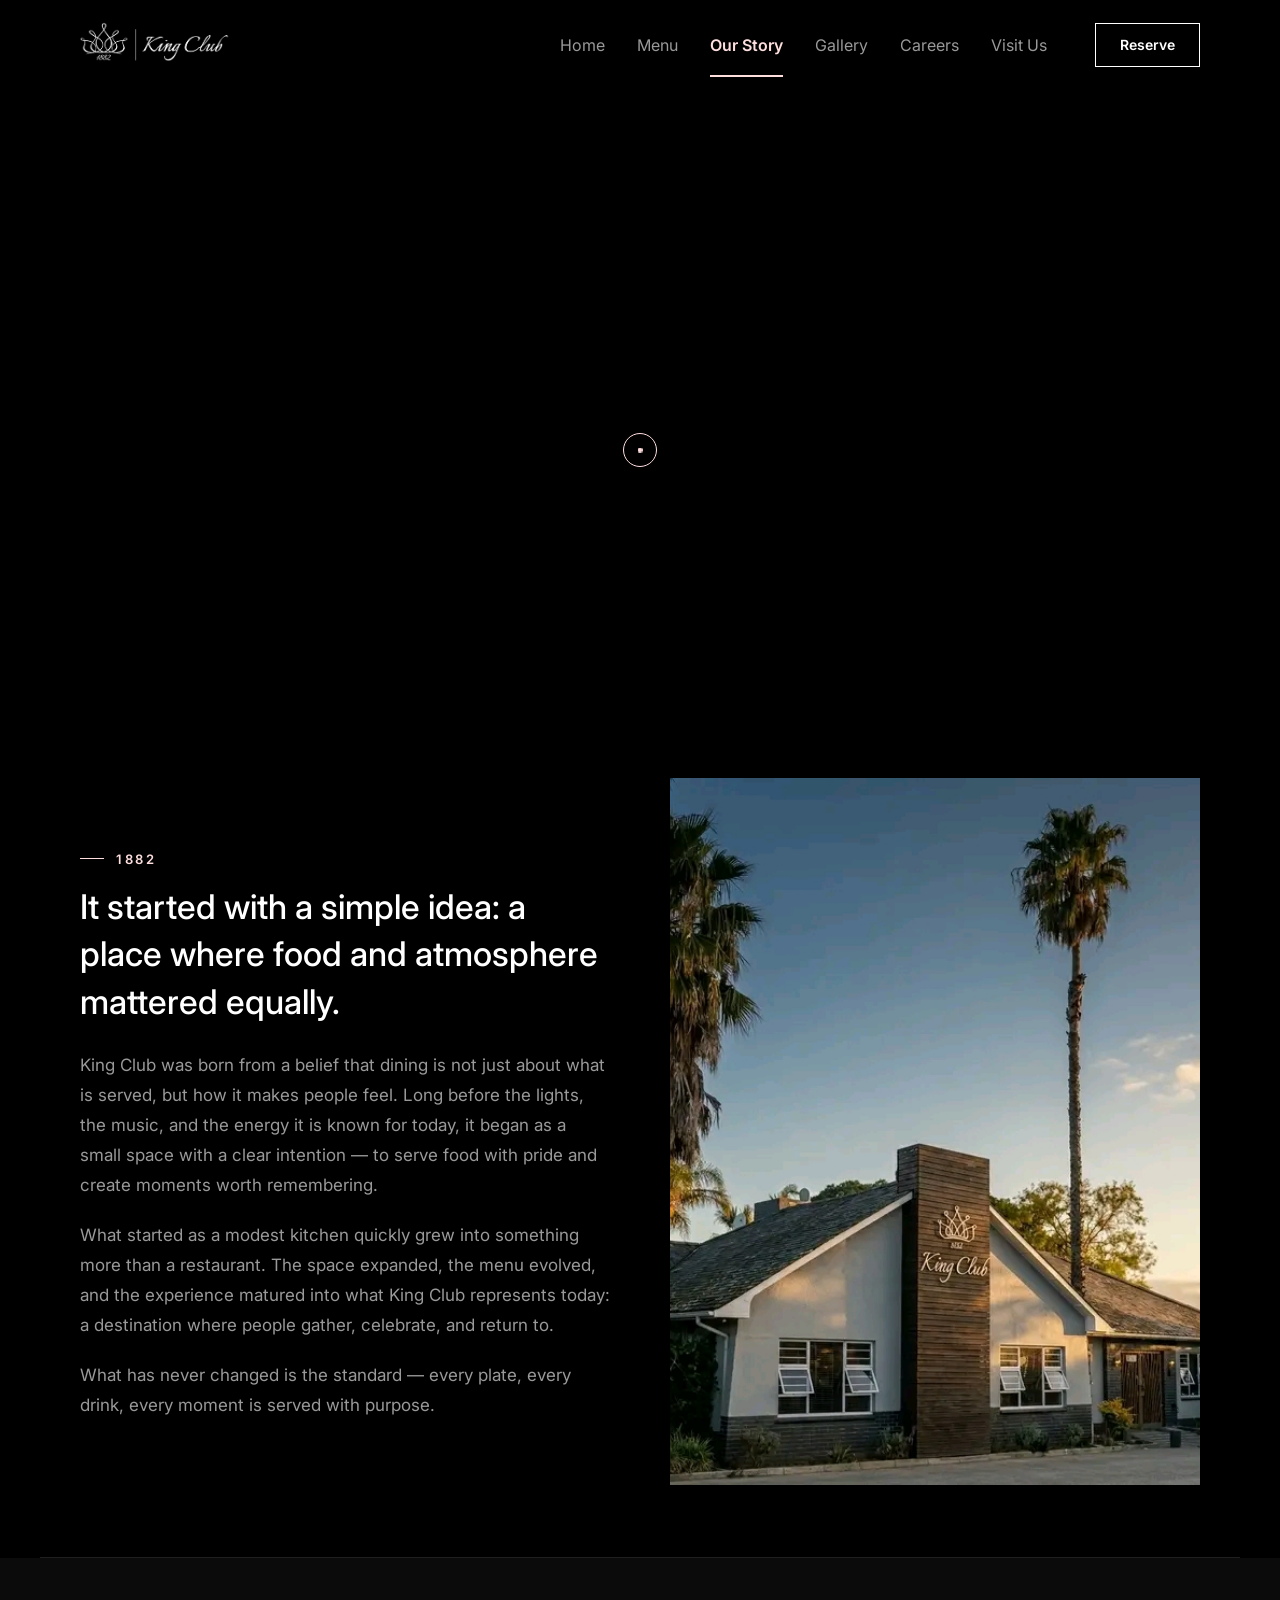
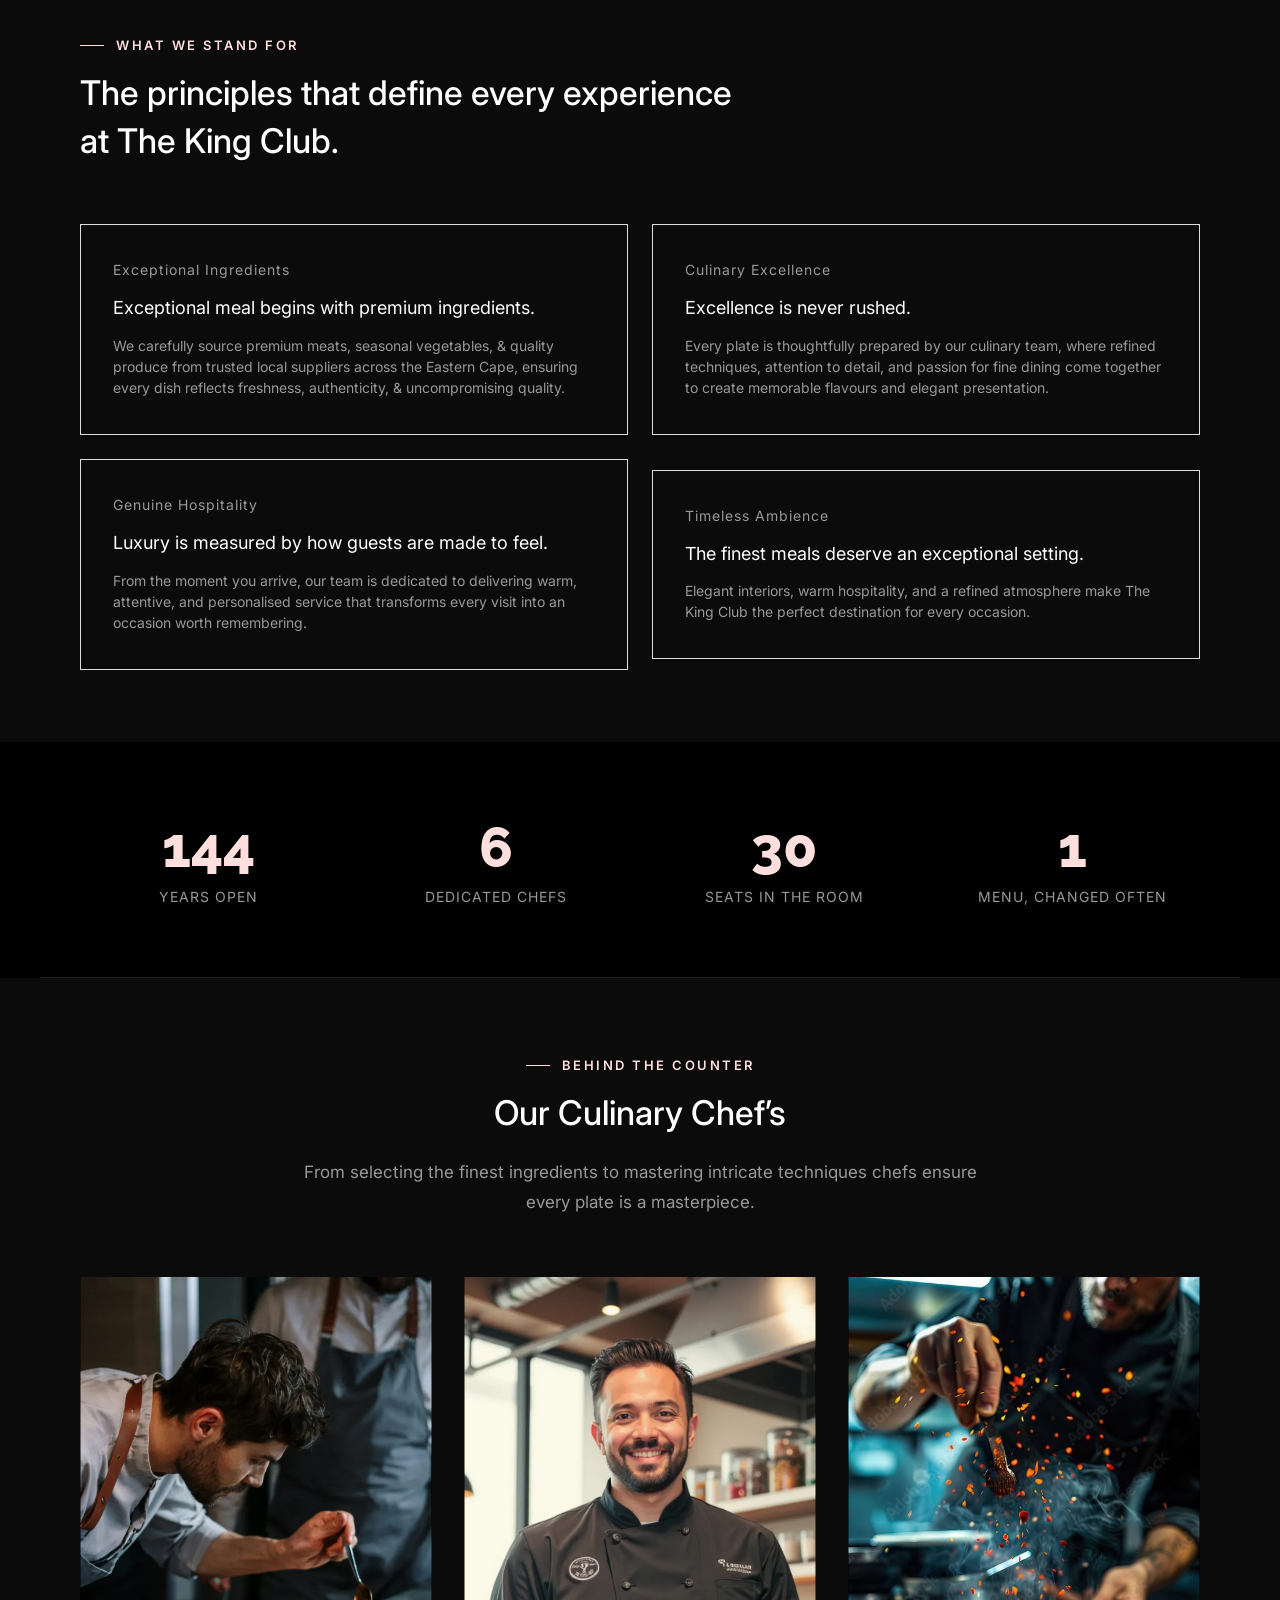
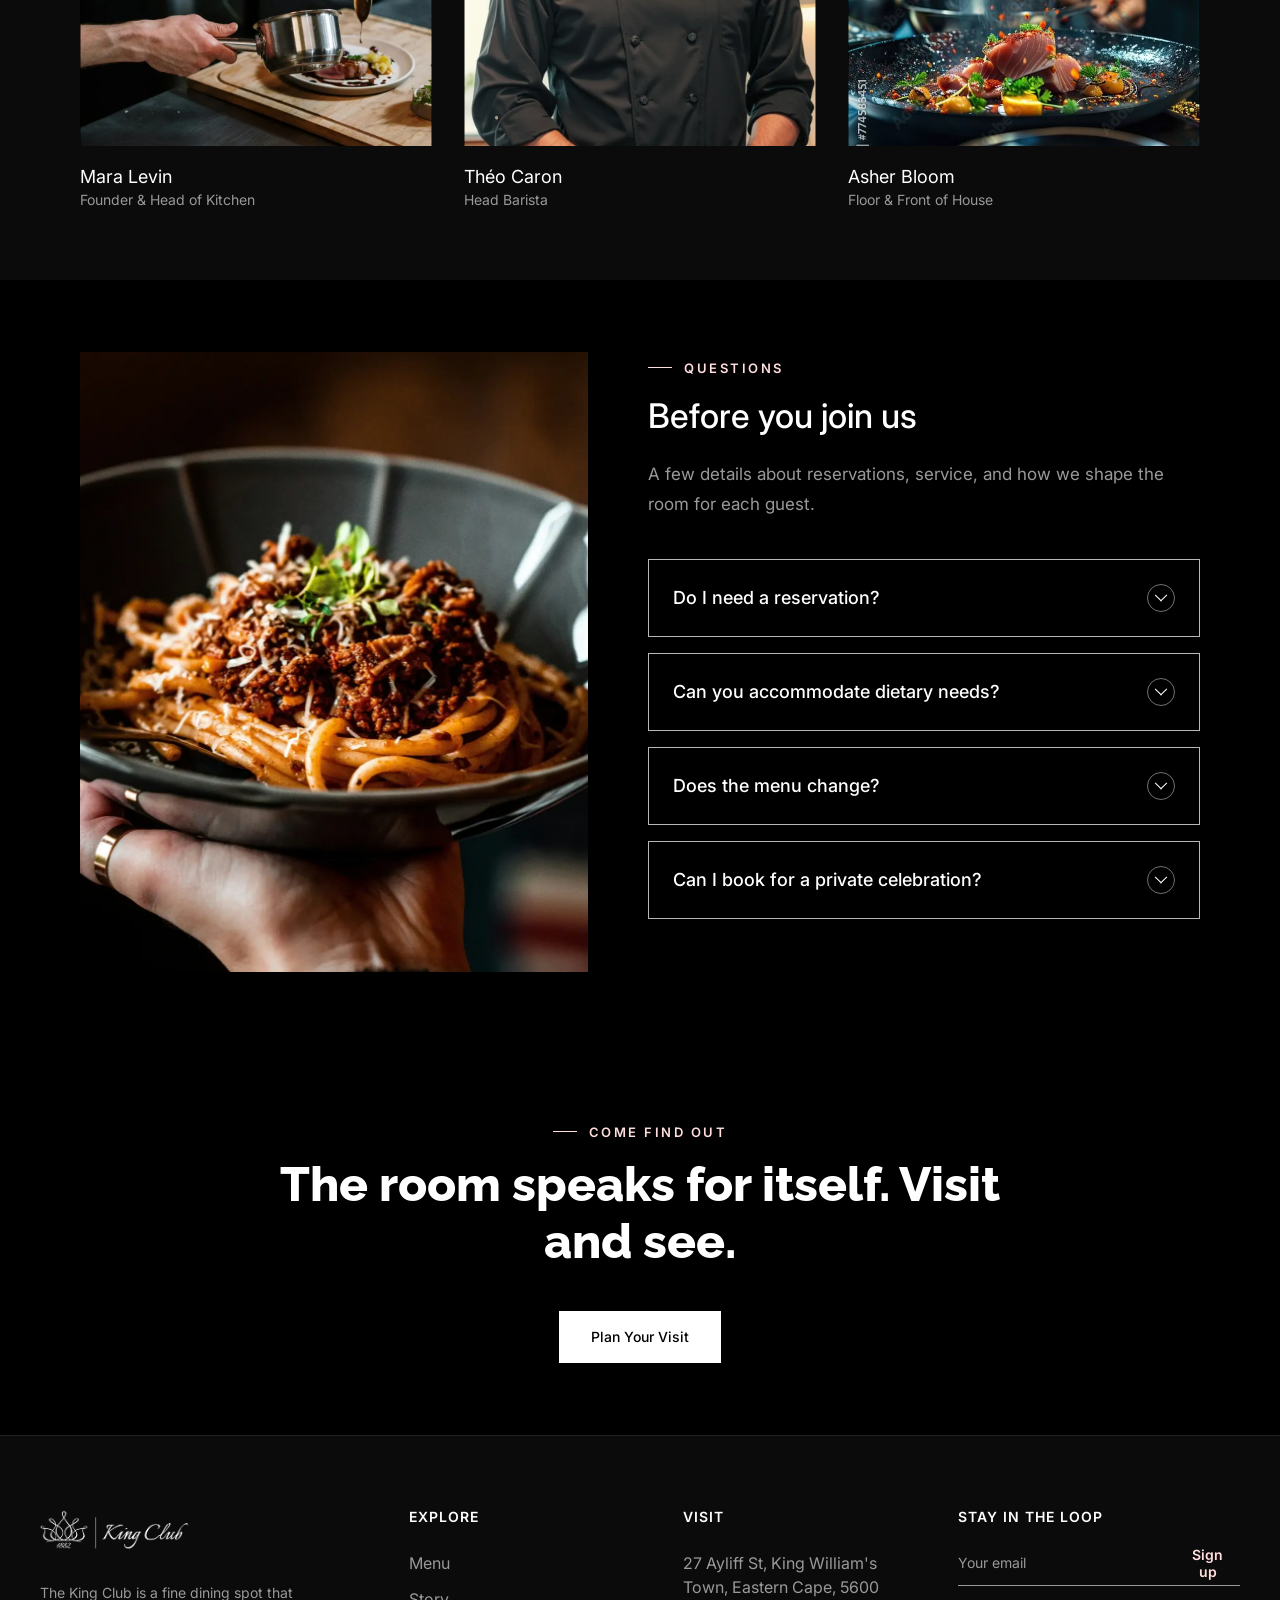
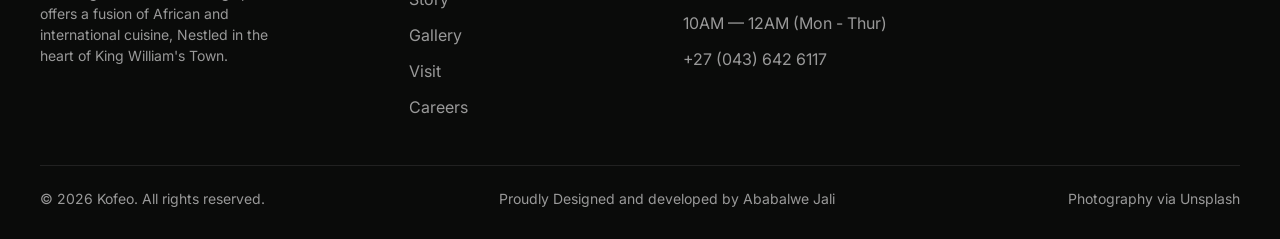
==== HTML/about.html @ 7d9b90e8 "Initial upload of King Club website" ====
<!DOCTYPE html>
<html lang="en">
<head>
<meta charset="UTF-8">
<meta name="viewport" content="width=device-width, initial-scale=1.0">
<title>Our Story — The King Club</title>
<meta name="description" content="How KOFEO started, what we believe about sourcing and craft, and the people behind the counter.">
<link rel="preconnect" href="https://fonts.googleapis.com">
<link rel="preconnect" href="https://fonts.gstatic.com" crossorigin>
<link href="https://fonts.googleapis.com/css2?family=Raleway:wght@600;700;800&family=Inter:wght@400;500;600&display=swap" rel="stylesheet">
<link rel="stylesheet" href="../CSS/style.css">
</head>
<body>

<div class="curtain"><img src="../assets/images/King-logo.png" alt="Company Logo" class="curtain__logo"></div>

<header class="site-header">
  <div class="site-header__inner">
    <a href="index.html" class="brand">
      <img src="../assets/images/King-logo.png" alt="Company Logo" class="brand__logo">
    </a>
    <nav class="main-nav">
      <ul class="main-nav__list">
        <li><a href="index.html" class="nav-link">Home</a></li>
        <li><a href="menu.html" class="nav-link">Menu</a></li>
        <li><a href="about.html" class="nav-link is-active">Our Story</a></li>
        <li><a href="gallery.html" class="nav-link">Gallery</a></li>
        <li><a href="careers.html" class="nav-link">Careers</a></li>
        <li><a href="contact.html" class="nav-link">Visit Us</a></li>
      </ul>
      <a href="contact.html#reserve" class="btn btn-menu">Reserve</a>
    </nav>
    <button class="nav-toggle" aria-label="Toggle navigation"><span></span><span></span><span></span></button>
  </div>
</header>

<main>

  <section class="hero hero--page">
    <div class="hero__bg">
      <img src="https://images.unsplash.com/photo-1517248135467-4c7edcad34c4?auto=format&fit=crop&w=1800&q=70" alt="Interior of a quiet coffee house">
    </div>
    <div class="hero__scrim"></div>
    <div class="hero__content">
      <p class="eyebrow reveal">Our Story</p>
      <h1 class="h-display hero__title h-display--sub reveal">The story behind<br>The King Club<br>legacy</h1>
      <p class="body-text hero__sub reveal">From the moment you walk in, you feel it. The music. The mood. The movement. The King Club brings people together - not just to eat, but to connect, celebrate, and belong. That's what make us unique.</p>
    </div>
  </section>

  <!-- ORIGIN -->
  <section class="section">
    <div class="container grid-2">
      <div class="reveal">
        <p class="eyebrow">1882</p>
        <h2 class="h2 section-head__title">It started with a simple idea: a place where food and atmosphere mattered equally.</h2>
        <p class="body-text" style="margin-top:24px;">King Club was born from a belief that dining is not just about what is served, but how it makes people feel. Long before the lights, the music, and the energy it is known for today, it began as a small space with a clear intention — to serve food with pride and create moments worth remembering.</p>
        <p class="body-text" style="margin-top:20px;">What started as a modest kitchen quickly grew into something more than a restaurant. The space expanded, the menu evolved, and the experience matured into what King Club represents today: a destination where people gather, celebrate, and return to.</p>
        <p class="body-text" style="margin-top:20px;">What has never changed is the standard — every plate, every drink, every moment is served with purpose.</p>
      </div>
      <div class="img-reveal img-ratio-portrait">
        <img src="../assets/images/1782492752927.jpg" alt="A flat lay of coffee preparation tools on a table">
      </div>
    </div>
  </section>

  <hr class="divider" style="max-width:1200px;margin:0 auto;">

  <!-- VALUES -->
  <section class="section section--alt">
    <div class="container">
      <div class="section-head reveal">
        <p class="eyebrow">What We Stand For</p>
        <h2 class="h2 section-head__title">The principles that define every experience at The King Club.</h2>
      </div>
      <div class="grid-2" style="gap:24px;">
        <div class="card-feature reveal">
          <p class="card-feature__index">Exceptional Ingredients</p>
          <h3 class="h4" style="margin-top:16px;">Exceptional meal begins with premium ingredients.</h3>
          <p class="label-text" style="margin-top:12px;">We carefully source premium meats, seasonal vegetables, & quality produce from trusted local suppliers across the Eastern Cape, ensuring every dish reflects freshness, authenticity, & uncompromising quality.</p>
        </div>
        <div class="card-feature reveal">
          <p class="card-feature__index">Culinary Excellence</p>
          <h3 class="h4" style="margin-top:16px;">Excellence is never rushed.</h3>
          <p class="label-text" style="margin-top:12px;">Every plate is thoughtfully prepared by our culinary team, where refined techniques, attention to detail, and passion for fine dining come together to create memorable flavours and elegant presentation.</p>
        </div>
        <div class="card-feature reveal">
          <p class="card-feature__index">Genuine Hospitality</p>
          <h3 class="h4" style="margin-top:16px;">Luxury is measured by how guests are made to feel.</h3>
          <p class="label-text" style="margin-top:12px;">From the moment you arrive, our team is dedicated to delivering warm, attentive, and personalised service that transforms every visit into an occasion worth remembering.</p>
        </div>
        <div class="card-feature reveal">
          <p class="card-feature__index">Timeless Ambience</p>
          <h3 class="h4" style="margin-top:16px;">The finest meals deserve an exceptional setting.</h3>
          <p class="label-text" style="margin-top:12px;">Elegant interiors, warm hospitality, and a refined atmosphere make The King Club the perfect destination for every occasion.</p>
        </div>
      </div>
    </div>
  </section>

  <!-- STATS -->
  <section class="section">
    <div class="container">
      <div class="stat-grid reveal">
        <div>
          <p class="stat-grid__num">144</p>
          <p class="stat-grid__label">Years Open</p>
        </div>
        <div>
          <p class="stat-grid__num">6</p>
          <p class="stat-grid__label">Dedicated Chefs</p>
        </div>
        <div>
          <p class="stat-grid__num">30</p>
          <p class="stat-grid__label">Seats in the Room</p>
        </div>
        <div>
          <p class="stat-grid__num">1</p>
          <p class="stat-grid__label">Menu, Changed Often</p>
        </div>
      </div>
    </div>
  </section>

  <hr class="divider" style="max-width:1200px;margin:0 auto;">

  <!-- TEAM -->
  <section class="section section--alt">
    <div class="container">
      <div class="section-head section-head--center reveal" style="margin-left:auto;margin-right:auto;">
        <p class="eyebrow" style="justify-content:center;">Behind the Counter</p>
        <h2 class="h2 section-head__title">Our Culinary Chef’s</h2>
        <p class="body-text" style="margin-top:20px;">From selecting the finest ingredients to mastering intricate techniques chefs ensure every plate is a masterpiece.</p>
      </div>
      <div class="grid-3">
        <div class="reveal">
          <div class="img-reveal img-ratio-portrait">
            <img src="../assets/images/Chef1.webp" alt="Portrait of a team member">
          </div>
          <p class="team-card__name">Mara Levin</p>
          <p class="team-card__role">Founder &amp; Head of Kitchen</p>
        </div>
        <div class="reveal">
          <div class="img-reveal img-ratio-portrait">
            <img src="../assets/images/Chef3.webp" alt="Portrait of a team member">
          </div>
          <p class="team-card__name">Théo Caron</p>
          <p class="team-card__role">Head Barista</p>
        </div>
        <div class="reveal">
          <div class="img-reveal img-ratio-portrait">
            <img src="../assets/images/Chef2.jpg" alt="Portrait of a team member">
          </div>
          <p class="team-card__name">Asher Bloom</p>
          <p class="team-card__role">Floor &amp; Front of House</p>
        </div>
      </div>
    </div>
  </section>

  <!-- FAQ -->
  <section class="section faq-section reveal-scope">
    <div class="container faq-section__grid">
      <div class="faq-section__media">
        <div class="img-reveal">
          <img src="../assets/images/spagetti.webp" alt="Warm restaurant table setting prepared for evening guests">
        </div>
      </div>
      <div class="faq-section__content">
        <div class="faq-section__head">
          <p class="eyebrow">Questions</p>
          <h2 class="h2 section-head__title">Before you join us</h2>
          <p class="body-text">A few details about reservations, service, and how we shape the room for each guest.</p>
        </div>
        <div class="faq-list">
          <div class="faq-item">
            <button class="faq-item__button" type="button" id="about-faq-q1" aria-expanded="false" aria-controls="about-faq-a1">
              <span>Do I need a reservation?</span>
              <span class="faq-item__arrow" aria-hidden="true"></span>
            </button>
            <div class="faq-item__panel" id="about-faq-a1" role="region" aria-labelledby="about-faq-q1">
              <p>Walk-ins are welcome, but we recommend reserving for evenings and weekends so we can hold the right table for your party.</p>
            </div>
          </div>
          <div class="faq-item">
            <button class="faq-item__button" type="button" id="about-faq-q2" aria-expanded="false" aria-controls="about-faq-a2">
              <span>Can you accommodate dietary needs?</span>
              <span class="faq-item__arrow" aria-hidden="true"></span>
            </button>
            <div class="faq-item__panel" id="about-faq-a2" role="region" aria-labelledby="about-faq-q2">
              <p>Yes. Share allergies or preferences when booking, and our kitchen will guide you through the best options available that day.</p>
            </div>
          </div>
          <div class="faq-item">
            <button class="faq-item__button" type="button" id="about-faq-q3" aria-expanded="false" aria-controls="about-faq-a3">
              <span>Does the menu change?</span>
              <span class="faq-item__arrow" aria-hidden="true"></span>
            </button>
            <div class="faq-item__panel" id="about-faq-a3" role="region" aria-labelledby="about-faq-q3">
              <p>The menu shifts with seasonal produce and daily deliveries, while a few signature plates remain steady for regular guests.</p>
            </div>
          </div>
          <div class="faq-item">
            <button class="faq-item__button" type="button" id="about-faq-q4" aria-expanded="false" aria-controls="about-faq-a4">
              <span>Can I book for a private celebration?</span>
              <span class="faq-item__arrow" aria-hidden="true"></span>
            </button>
            <div class="faq-item__panel" id="about-faq-a4" role="region" aria-labelledby="about-faq-q4">
              <p>For larger groups or private moments, contact us directly and we will shape the seating, timing, and menu around the occasion.</p>
            </div>
          </div>
        </div>
      </div>
    </div>
  </section>

  <section class="section">
    <div class="container">
      <div class="cta-banner reveal">
        <p class="eyebrow" style="justify-content:center;">Come Find Out</p>
        <h2 class="h-display cta-banner__title h-display--cta-sm">The room speaks for itself. Visit and see.</h2>
        <div class="row gap-4" style="justify-content:center;">
          <a href="contact.html" class="btn btn-primary">Plan Your Visit</a>
        </div>
      </div>
    </div>
  </section>

</main>

<footer class="site-footer">
  <div class="footer-grid">
    <div>
      <a href="index.html" class="brand">
        <img src="../assets/images/King-logo.png" alt="Company Logo" class="footer__logo">
      </a>
      <p class="label-text" style="margin-top:20px;max-width:260px;">The King Club is a fine dining spot that offers a fusion of African and international cuisine, Nestled in the heart of King William's Town.</p>
    </div>
    <div>
      <p class="footer-col__title">Explore</p>
      <a href="menu.html" class="footer-link">Menu</a>
      <a href="about.html" class="footer-link">Story</a>
      <a href="gallery.html" class="footer-link">Gallery</a>
      <a href="contact.html" class="footer-link">Visit</a>
      <a href="careers.html" class="footer-link">Careers</a>
    </div>
    <div>
      <p class="footer-col__title">Visit</p>
      <a href="contact.html" class="footer-link">27 Ayliff St, King William's Town, Eastern Cape, 5600</a>
      <a href="contact.html" class="footer-link">10AM — 12AM (Mon - Thur)</a>
      <a href="tel:+10000000000" class="footer-link">+27 (043) 642 6117</a>
    </div>
    <div>
      <p class="footer-col__title">Stay in the loop</p>
      <div class="footer-newsletter">
        <input type="email" placeholder="Your email">
        <button type="button">Sign up</button>
      </div>
    </div>
  </div>
  <div class="footer-bottom">
    <span>© 2026 Kofeo. All rights reserved.</span>
    <span>Proudly Designed and developed by Ababalwe Jali</span>
    <span>Photography via Unsplash</span>
  </div>
</footer>

<script src="../Java/script.js"></script>
</body>
</html>
---- CSS/style.css ----
/* ==========================================================================
   KOFEO — Design tokens
   ========================================================================== */
:root {
  /* color */
  --c-accent: #FFDEDE;
  --c-link: #FFFFFF;
  --c-link-hover: #D9D9D9;
  --c-text-primary: #FFFFFF;
  --c-text-secondary: #999999;
  --c-text-tertiary: #D9D9D9;
  --c-divider: #DDDDDD;
  --c-bg-primary: #000000;
  --c-bg-secondary: #212121;
  --c-bg-dark: #161716;
  --c-bg-darkest: #0A0B0A;

  /* type */
  --f-display: 'Raleway', -apple-system, BlinkMacSystemFont, 'Segoe UI', sans-serif;
  --f-body: 'Inter', -apple-system, BlinkMacSystemFont, 'Segoe UI', Helvetica, Arial, sans-serif;

  /* spacing scale */
  --sp-1: 4px;  --sp-2: 8px;  --sp-3: 12px; --sp-4: 16px;
  --sp-5: 20px; --sp-6: 24px; --sp-7: 32px; --sp-8: 36px;
  --sp-9: 40px; --sp-10: 52px; --sp-11: 60px; --sp-12: 72px;

  --container-max: 1200px;
  --section-pad-x: var(--sp-9);
  --section-pad-y: var(--sp-12);
  --section-gap: var(--sp-11);

  --ease-reveal: cubic-bezier(.16,.84,.44,1);
  --ease-hero: cubic-bezier(.19,1,.22,1);
  --ease-curtain: cubic-bezier(.83,0,.17,1);
  --t-fast: .25s ease;
  --t-base: .9s var(--ease-reveal);
  --t-curtain: 1.05s var(--ease-curtain);
}

@media (max-width: 1199px) {
  :root {
    --section-pad-x: var(--sp-8);
    --section-pad-y: var(--sp-10);
    --section-gap: var(--sp-9);
  }
}

@media (max-width: 767px) {
  :root {
    --section-pad-x: var(--sp-5);
    --section-pad-y: var(--sp-8);
    --section-gap: var(--sp-7);
  }
}

/* ==========================================================================
   Reset
   ========================================================================== */
*, *::before, *::after { box-sizing: border-box; }
html, body { margin: 0; padding: 0; }
img { max-width: 100%; display: block; }
ul, ol { margin: 0; padding: 0; list-style: none; }
button { font: inherit; background: none; border: none; cursor: pointer; }
a { color: inherit; text-decoration: none; }
input, textarea { font: inherit; color: inherit; }
h1, h2, h3, h4, p { margin: 0; }

html {
  scroll-behavior: smooth;
}

body {
  background: var(--c-bg-primary);
  color: var(--c-text-primary);
  font-family: var(--f-body);
  -webkit-font-smoothing: antialiased;
  overflow-x: hidden;
}

/* hide native cursor only when our custom cursor is active */
html.has-custom-cursor, html.has-custom-cursor a, html.has-custom-cursor button {
  cursor: none;
}

::selection { background: var(--c-accent); color: var(--c-bg-primary); }

/* ==========================================================================
   Typography
   ========================================================================== */
.eyebrow {
  font-family: var(--f-body);
  font-size: 13px;
  font-weight: 600;
  letter-spacing: 2.5px;
  text-transform: uppercase;
  color: var(--c-accent);
  display: inline-flex;
  align-items: center;
  gap: var(--sp-3);
}
.eyebrow::before {
  content: '';
  width: 24px;
  height: 1px;
  background: var(--c-accent);
  display: inline-block;
}

.h-display {
  font-family: var(--f-display);
  font-weight: 800;
  font-size: 140px;
  line-height: 154px;
  letter-spacing: 0;
}
.h2 {
  font-family: var(--f-body);
  font-weight: 500;
  font-size: 34px;
  line-height: 47.6px;
}
.h3 {
  font-family: var(--f-body);
  font-weight: 400;
  font-size: 28px;
  line-height: 39.2px;
}
.h4 {
  font-family: var(--f-body);
  font-weight: 400;
  font-size: 18px;
  line-height: 28.6px;
}
.body-text {
  font-family: var(--f-body);
  font-weight: 400;
  font-size: 17px;
  line-height: 30px;
  color: var(--c-text-secondary);
}
.body-text--light { color: var(--c-text-primary); }
.label-text {
  font-family: var(--f-body);
  font-weight: 400;
  font-size: 14px;
  line-height: 21px;
  color: var(--c-text-secondary);
}
.quote-text {
  font-family: var(--f-display);
  font-weight: 600;
  font-size: 40px;
  line-height: 52px;
  letter-spacing: 0;
}

@media (max-width: 1199px) {
  .h-display { font-size: 72px; line-height: 80px; }
  .h2 { font-size: 28px; line-height: 39.2px; }
  .h3 { font-size: 24px; line-height: 33.6px; }
  .h4 { font-size: 20px; line-height: 26px; }
  .body-text { font-size: 18px; line-height: 28px; }
  .quote-text { font-size: 32px; line-height: 42px; }
}

@media (max-width: 767px) {
  .h-display { font-size: 48px; line-height: 56px; }
  .h2 { font-size: 22px; line-height: 30.8px; }
  .h3 { font-size: 20px; line-height: 28px; }
  .h4 { font-size: 18px; line-height: 24px; }
  .body-text { font-size: 16px; line-height: 26px; }
  .quote-text { font-size: 24px; line-height: 34px; }
}

/* ==========================================================================
   Layout primitives
   ========================================================================== */
.container {
  max-width: var(--container-max);
  margin: 0 auto;
  padding-left: var(--section-pad-x);
  padding-right: var(--section-pad-x);
}

.section {
  position: relative;
  padding-top: var(--section-pad-y);
  padding-bottom: var(--section-pad-y);
  background: var(--c-bg-primary);
}
.section--alt { background: var(--c-bg-darkest); }
.section--secondary { background: var(--c-bg-secondary); }

.grid-2 {
  display: grid;
  grid-template-columns: 1fr 1fr;
  gap: var(--sp-11);
  align-items: center;
}
.grid-3 {
  display: grid;
  grid-template-columns: repeat(3, 1fr);
  gap: var(--sp-7);
}
.grid-4 {
  display: grid;
  grid-template-columns: repeat(4, 1fr);
  gap: var(--sp-6);
}
@media (max-width: 1199px) {
  .grid-3 { grid-template-columns: repeat(2, 1fr); }
  .grid-4 { grid-template-columns: repeat(2, 1fr); }
}
@media (max-width: 767px) {
  .grid-2, .grid-3, .grid-4 { grid-template-columns: 1fr; gap: var(--sp-7); }
}

.divider {
  border: none;
  border-top: 1px solid var(--c-divider);
  opacity: .14;
  margin: 0;
}

.stack { display: flex; flex-direction: column; }
.row { display: flex; align-items: center; }
.gap-2 { gap: var(--sp-2); }
.gap-3 { gap: var(--sp-3); }
.gap-4 { gap: var(--sp-4); }
.gap-6 { gap: var(--sp-6); }

/* ==========================================================================
   Buttons
   ========================================================================== */
.btn {
  display: inline-flex;
  align-items: center;
  justify-content: center;
  font-family: var(--f-body);
  font-size: 14px;
  font-weight: 500;
  line-height: 24px;
  padding: 14px 32px;
  border-radius: 0;
  white-space: nowrap;
  transition: background-color var(--t-fast), color var(--t-fast), border-color var(--t-fast);
}
.btn-primary {
  background: #FFFFFF;
  color: #000000;
  border: 0px solid transparent;
}
.btn-primary:hover { background: #D9D9D9; color: #000000; }
.btn-primary:active { background: #999999; color: #FFFFFF; }

.btn-secondary {
  background: #ffffff0d;
  color: #FFFFFF;
  border: 1px solid #fff3;
}
.btn-secondary:hover { background: #FFFFFF; color: #000000; }
.btn-secondary:active { background: #D9D9D9; color: #000000; border-color: #D9D9D9; }

.btn-ghost {
  font-size: 14px;
  font-weight: 400;
  line-height: 21px;
  padding: 12px 20px;
  color: #999999;
  border: 1px solid #999999;
}
.btn-ghost:hover { color: #FFFFFF; border-color: #FFFFFF; }
.btn-ghost:active { background: #212121; color: #FFFFFF; border-color: #FFFFFF; }

.btn-menu {
  font-size: 14px;
  font-weight: 600;
  line-height: 18.2px;
  padding: 12px 24px;
  color: #FFFFFF;
  border: 1px solid #FFFFFF;
}
.btn-menu:hover { background: #FFFFFF; color: #000000; }

@media (max-width: 767px) {
  .btn { padding: 12px 24px; }
}

/* ==========================================================================
   Cards
   ========================================================================== */
.card-dark {
  background: var(--c-bg-secondary);
  border: 1px solid #D9D9D9;
  padding: var(--sp-9);
  transition: background-color var(--t-fast), border-color var(--t-fast);
}
.card-dark:hover { background: var(--c-bg-dark); border-color: var(--c-accent); }

.card-feature {
  background: transparent;
  border: 1px solid var(--c-divider);
  padding: var(--sp-8) var(--sp-7);
}
.card-feature__index {
  font-family: var(--f-body);
  font-size: 14px;
  color: var(--c-text-secondary);
  letter-spacing: 1px;
}

/* ==========================================================================
   Forms
   ========================================================================== */
.form-label {
  display: block;
  font-family: var(--f-body);
  font-size: 14px;
  font-weight: 600;
  color: #FFFFFF;
  margin-bottom: var(--sp-2);
  line-height: 21px;
}
.form-field {
  min-width: 0;
  margin-bottom: var(--sp-6);
}
.input-text, textarea.input-text {
  display: block;
  width: 100%;
  background: rgba(0,0,0,0);
  color: var(--c-text-tertiary);
  font-family: var(--f-body);
  font-size: 14px;
  font-weight: 400;
  padding: 8px 0 10px 0;
  height: 32px;
  border: none;
  border-bottom: 1px solid #999999;
  line-height: 21px;
  transition: border-color var(--t-fast), color var(--t-fast);
}
.input-text[aria-invalid="true"],
.input-text.is-invalid {
  border-bottom-color: #ff9b9b;
}
textarea.input-text { height: 88px; resize: none; padding-top: 8px; }
textarea.input-text--long {
  min-height: 196px;
  height: auto;
  resize: vertical;
}
.input-text::placeholder { color: #999999; }
.input-text:focus { outline: none; border-bottom: 1px solid #FFFFFF; color: #FFFFFF; }

.form-error {
  min-height: 18px;
  margin-top: var(--sp-2);
  color: #ffb3b3;
  font-size: 12px;
  line-height: 18px;
}

.file-upload {
  position: relative;
  display: block;
  width: 100%;
  min-height: 148px;
  padding: var(--sp-6);
  border: 1px dashed rgba(255,255,255,.34);
  background: rgba(255,255,255,.035);
  color: var(--c-text-tertiary);
  transition: border-color var(--t-fast), background-color var(--t-fast), box-shadow var(--t-fast);
}

.file-upload:hover,
.file-upload:focus-within,
.file-upload.is-dragging {
  border-color: var(--c-accent);
  background: rgba(255,222,222,.08);
  box-shadow: inset 0 0 0 1px rgba(255,222,222,.16);
}

.file-upload.is-invalid {
  border-color: #ff9b9b;
}

.file-upload__input {
  position: absolute;
  inset: 0;
  width: 100%;
  height: 100%;
  opacity: 0;
  cursor: pointer;
}

.file-upload__content {
  pointer-events: none;
  display: grid;
  gap: var(--sp-2);
  place-items: center;
  min-height: 96px;
  text-align: center;
}

.file-upload__title {
  color: #FFFFFF;
  font-size: 15px;
  font-weight: 600;
  line-height: 22px;
}

.file-upload__hint,
.file-upload__name {
  color: var(--c-text-secondary);
  font-size: 13px;
  line-height: 20px;
}

.file-upload__name {
  max-width: 100%;
  padding-top: var(--sp-1);
  color: var(--c-accent);
  overflow-wrap: anywhere;
}

.form-grid {
  display: grid;
  grid-template-columns: 1fr 1fr;
  gap: 0 var(--sp-7);
}
@media (max-width: 767px) {
  .form-grid { grid-template-columns: 1fr; }
}

/* ==========================================================================
   Header / Navigation
   ========================================================================== */
.site-header {
  position: fixed;
  top: 0; left: 0; right: 0;
  z-index: 500;
  background: rgba(0,0,0,0.8);
  backdrop-filter: blur(10px);
  -webkit-backdrop-filter: blur(10px);
  transition: background-color var(--t-fast), box-shadow var(--t-fast);
}
.site-header.is-scrolled {
  background: rgba(0,0,0,0.94);
  box-shadow: 0 1px 0 rgba(255,255,255,0.06);
}
.site-header__inner {
  display: flex;
  align-items: center;
  justify-content: space-between;
  padding: 20px var(--section-pad-x);
  max-width: var(--container-max);
  margin: 0 auto;
}
.brand {
  display: inline-flex;
  align-items: center;
  flex: 0 0 auto;
  line-height: 0;
}
.brand__logo,
.footer__logo {
  display: block;
  height: 50px;
  width: auto;
  max-width: 150px;
  object-fit: contain;
  transition: opacity var(--t-fast), transform var(--t-fast);
}
.brand:hover .brand__logo,
.brand:hover .footer__logo {
  opacity: .88;
  transform: translateY(-1px);
}

.main-nav { display: flex; align-items: center; gap: var(--sp-7); }
.main-nav__list { display: flex; align-items: center; gap: 0; }
.nav-link {
  color: #999999;
  font-family: var(--f-body);
  font-size: 16px;
  font-weight: 400;
  padding: 0 16px;
  line-height: 24px;
  position: relative;
  transition: color var(--t-fast);
}
.nav-link::after {
  content: '';
  position: absolute;
  left: 16px; right: 16px; bottom: -22px;
  height: 2px;
  background: var(--c-accent);
  transform: scaleX(0);
  transition: transform var(--t-fast);
}
.nav-link:hover { color: #FFFFFF; }
.nav-link.is-active { color: var(--c-accent); font-weight: 600; }
.nav-link.is-active::after { transform: scaleX(1); }

.nav-toggle {
  display: none;
  width: 40px; height: 40px;
  align-items: center; justify-content: center;
  border: 1px solid #FFFFFF;
  flex-direction: column;
  gap: 5px;
}
.nav-toggle span { width: 18px; height: 1px; background: #fff; display: block; transition: var(--t-fast); }
.nav-toggle.is-open span:nth-child(1) { transform: translateY(6px) rotate(45deg); }
.nav-toggle.is-open span:nth-child(2) { opacity: 0; }
.nav-toggle.is-open span:nth-child(3) { transform: translateY(-6px) rotate(-45deg); }

@media (max-width: 900px) {
  .brand__logo { height: 50px; max-width: 132px; }
  .nav-toggle { display: flex; }
  .main-nav { position: fixed; top: 0; right: 0; height: 100vh; width: min(320px, 80vw);
    background: var(--c-bg-darkest); flex-direction: column; align-items: flex-start;
    padding: 100px var(--sp-7) var(--sp-7); transform: translateX(0);
    clip-path: inset(0 0 0 100%);
    visibility: hidden;
    pointer-events: none;
    transition: clip-path .5s var(--ease-curtain), visibility 0s linear .5s; gap: var(--sp-9);
    border-left: 1px solid var(--c-bg-secondary);
  }
  .main-nav.is-open {
    clip-path: inset(0);
    visibility: visible;
    pointer-events: auto;
    transition: clip-path .5s var(--ease-curtain), visibility 0s;
  }
  .main-nav__list { flex-direction: column; align-items: flex-start; gap: var(--sp-6); }
  .nav-link { padding: 0; font-size: 22px; }
  .nav-link::after { display: none; }
  .main-nav .btn { width: 100%; }
}

/* ==========================================================================
   Footer
   ========================================================================== */
.site-footer {
  background: var(--c-bg-darkest);
  padding: var(--sp-12) var(--section-pad-x) var(--sp-7);
  border-top: 1px solid var(--c-bg-secondary);
}
.footer-grid {
  max-width: var(--container-max);
  margin: 0 auto;
  display: grid;
  grid-template-columns: 1.4fr 1fr 1fr 1.2fr;
  gap: var(--sp-9);
  padding-bottom: var(--sp-9);
}
.footer-grid > * {
  min-width: 0;
}
@media (max-width: 1199px) { .footer-grid { grid-template-columns: 1fr 1fr; } }
@media (max-width: 767px) { .footer-grid { grid-template-columns: 1fr; } }

.footer-col__title {
  font-family: var(--f-body);
  font-size: 14px;
  font-weight: 600;
  color: #FFFFFF;
  letter-spacing: 1px;
  text-transform: uppercase;
  margin-bottom: var(--sp-5);
}
.footer-link {
  display: block;
  color: #999999;
  font-size: 16px;
  line-height: 24px;
  padding: 6px 0;
  transition: color var(--t-fast);
  overflow-wrap: anywhere;
}
.footer-link:hover { color: #FFFFFF; }
.footer-bottom {
  max-width: var(--container-max);
  margin: 0 auto;
  display: flex;
  justify-content: space-between;
  align-items: center;
  flex-wrap: wrap;
  gap: var(--sp-3) var(--sp-6);
  padding-top: var(--sp-6);
  border-top: 1px solid var(--c-bg-secondary);
  color: #999999;
  font-size: 14px;
}
.footer-bottom > * {
  min-width: 0;
}
@media (max-width: 767px) {
  .footer-bottom { flex-direction: column; gap: var(--sp-3); text-align: center; }
  .footer__logo { height: 38px; max-width: 140px; }
}
.footer-newsletter { display: flex; border-bottom: 1px solid #999999; padding-bottom: 4px; }
.footer-newsletter input { flex: 1 1 auto; min-width: 0; background: none; border: none; color: #fff; font-size: 14px; padding: 6px 0; }
.footer-newsletter input::placeholder { color: #999999; }
.footer-newsletter button { color: var(--c-accent); font-size: 14px; font-weight: 600; }

/* ==========================================================================
   Hero
   ========================================================================== */
.hero {
  position: relative;
  min-height: 100vh;
  display: flex;
  align-items: flex-end;
  overflow: hidden;
  background: var(--c-bg-primary);
}
.hero__bg {
  position: absolute; inset: 0;
  z-index: 0;
}
.hero__bg img {
  width: 100%; height: 100%; object-fit: cover;
  filter: grayscale(.15) brightness(.55) contrast(1.05);
  transform: scale(1.08);
}
.hero__scrim {
  position: absolute; inset: 0;
  background: linear-gradient(180deg, rgba(0,0,0,0.35) 0%, rgba(0,0,0,0.25) 40%, rgba(0,0,0,0.9) 100%);
  z-index: 1;
}
.hero__content {
  position: relative;
  z-index: 2;
  max-width: var(--container-max);
  margin: 0 auto;
  width: 100%;
  padding: 160px var(--section-pad-x) var(--sp-12);
}
.hero__title { margin: var(--sp-6) 0; max-width: 900px; }
.hero__sub { max-width: 560px; margin-bottom: var(--sp-9); }
.hero__actions { display: flex; gap: var(--sp-5); flex-wrap: wrap; }

.hero .hero__bg img {
  will-change: transform;
  transition: transform 2.2s var(--ease-hero);
}

.hero .hero__content > .reveal,
.hero .hero__actions .btn {
  opacity: 0;
  transform: translate3d(0, 26px, 0);
  transition-property: opacity, transform;
  transition-duration: 1.05s;
  transition-timing-function: var(--ease-hero);
  will-change: opacity, transform;
  backface-visibility: hidden;
}

.hero .hero__content > .reveal.in-view {
  opacity: 0;
  transform: translate3d(0, 26px, 0);
}

.hero.is-hero-entered .hero__bg img {
  transform: scale(1.02);
}

.hero.is-hero-entered .hero__content > .reveal,
.hero.is-hero-entered .hero__actions .btn {
  opacity: 1;
  transform: translate3d(0, 0, 0);
}

.hero.is-hero-entered .hero__content > .eyebrow { transition-delay: .1s; }
.hero.is-hero-entered .hero__title { transition-delay: .3s; }
.hero.is-hero-entered .hero__sub { transition-delay: .52s; }
.hero.is-hero-entered .hero__actions { transition-delay: .72s; }
.hero.is-hero-entered .hero__actions .btn:nth-child(1) { transition-delay: .82s; }
.hero.is-hero-entered .hero__actions .btn:nth-child(2) { transition-delay: .94s; }

.hero.is-hero-settled .hero__bg img,
.hero.is-hero-settled .hero__content > .reveal,
.hero.is-hero-settled .hero__actions .btn {
  will-change: auto;
}

.hero--page {
  min-height: 56vh;
  align-items: center;
}
.hero--page .hero__content { padding-top: 180px; padding-bottom: var(--sp-11); }

.scroll-cue {
  position: absolute;
  bottom: var(--sp-7); left: 50%;
  transform: translateX(-50%);
  display: flex; flex-direction: column; align-items: center;
  gap: var(--sp-3);
  color: var(--c-text-secondary);
  font-size: 13px;
  letter-spacing: 2px;
  text-transform: uppercase;
  z-index: 2;
}
.scroll-cue__line {
  width: 1px; height: 40px;
  background: linear-gradient(180deg, var(--c-accent), transparent);
  animation: scrollLine 1.8s ease-in-out infinite;
}
@keyframes scrollLine {
  0% { transform: scaleY(0); transform-origin: top; }
  50% { transform: scaleY(1); transform-origin: top; }
  51% { transform-origin: bottom; }
  100% { transform: scaleY(0); transform-origin: bottom; }
}

/* ==========================================================================
   Scroll reveal (sections)
   ========================================================================== */
.reveal {
  opacity: 0;
  transform: translateY(48px);
  transition: opacity var(--t-base), transform var(--t-base);
}
.reveal.in-view { opacity: 1; transform: translateY(0); }
.reveal--fade { transform: none; transition: opacity 1.1s ease; }
.reveal--fade.in-view { opacity: 1; }

/* ==========================================================================
   Image reveal (side curtain slide)
   ========================================================================== */
.img-reveal {
  position: relative;
  overflow: hidden;
  background: var(--c-bg-secondary);
}
.img-reveal img {
  width: 100%;
  height: 100%;
  object-fit: cover;
  transform: scale(1.18);
  transition: transform 1.3s var(--ease-reveal);
  transition-delay: .15s;
}
.img-reveal__panel {
  position: absolute;
  top: 0; bottom: 0;
  width: 51%;
  background: var(--c-bg-primary);
  z-index: 2;
  transition: transform 0.95s var(--ease-curtain);
}
.img-reveal__panel--l { left: 0; }
.img-reveal__panel--r { right: 0; }
.img-reveal.in-view img { transform: scale(1); }
.img-reveal.in-view .img-reveal__panel--l { transform: translateX(-100%); }
.img-reveal.in-view .img-reveal__panel--r { transform: translateX(100%); }

.img-ratio-square { aspect-ratio: 1 / 1; }
.img-ratio-portrait { aspect-ratio: 3 / 4; }
.img-ratio-wide { aspect-ratio: 16 / 10; }
.img-ratio-banner { aspect-ratio: 21 / 8; }

/* ==========================================================================
   Social section
   ========================================================================== */
.social-section {
  overflow: hidden;
}

.social-section__head {
  display: flex;
  align-items: center;
  gap: var(--sp-4);
  margin-bottom: var(--sp-9);
  opacity: 0;
  transform: translateY(48px);
  transition: opacity var(--t-base), transform var(--t-base);
}

.social-section__icon {
  width: 48px;
  height: 48px;
  border: 1px solid rgba(255,255,255,.44);
  border-radius: 50%;
  display: inline-flex;
  align-items: center;
  justify-content: center;
  color: var(--c-accent);
  flex: 0 0 auto;
}

.social-section__icon svg {
  width: 22px;
  height: 22px;
  display: block;
  fill: currentColor;
}

.social-section__title {
  color: #FFFFFF;
  font-family: var(--f-body);
  font-size: 22px;
  font-weight: 400;
  line-height: 28.6px;
}

.social-section__strip {
  display: flex;
  flex-wrap: wrap;
  justify-content: center;
  gap: var(--sp-5);
  overflow: visible;
  padding-bottom: var(--sp-3);
  scrollbar-width: none;
}

.social-section__strip::-webkit-scrollbar {
  height: 6px;
}

.social-section__strip::-webkit-scrollbar-track {
  background: transparent;
}

.social-section__strip::-webkit-scrollbar-thumb {
  background: var(--c-bg-secondary);
}

.social-section__item {
  width: 165px;
  height: 209px;
  flex: 0 0 165px;
  overflow: hidden;
  background: var(--c-bg-secondary);
  border: 1px solid rgba(221,221,221,.14);
  opacity: 0;
  transform: translateX(56px);
  transition: opacity var(--t-base), transform var(--t-base), border-color var(--t-fast);
  will-change: opacity, transform;
}

.social-section__item:nth-child(even) {
  transform: translateX(-56px);
}

.social-section__item:nth-child(2) { transition-delay: .06s; }
.social-section__item:nth-child(3) { transition-delay: .12s; }
.social-section__item:nth-child(4) { transition-delay: .18s; }
.social-section__item:nth-child(5) { transition-delay: .24s; }
.social-section__item:nth-child(6) { transition-delay: .3s; }

.social-section__item img {
  width: 100%;
  height: 100%;
  object-fit: cover;
  filter: grayscale(.08) brightness(.78) contrast(1.08);
  transform: scale(1.03);
  transition: transform 1.1s var(--ease-reveal), filter var(--t-fast);
  will-change: transform;
}

.social-section__item:hover {
  border-color: rgba(255,222,222,.58);
}

.social-section__item:hover img {
  transform: scale(1.1);
  filter: grayscale(0) brightness(.88) contrast(1.08);
}

.social-section__cta {
  display: flex;
  justify-content: center;
  margin-top: var(--sp-9);
  opacity: 0;
  transform: translateY(48px);
  transition: opacity var(--t-base), transform var(--t-base);
  transition-delay: .18s;
}

.social-section.in-view .social-section__head,
.social-section.in-view .social-section__cta,
.social-section.in-view .social-section__item {
  opacity: 1;
  transform: translateX(0) translateY(0);
}

@media (max-width: 767px) {
  .social-section__head {
    align-items: flex-start;
  }
  .social-section__title {
    font-size: 20px;
    line-height: 26px;
  }
}

/* ==========================================================================
   FAQ section
   ========================================================================== */
.faq-section {
  overflow: hidden;
}

.faq-section__grid {
  display: grid;
  grid-template-columns: minmax(360px, .92fr) minmax(0, 1fr);
  gap: var(--sp-11);
  align-items: stretch;
}

.faq-section__media,
.faq-section__content {
  opacity: 0;
  transition: opacity var(--t-base), transform var(--t-base);
  will-change: opacity, transform;
}

.faq-section__media {
  transform: translateX(-56px);
}

.faq-section__content {
  transform: translateY(48px);
}

.faq-section__media .img-reveal {
  width: 100%;
  height: 100%;
  min-height: 620px;
}

.faq-section__media .img-reveal img {
  object-position: center 58%;
}

.faq-section__head {
  margin-bottom: var(--sp-9);
}

.faq-section__head .body-text {
  margin-top: var(--sp-5);
  max-width: 560px;
}

.faq-list {
  display: flex;
  flex-direction: column;
  gap: var(--sp-4);
}

.faq-item {
  border: 1px solid rgba(255,255,255,.72);
  background: transparent;
  transition: border-color var(--t-fast), background-color var(--t-fast);
}

.faq-item:hover,
.faq-item.is-open {
  border-color: var(--c-accent);
  background: rgba(255,255,255,.03);
}

.faq-item__button {
  width: 100%;
  display: grid;
  grid-template-columns: 1fr 28px;
  align-items: center;
  gap: var(--sp-5);
  padding: var(--sp-6);
  color: #FFFFFF;
  text-align: left;
  font-family: var(--f-body);
  font-size: 18px;
  font-weight: 500;
  line-height: 26px;
}

.faq-item__button:focus-visible {
  outline: 1px solid var(--c-accent);
  outline-offset: 4px;
}

.faq-item__arrow {
  position: relative;
  width: 28px;
  height: 28px;
  border: 1px solid rgba(255,255,255,.44);
  border-radius: 50%;
  transition: transform var(--t-fast), border-color var(--t-fast), background-color var(--t-fast);
}

.faq-item__arrow::before,
.faq-item__arrow::after {
  content: '';
  position: absolute;
  top: 50%;
  left: 50%;
  width: 9px;
  height: 1px;
  background: currentColor;
  transform-origin: center;
}

.faq-item__arrow::before {
  transform: translate(-80%, -50%) rotate(45deg);
}

.faq-item__arrow::after {
  transform: translate(-20%, -50%) rotate(-45deg);
}

.faq-item.is-open .faq-item__arrow {
  transform: rotate(180deg);
  border-color: var(--c-accent);
  background: rgba(255,222,222,.08);
}

.faq-item__panel {
  max-height: 0;
  overflow: hidden;
  transition: max-height .45s var(--ease-reveal);
}

.faq-item__panel p {
  color: var(--c-text-secondary);
  font-size: 15px;
  line-height: 22px;
  padding: 0 var(--sp-6) var(--sp-6);
}

.faq-section.in-view .faq-section__media,
.faq-section.in-view .faq-section__content {
  opacity: 1;
  transform: translateX(0) translateY(0);
}

.faq-section.in-view .faq-section__media .img-reveal img {
  transform: scale(1);
}

.faq-section.in-view .faq-section__media .img-reveal__panel--l {
  transform: translateX(-100%);
}

.faq-section.in-view .faq-section__media .img-reveal__panel--r {
  transform: translateX(100%);
}

@media (max-width: 1199px) {
  .faq-section__grid {
    grid-template-columns: minmax(320px, .9fr) minmax(0, 1fr);
    gap: var(--sp-9);
  }
  .faq-section__media .img-reveal {
    min-height: 560px;
  }
}

@media (max-width: 767px) {
  .faq-section__grid {
    grid-template-columns: 1fr;
    gap: var(--sp-7);
  }
  .faq-section__media,
  .faq-section__content {
    transform: translateY(48px);
  }
  .faq-section__media .img-reveal {
    min-height: auto;
    aspect-ratio: 3 / 4;
  }
  .faq-item__button {
    padding: var(--sp-5);
    font-size: 16px;
    line-height: 24px;
  }
  .faq-item__panel p {
    padding: 0 var(--sp-5) var(--sp-5);
  }
}

/* ==========================================================================
   Landing about
   ========================================================================== */
.about-landing {
  overflow: hidden;
}

.about-landing__grid {
  display: grid;
  grid-template-columns: minmax(0, 1fr) 500px;
  gap: var(--sp-11);
  align-items: stretch;
}

.about-landing__left {
  display: flex;
  flex-direction: column;
  gap: var(--sp-11);
  min-width: 0;
}

.about-landing__content,
.about-landing__lower-media {
  opacity: 0;
  transform: translateX(-56px);
  transition: opacity var(--t-base), transform var(--t-base);
  will-change: opacity, transform;
}

.about-landing__intro {
  color: #FFFFFF;
  font-family: var(--f-body);
  font-size: 20px;
  font-weight: 500;
  line-height: 30px;
  margin-bottom: 140px;
}

.about-landing__copy {
  max-width: 560px;
}

.about-landing__copy .body-text {
  margin-top: var(--sp-6);
}

.about-landing__copy .btn {
  margin-top: var(--sp-9);
}

.about-landing__lower-media {
  height: 298px;
  transition-delay: .08s;
}

.about-landing__lower-media .img-reveal,
.about-landing__right .img-reveal {
  width: 100%;
  height: 100%;
}

.about-landing__right {
  width: 500px;
  min-height: 100%;
  opacity: 0;
  transform: translateX(56px);
  transition: opacity var(--t-base), transform var(--t-base);
  will-change: opacity, transform;
}

.about-landing__right .img-reveal img {
  object-position: center 58%;
}

.about-landing.in-view .about-landing__content,
.about-landing.in-view .about-landing__lower-media,
.about-landing.in-view .about-landing__right {
  opacity: 1;
  transform: translateX(0);
}

.about-landing.in-view .img-reveal img {
  transform: scale(1);
}

.about-landing.in-view .img-reveal .img-reveal__panel--l {
  transform: translateX(-100%);
}

.about-landing.in-view .img-reveal .img-reveal__panel--r {
  transform: translateX(100%);
}

@media (max-width: 1199px) {
  .about-landing__grid {
    grid-template-columns: minmax(0, 1fr) minmax(360px, 44%);
  }
  .about-landing__right {
    width: 100%;
  }
}

@media (max-width: 767px) {
  .about-landing__grid {
    grid-template-columns: 1fr;
    gap: var(--sp-7);
  }
  .about-landing__left {
    gap: var(--sp-7);
  }
  .about-landing__intro {
    margin-bottom: var(--sp-10);
  }
  .about-landing__content,
  .about-landing__lower-media,
  .about-landing__right {
    transform: translateY(48px);
  }
  .about-landing.in-view .about-landing__content,
  .about-landing.in-view .about-landing__lower-media,
  .about-landing.in-view .about-landing__right {
    transform: translateY(0);
  }
  .about-landing__right {
    min-height: 420px;
  }
  .about-landing__lower-media {
    height: auto;
    aspect-ratio: 16 / 10;
  }
}

/* ==========================================================================
   Cocktail showcase
   ========================================================================== */
.cocktail-showcase {
  overflow: hidden;
}

.cocktail-showcase__content {
  max-width: 560px;
}

.cocktail-showcase__media {
  transform: translateX(56px);
  opacity: 0;
  transition: opacity var(--t-base), transform var(--t-base);
  will-change: opacity, transform;
}

.cocktail-showcase__media .img-reveal img {
  object-position: center 62%;
}

.reveal-scope.in-view .cocktail-showcase__media {
  transform: translateX(0);
  opacity: 1;
}

@media (max-width: 767px) {
  .cocktail-showcase__media {
    transform: translateY(48px);
  }
  .reveal-scope.in-view .cocktail-showcase__media {
    transform: translateY(0);
  }
}

/* ==========================================================================
   Gallery
   ========================================================================== */
.gallery-hero .hero__bg img {
  object-position: center 58%;
  filter: grayscale(.05) brightness(.48) contrast(1.1);
}

.gallery-section {
  overflow: hidden;
}

.gallery-masonry {
  display: grid;
  grid-template-columns: repeat(12, 1fr);
  grid-auto-rows: 38px;
  gap: var(--sp-6);
  align-items: stretch;
}

.gallery-card {
  position: relative;
  display: block;
  width: 100%;
  min-height: 260px;
  padding: 0;
  border: 1px solid rgba(221,221,221,.14);
  overflow: hidden;
  background: var(--c-bg-secondary);
  color: #FFFFFF;
  text-align: left;
  grid-column: span 4;
  transform: translateY(48px);
  transition:
    opacity var(--t-base),
    transform var(--t-base),
    border-color var(--t-fast);
  will-change: opacity, transform;
}

.gallery-card:nth-child(2n) { transition-delay: .08s; }
.gallery-card:nth-child(3n) { transition-delay: .16s; }
.gallery-card:nth-child(4n) { transition-delay: .24s; }

.gallery-card--short { grid-row: span 8; }
.gallery-card--medium { grid-row: span 10; }
.gallery-card--long { grid-row: span 12; }
.gallery-card--tall { grid-row: span 14; }

.gallery-card img {
  width: 100%;
  height: 100%;
  object-fit: cover;
  filter: grayscale(.08) brightness(.76) contrast(1.08);
  transform: scale(1.03);
  transition: transform 1.1s var(--ease-reveal), filter var(--t-fast);
  will-change: transform;
}

.gallery-card__overlay {
  position: absolute;
  inset: 0;
  display: flex;
  align-items: flex-end;
  padding: var(--sp-6);
  background: linear-gradient(180deg, rgba(0,0,0,0) 35%, rgba(0,0,0,.72) 100%);
  opacity: 0;
  transition: opacity var(--t-fast);
  pointer-events: none;
}

.gallery-card__overlay span {
  color: var(--c-accent);
  font-family: var(--f-body);
  font-size: 13px;
  font-weight: 600;
  letter-spacing: 2px;
  text-transform: uppercase;
}

.gallery-card:hover,
.gallery-card:focus-visible {
  border-color: rgba(255,222,222,.58);
  outline: none;
}

.gallery-card:hover img,
.gallery-card:focus-visible img {
  transform: scale(1.1);
  filter: grayscale(0) brightness(.86) contrast(1.08);
}

.gallery-card:hover .gallery-card__overlay,
.gallery-card:focus-visible .gallery-card__overlay {
  opacity: 1;
}

.gallery-lightbox {
  position: fixed;
  inset: 0;
  z-index: 8000;
  display: flex;
  align-items: center;
  justify-content: center;
  padding: var(--sp-12) var(--section-pad-x);
  background: rgba(0,0,0,.92);
  backdrop-filter: blur(16px);
  -webkit-backdrop-filter: blur(16px);
  opacity: 0;
  visibility: hidden;
  pointer-events: none;
  transition: opacity .45s ease, visibility .45s ease;
}

.gallery-lightbox.is-open {
  opacity: 1;
  visibility: visible;
  pointer-events: auto;
}

.gallery-lightbox__stage {
  width: min(1120px, 100%);
  transform: scale(.96) translateY(16px);
  opacity: 0;
  transition: transform .55s var(--ease-reveal), opacity .45s ease;
  will-change: transform, opacity;
}

.gallery-lightbox.is-open .gallery-lightbox__stage {
  transform: scale(1) translateY(0);
  opacity: 1;
}

.gallery-lightbox__img {
  width: 100%;
  max-height: min(76vh, 760px);
  object-fit: contain;
  background: var(--c-bg-darkest);
}

.gallery-lightbox__caption {
  margin-top: var(--sp-4);
  color: var(--c-text-tertiary);
  font-size: 14px;
  letter-spacing: 1.5px;
  text-align: center;
  text-transform: uppercase;
}

.gallery-lightbox__close,
.gallery-lightbox__nav {
  position: fixed;
  z-index: 2;
  width: 52px;
  height: 52px;
  display: flex;
  align-items: center;
  justify-content: center;
  border: 1px solid rgba(255,255,255,.44);
  color: #FFFFFF;
  background: rgba(0,0,0,.18);
  transition: background-color var(--t-fast), color var(--t-fast), border-color var(--t-fast), transform var(--t-fast);
}

.gallery-lightbox__close:hover,
.gallery-lightbox__close:focus-visible,
.gallery-lightbox__nav:hover,
.gallery-lightbox__nav:focus-visible {
  background: #FFFFFF;
  color: #000000;
  border-color: #FFFFFF;
  outline: none;
}

.gallery-lightbox__close {
  top: var(--sp-7);
  right: var(--sp-7);
  font-size: 18px;
  font-weight: 600;
}

.gallery-lightbox__nav {
  top: 50%;
  transform: translateY(-50%);
  font-size: 26px;
}

.gallery-lightbox__nav:hover,
.gallery-lightbox__nav:focus-visible {
  transform: translateY(-50%) scale(1.04);
}

.gallery-lightbox__nav--prev { left: var(--sp-7); }
.gallery-lightbox__nav--next { right: var(--sp-7); }

body.lightbox-open {
  overflow: hidden;
}

@media (max-width: 1199px) {
  .gallery-masonry {
    grid-template-columns: repeat(8, 1fr);
    grid-auto-rows: 34px;
  }
  .gallery-card { grid-column: span 4; }
}

@media (max-width: 767px) {
  .gallery-masonry {
    grid-template-columns: 1fr;
    grid-auto-rows: auto;
    gap: var(--sp-5);
  }
  .gallery-card {
    grid-column: auto;
    grid-row: auto;
    min-height: auto;
    aspect-ratio: 4 / 5;
  }
  .gallery-card--short { aspect-ratio: 4 / 3; }
  .gallery-card--long,
  .gallery-card--tall { aspect-ratio: 3 / 4; }
  .gallery-card__overlay { opacity: 1; }
  .gallery-lightbox {
    padding: var(--sp-10) var(--sp-5) var(--sp-7);
  }
  .gallery-lightbox__close {
    top: var(--sp-5);
    right: var(--sp-5);
  }
  .gallery-lightbox__nav {
    width: 44px;
    height: 44px;
    top: auto;
    bottom: var(--sp-5);
    transform: none;
  }
  .gallery-lightbox__nav:hover,
  .gallery-lightbox__nav:focus-visible {
    transform: scale(1.04);
  }
  .gallery-lightbox__nav--prev { left: var(--sp-5); }
  .gallery-lightbox__nav--next { right: var(--sp-5); }
  .gallery-lightbox__img { max-height: 70vh; }
}

/* ==========================================================================
   Cursor
   ========================================================================== */
.cursor-ring {
  position: fixed;
  top: 0; left: 0;
  width: 34px; height: 34px;
  border: 1px solid var(--c-accent);
  border-radius: 50%;
  pointer-events: none;
  z-index: 9000;
  transform: translate(-50%, -50%);
  transition: width .25s ease, height .25s ease, background-color .25s ease, border-color .25s ease, opacity .25s ease;
  will-change: transform;
}
.cursor-dot {
  position: fixed;
  top: 0; left: 0;
  width: 5px; height: 5px;
  background: var(--c-accent);
  border-radius: 50%;
  pointer-events: none;
  z-index: 9001;
  transform: translate(-50%, -50%);
  transition: opacity .25s ease, background-color .25s ease;
  will-change: transform;
}
.cursor-ring.is-hover {
  width: 64px; height: 64px;
  background: rgba(255, 222, 222, 0.08);
  border-color: rgba(255,222,222,0.5);
}
.cursor-ring.is-hover ~ .cursor-dot,
.cursor-dot.is-hover { opacity: 0; }
.cursor-ring.is-down { width: 26px; height: 26px; }
html.cursor-hidden .cursor-ring, html.cursor-hidden .cursor-dot { opacity: 0; }

/* ==========================================================================
   Curtain page transition
   ========================================================================== */
.curtain {
  position: fixed;
  inset: 0;
  background: var(--c-bg-primary);
  z-index: 99999;
  transform: translateY(0%);
  transition: transform var(--t-curtain);
  display: flex;
  align-items: center;
  justify-content: center;
}
.curtain::before {
  content: '';
  position: absolute;
  left: 0; right: 0; bottom: 0;
  height: 2px;
  background: var(--c-accent);
  opacity: .7;
}
.curtain__logo {
  display: block;
  height: clamp(72px, 9vw, 112px);
  width: auto;
  max-width: min(260px, 72vw);
  object-fit: contain;
  opacity: 0;
  transform: translateY(8px) scale(.98);
  transition: opacity .4s ease .15s, transform .5s var(--ease-curtain) .15s;
}
.curtain.is-visible .curtain__logo {
  opacity: 1;
  transform: translateY(0) scale(1);
}
.curtain.is-open { transform: translateY(-100%); }

/* ==========================================================================
   Cookie consent
   ========================================================================== */
.cookie-consent {
  position: fixed;
  left: 0;
  right: 0;
  bottom: 0;
  z-index: 8800;
  padding: 0 var(--section-pad-x) max(var(--sp-6), env(safe-area-inset-bottom));
  opacity: 0;
  visibility: hidden;
  pointer-events: none;
  transform: translateY(24px);
  transition:
    opacity .28s ease,
    visibility 0s linear .28s,
    transform .38s var(--ease-reveal);
}

.cookie-consent.is-visible {
  opacity: 1;
  visibility: visible;
  pointer-events: auto;
  transform: translateY(0);
  transition:
    opacity .28s ease,
    visibility 0s,
    transform .38s var(--ease-reveal);
}

.cookie-consent.is-leaving {
  opacity: 0;
  transform: translateY(18px) scale(.985);
  pointer-events: none;
}

.cookie-consent__inner {
  width: min(960px, 100%);
  margin: 0 auto;
  display: grid;
  grid-template-columns: minmax(0, 1fr) auto;
  align-items: center;
  gap: var(--sp-7);
  padding: var(--sp-6);
  color: #FFFFFF;
  border: 1px solid rgba(255,255,255,.16);
  border-radius: 28px;
  background:
    linear-gradient(135deg, rgba(255,255,255,.12), rgba(255,255,255,.04)),
    rgba(10,11,10,.92);
  box-shadow: 0 28px 90px rgba(0,0,0,.52), 0 0 42px rgba(255,222,222,.08);
  backdrop-filter: blur(18px);
  -webkit-backdrop-filter: blur(18px);
}

.cookie-consent__copy {
  min-width: 0;
}

.cookie-consent__title {
  font-family: var(--f-body);
  font-size: 16px;
  font-weight: 600;
  line-height: 24px;
  margin-bottom: var(--sp-2);
}

.cookie-consent__text {
  max-width: 640px;
  color: var(--c-text-tertiary);
  font-size: 14px;
  line-height: 22px;
}

.cookie-consent__actions {
  display: flex;
  align-items: center;
  justify-content: flex-end;
  flex-wrap: wrap;
  gap: var(--sp-3);
}

.cookie-consent__button {
  min-height: 48px;
  padding: 12px 24px;
  border-radius: 999px;
  font-size: 14px;
  font-weight: 600;
  line-height: 20px;
  white-space: nowrap;
  transition:
    background-color .25s ease,
    border-color .25s ease,
    color .25s ease,
    box-shadow .25s ease,
    transform .25s ease;
}

.cookie-consent__button--accept {
  color: #000000;
  background: #FFFFFF;
  border: 1px solid rgba(255,255,255,.86);
  box-shadow: 0 14px 34px rgba(0,0,0,.34), 0 0 24px rgba(255,255,255,.06);
}

.cookie-consent__button--accept:hover,
.cookie-consent__button--accept:focus-visible {
  color: #000000;
  background: var(--c-accent);
  border-color: var(--c-accent);
  box-shadow: 0 18px 48px rgba(0,0,0,.42), 0 0 34px rgba(255,222,222,.18);
  transform: translateY(-2px);
}

.cookie-consent__button--reject,
.cookie-consent__button--manage {
  color: #FFFFFF;
  background: transparent;
  border: 1px solid rgba(255,255,255,.34);
}

.cookie-consent__button--reject:hover,
.cookie-consent__button--reject:focus-visible,
.cookie-consent__button--manage:hover,
.cookie-consent__button--manage:focus-visible {
  color: #000000;
  background: #FFFFFF;
  border-color: #FFFFFF;
  transform: translateY(-2px);
}

.cookie-consent__button:focus-visible {
  outline: 1px solid var(--c-accent);
  outline-offset: 4px;
}

.cookie-consent__button:active {
  transform: translateY(0) scale(.98);
}

@media (max-width: 767px) {
  .cookie-consent {
    padding: 0 var(--sp-4) max(var(--sp-4), env(safe-area-inset-bottom));
  }

  .cookie-consent__inner {
    grid-template-columns: 1fr;
    gap: var(--sp-5);
    padding: var(--sp-5);
    border-radius: 22px;
  }

  .cookie-consent__actions {
    display: grid;
    grid-template-columns: 1fr;
    width: 100%;
  }

  .cookie-consent__button {
    width: 100%;
    padding-left: var(--sp-4);
    padding-right: var(--sp-4);
  }
}

@media (prefers-reduced-motion: reduce) {
  .reveal,
  .reveal--fade,
  .img-reveal img,
  .img-reveal__panel,
  .curtain,
  .cookie-consent,
  .cookie-consent__button,
  .gallery-card,
  .gallery-card img,
  .gallery-card__overlay,
  .gallery-lightbox,
  .gallery-lightbox__stage,
  .cocktail-showcase__media,
  .about-landing__content,
  .about-landing__lower-media,
  .about-landing__right,
  .social-section__head,
  .social-section__item,
  .social-section__item img,
  .social-section__cta,
  .faq-section__media,
  .faq-section__content,
  .faq-item__panel,
  .faq-item__arrow,
  .testimonials-track,
  .testimonial-card,
  .testimonial-card::before,
  .testimonial-nav,
  .testimonial-dot::before,
  .hero .hero__bg img,
  .hero .hero__content > .reveal,
  .hero .hero__actions .btn {
    transition: none !important;
    animation: none !important;
  }

  .hero .hero__bg img,
  .hero.is-hero-entered .hero__bg img {
    transform: none;
  }

  .hero .hero__content > .reveal,
  .hero .hero__content > .reveal.in-view,
  .hero .hero__actions .btn {
    opacity: 1;
    transform: none;
  }
}

/* ==========================================================================
   Misc page sections
   ========================================================================== */
.section-head { max-width: 680px; margin-bottom: var(--sp-11); }
.section-head--center { margin-left: auto; margin-right: auto; text-align: center; }
.section-head__title { margin-top: var(--sp-4); }

.feature-list { display: flex; flex-direction: column; gap: var(--sp-9); }
.feature-row { display: grid; grid-template-columns: 64px 1fr; gap: var(--sp-6); }
.feature-row__num { font-family: var(--f-body); color: var(--c-accent); font-size: 14px; padding-top: 6px; }

.menu-category { padding: var(--sp-11) 0; }
.menu-category__head { display: flex; justify-content: space-between; align-items: baseline; margin-bottom: var(--sp-9); gap: var(--sp-5); }
.menu-item { display: grid; grid-template-columns: 1fr auto; gap: var(--sp-5); padding: var(--sp-6) 0; border-bottom: 1px solid var(--c-bg-secondary); }
.menu-item__name { color: #fff; font-size: 20px; font-weight: 500; margin-bottom: var(--sp-2); }
.menu-item__desc { color: var(--c-text-secondary); font-size: 15px; line-height: 22px; max-width: 460px; }
.menu-item__price { color: var(--c-accent); font-family: var(--f-display); font-weight: 700; font-size: 18px; white-space: nowrap; align-self: start; }
.menu-item__tag { display: inline-block; margin-left: var(--sp-3); font-size: 11px; letter-spacing: 1px; color: var(--c-text-secondary); border: 1px solid var(--c-bg-secondary); padding: 2px 6px; vertical-align: middle; text-transform: uppercase; }

.quote-block { max-width: 760px; margin: 0 auto; text-align: center; }
.quote-block__mark { color: var(--c-accent); font-size: 60px; font-family: var(--f-display); line-height: 1; display: block; margin-bottom: var(--sp-4); }
.quote-block__attr { margin-top: var(--sp-7); color: var(--c-text-secondary); font-size: 16px; }

.testimonials-section {
  overflow: hidden;
}

.testimonials-head {
  display: flex;
  align-items: end;
  justify-content: space-between;
  gap: var(--sp-7);
  margin-bottom: var(--sp-9);
}

.testimonials-controls {
  display: flex;
  align-items: center;
  gap: var(--sp-3);
}

.testimonial-nav {
  display: inline-flex;
  align-items: center;
  justify-content: center;
  width: 48px;
  height: 48px;
  border: 1px solid rgba(255,255,255,.2);
  color: #FFFFFF;
  background: rgba(255,255,255,.04);
  backdrop-filter: blur(12px);
  transition: transform var(--t-fast), background-color var(--t-fast), border-color var(--t-fast), color var(--t-fast);
}

.testimonial-nav span {
  display: block;
  font-size: 30px;
  line-height: 1;
  transform: translateY(-1px);
}

.testimonial-nav:hover,
.testimonial-nav:focus-visible {
  color: #000000;
  background: #FFFFFF;
  border-color: #FFFFFF;
  transform: translateY(-2px);
  outline: none;
}

.testimonial-nav:active {
  transform: translateY(0) scale(.97);
}

.testimonials-viewport {
  overflow: hidden;
  width: 100%;
  padding: var(--sp-2) 0 var(--sp-7);
  cursor: grab;
  touch-action: pan-y;
}

.testimonials-viewport:active {
  cursor: grabbing;
}

.testimonials-viewport:focus-visible {
  outline: 1px solid var(--c-accent);
  outline-offset: 6px;
}

.testimonials-track {
  display: flex;
  gap: var(--sp-6);
  will-change: transform;
  transition: transform .72s var(--ease-reveal);
}

.testimonial-card {
  position: relative;
  flex: 0 0 calc((100% - (var(--sp-6) * 2)) / 3);
  min-height: 390px;
  padding: var(--sp-8);
  border: 1px solid rgba(255,255,255,.14);
  border-radius: 28px;
  background:
    linear-gradient(135deg, rgba(255,255,255,.13), rgba(255,255,255,.035)),
    rgba(22,23,22,.72);
  box-shadow: 0 22px 70px rgba(0,0,0,.26);
  backdrop-filter: blur(18px);
  opacity: .58;
  transform: translateX(0) scale(.94);
  transition: opacity .6s var(--ease-reveal), transform .6s var(--ease-reveal), box-shadow var(--t-fast), border-color var(--t-fast), background-color var(--t-fast);
}

.testimonial-card::before {
  content: '';
  position: absolute;
  inset: 0;
  border-radius: inherit;
  background: linear-gradient(135deg, rgba(255,222,222,.18), rgba(255,255,255,0) 48%);
  opacity: 0;
  transition: opacity var(--t-fast);
  pointer-events: none;
}

.testimonial-card:hover {
  border-color: rgba(255,222,222,.46);
  box-shadow: 0 30px 90px rgba(0,0,0,.38);
  transform: translateY(-4px) scale(.97);
}

.testimonial-card.is-active:hover {
  transform: translateY(-4px) scale(1.01);
}

.testimonial-card:hover::before,
.testimonial-card.is-active::before {
  opacity: 1;
}

.testimonial-card.is-active {
  opacity: 1;
  transform: scale(1);
  border-color: rgba(255,222,222,.48);
  box-shadow: 0 34px 100px rgba(0,0,0,.44), 0 0 50px rgba(255,222,222,.06);
}

.testimonial-card.is-entering {
  animation: testimonial-fade-slide .62s var(--ease-reveal);
}

@keyframes testimonial-fade-slide {
  0% { opacity: .35; transform: translateX(18px) scale(.94); }
  100% { opacity: 1; transform: translateX(0) scale(1); }
}

.testimonial-card__top {
  position: relative;
  z-index: 1;
  display: flex;
  align-items: center;
  gap: var(--sp-4);
  margin-bottom: var(--sp-7);
}

.testimonial-card__avatar {
  width: 64px;
  height: 64px;
  border-radius: 50%;
  object-fit: cover;
  border: 2px solid rgba(255,255,255,.72);
  box-shadow: 0 12px 32px rgba(0,0,0,.32);
  background: var(--c-bg-secondary);
}

.testimonial-card__name {
  color: #FFFFFF;
  font-size: 18px;
  line-height: 24px;
  font-weight: 600;
}

.testimonial-card__role {
  color: var(--c-text-secondary);
  font-size: 13px;
  line-height: 20px;
  margin-top: 2px;
}

.testimonial-card__company {
  color: var(--c-accent);
  font-size: 12px;
  line-height: 18px;
  letter-spacing: 1px;
  text-transform: uppercase;
  margin-top: 2px;
}

.testimonial-card__stars {
  position: relative;
  z-index: 1;
  color: var(--c-accent);
  font-size: 15px;
  letter-spacing: 3px;
  margin-bottom: var(--sp-6);
}

.testimonial-card__quote {
  position: relative;
  z-index: 1;
  color: #FFFFFF;
  font-size: 20px;
  line-height: 32px;
  font-weight: 400;
}

.testimonial-dots {
  display: flex;
  align-items: center;
  justify-content: center;
  gap: var(--sp-3);
}

.testimonial-dot {
  width: 34px;
  height: 34px;
  display: inline-flex;
  align-items: center;
  justify-content: center;
  color: transparent;
}

.testimonial-dot::before {
  content: '';
  width: 8px;
  height: 8px;
  border-radius: 999px;
  background: rgba(255,255,255,.34);
  transition: width var(--t-fast), background-color var(--t-fast), transform var(--t-fast);
}

.testimonial-dot:hover::before,
.testimonial-dot:focus-visible::before {
  background: #FFFFFF;
  transform: scale(1.18);
}

.testimonial-dot:focus-visible {
  outline: 1px solid var(--c-accent);
  outline-offset: 2px;
}

.testimonial-dot.is-active::before {
  width: 24px;
  background: var(--c-accent);
}

@media (max-width: 1199px) {
  .testimonial-card {
    flex-basis: calc((100% - var(--sp-6)) / 2);
    min-height: 360px;
  }
}

@media (max-width: 767px) {
  .testimonials-head {
    align-items: flex-start;
    flex-direction: column;
    margin-bottom: var(--sp-7);
  }
  .testimonials-controls {
    width: 100%;
    justify-content: space-between;
  }
  .testimonial-nav {
    width: 52px;
    height: 52px;
  }
  .testimonials-track {
    gap: var(--sp-4);
  }
  .testimonial-card {
    flex-basis: 100%;
    min-height: 0;
    padding: var(--sp-6);
    border-radius: 22px;
  }
  .testimonial-card__quote {
    font-size: 17px;
    line-height: 28px;
  }
}

.cta-banner { text-align: center; }
.cta-banner__title { max-width: 760px; margin: var(--sp-4) auto var(--sp-9); }

.section--directions {
  padding-top: 0;
  background:
    linear-gradient(180deg, var(--c-bg-primary) 0%, var(--c-bg-darkest) 100%);
}

.directions-cta {
  max-width: 860px;
  margin: 0 auto;
  padding: var(--sp-10) var(--sp-9);
  text-align: center;
  border: 1px solid rgba(255,255,255,.14);
  border-radius: 28px;
  background:
    linear-gradient(135deg, rgba(255,255,255,.12), rgba(255,255,255,.035)),
    rgba(22,23,22,.78);
  box-shadow: 0 28px 90px rgba(0,0,0,.34);
  backdrop-filter: blur(18px);
  -webkit-backdrop-filter: blur(18px);
  overflow: hidden;
}

.directions-cta__eyebrow {
  justify-content: center;
}

.directions-cta__title {
  max-width: 620px;
  margin: var(--sp-4) auto 0;
}

.directions-cta__text {
  max-width: 520px;
  margin: var(--sp-5) auto var(--sp-8);
}

.btn-directions {
  position: relative;
  overflow: hidden;
  gap: var(--sp-3);
  min-width: 210px;
  color: #000000;
  border: 1px solid rgba(255,255,255,.72);
  background: #FFFFFF;
  box-shadow: 0 18px 46px rgba(0,0,0,.28), 0 0 34px rgba(255,222,222,.08);
  transition:
    background-color var(--t-fast),
    color var(--t-fast),
    border-color var(--t-fast),
    box-shadow var(--t-fast),
    transform var(--t-fast);
}

.btn-directions::after {
  content: '';
  position: absolute;
  left: var(--ripple-x, 50%);
  top: var(--ripple-y, 50%);
  width: 10px;
  height: 10px;
  border-radius: 50%;
  background: rgba(0,0,0,.18);
  opacity: 0;
  pointer-events: none;
  transform: translate(-50%, -50%) scale(0);
}

.btn-directions.has-ripple::after {
  animation: directions-ripple .55s ease;
}

.btn-directions__icon {
  position: relative;
  width: 18px;
  height: 18px;
  flex: 0 0 18px;
}

.btn-directions__icon::before {
  content: '';
  position: absolute;
  left: 50%;
  top: 1px;
  width: 12px;
  height: 12px;
  border: 2px solid currentColor;
  border-radius: 50% 50% 50% 0;
  transform: translateX(-50%) rotate(-45deg);
}

.btn-directions__icon::after {
  content: '';
  position: absolute;
  left: 50%;
  top: 5px;
  width: 4px;
  height: 4px;
  border-radius: 50%;
  background: currentColor;
  transform: translateX(-50%);
}

.btn-directions:hover,
.btn-directions:focus-visible {
  color: #000000;
  background: var(--c-accent);
  border-color: var(--c-accent);
  box-shadow: 0 24px 62px rgba(0,0,0,.38), 0 0 46px rgba(255,222,222,.16);
  transform: translateY(-3px);
  outline: none;
}

.btn-directions:focus-visible {
  outline: 1px solid var(--c-accent);
  outline-offset: 5px;
}

.btn-directions:active {
  transform: translateY(-1px) scale(.985);
  box-shadow: 0 14px 34px rgba(0,0,0,.32), 0 0 28px rgba(255,222,222,.1);
}

@keyframes directions-ripple {
  0% { opacity: .45; transform: translate(-50%, -50%) scale(0); }
  100% { opacity: 0; transform: translate(-50%, -50%) scale(22); }
}

@media (max-width: 767px) {
  .directions-cta {
    padding: var(--sp-8) var(--sp-5);
    border-radius: 22px;
  }

  .btn-directions {
    width: 100%;
  }
}

.h-display--sub { font-size: 84px; line-height: 1.05; }
.h-display--cta-lg { font-size: 56px; line-height: 1.15; }
.h-display--cta-sm { font-size: 48px; line-height: 1.2; }
@media (max-width: 1199px) {
  .h-display--sub { font-size: 56px; line-height: 1.1; }
  .h-display--cta-lg { font-size: 40px; line-height: 1.2; }
  .h-display--cta-sm { font-size: 34px; line-height: 1.25; }
}
@media (max-width: 767px) {
  .h-display--sub { font-size: 36px; line-height: 1.2; }
  .h-display--cta-lg { font-size: 28px; line-height: 1.3; }
  .h-display--cta-sm { font-size: 26px; line-height: 1.3; }
}

.stat-grid { display: grid; grid-template-columns: repeat(4, 1fr); gap: var(--sp-7); text-align: center; }
.stat-grid__num { font-family: var(--f-display); font-weight: 800; font-size: 56px; color: var(--c-accent); }
.stat-grid__label { color: var(--c-text-secondary); font-size: 14px; letter-spacing: 1px; text-transform: uppercase; margin-top: var(--sp-2); }
@media (max-width: 767px) { .stat-grid { grid-template-columns: repeat(2, 1fr); } }

.info-grid { display: grid; grid-template-columns: repeat(3, 1fr); gap: var(--sp-9); }
@media (max-width: 900px) { .info-grid { grid-template-columns: 1fr; } }
.info-card__label { color: var(--c-text-secondary); font-size: 13px; letter-spacing: 1.5px; text-transform: uppercase; margin-bottom: var(--sp-4); }

.map-block {
  position: relative;
  aspect-ratio: 21/9;
  background: var(--c-bg-secondary);
  border: 1px solid var(--c-bg-dark);
  overflow: hidden;
}
.map-block svg { width: 100%; height: 100%; display: block; }
.map-block__pin {
  position: absolute; top: 50%; left: 50%;
  transform: translate(-50%, -100%);
  display: flex; flex-direction: column; align-items: center;
}
.map-block__pin-dot { width: 14px; height: 14px; border-radius: 50%; background: var(--c-accent); box-shadow: 0 0 0 6px rgba(255,222,222,0.18); }
.map-block__pin-stem { width: 1px; height: 26px; background: var(--c-accent); }

.team-card__name { color: #fff; font-size: 18px; margin-top: var(--sp-5); }
.team-card__role { color: var(--c-text-secondary); font-size: 14px; margin-top: var(--sp-1); }

.form-success {
  display: none;
  border: 1px solid var(--c-accent);
  padding: var(--sp-6) var(--sp-7);
  color: var(--c-accent);
  font-size: 15px;
}
.form-success.is-shown { display: block; }

/* ==========================================================================
   Careers
   ========================================================================== */
.careers-hero .hero__bg img {
  object-position: center 42%;
}

.careers-intro {
  display: grid;
  grid-template-columns: minmax(0, 1fr) minmax(280px, 420px);
  gap: var(--sp-9);
  align-items: end;
  margin-bottom: var(--sp-10);
}

.careers-layout {
  display: grid;
  grid-template-columns: minmax(300px, 440px) minmax(0, 1fr);
  gap: var(--sp-8);
  align-items: start;
  width: 100%;
  max-width: 100%;
}

.careers-layout > *,
.careers-intro > *,
.job-card,
.job-card__top > *,
.job-card__meta > *,
.career-detail__actions > *,
.career-detail,
.career-detail__block,
.career-detail__footer > *,
.careers-cta__inner > *,
.application-form,
.application-modal__dialog > * {
  min-width: 0;
}

.careers-listing-panel {
  max-height: calc(100vh - 122px);
  overflow-y: auto;
  padding-right: var(--sp-3);
  scrollbar-width: thin;
  scrollbar-color: rgba(255,222,222,.42) rgba(255,255,255,.08);
}

.careers-listing-panel::-webkit-scrollbar { width: 8px; }
.careers-listing-panel::-webkit-scrollbar-track { background: rgba(255,255,255,.06); }
.careers-listing-panel::-webkit-scrollbar-thumb { background: rgba(255,222,222,.42); }

.careers-search {
  position: sticky;
  top: 0;
  z-index: 4;
  padding: 0 0 var(--sp-5);
  background: linear-gradient(180deg, var(--c-bg-primary) 78%, rgba(0,0,0,0));
}

.careers-search__input {
  border-bottom-color: rgba(255,255,255,.28);
}

.careers-filters {
  display: flex;
  flex-wrap: wrap;
  gap: var(--sp-3);
  margin-bottom: var(--sp-6);
}

.career-chip {
  min-height: 38px;
  max-width: 100%;
  padding: 8px 14px;
  border: 1px solid rgba(255,255,255,.18);
  color: var(--c-text-secondary);
  font-size: 13px;
  line-height: 18px;
  overflow-wrap: anywhere;
  transition: color var(--t-fast), border-color var(--t-fast), background-color var(--t-fast), transform var(--t-fast);
}

.career-chip:hover,
.career-chip:focus-visible,
.career-chip.is-active {
  color: #000000;
  border-color: var(--c-accent);
  background: var(--c-accent);
  outline: none;
}

.career-chip:focus-visible,
.job-card:focus-visible,
.career-apply:focus-visible,
.career-action:focus-visible {
  outline: 1px solid var(--c-accent);
  outline-offset: 4px;
}

.career-chip:active {
  transform: scale(.97);
}

.job-list {
  display: flex;
  flex-direction: column;
  gap: var(--sp-4);
}

.job-card {
  position: relative;
  width: 100%;
  text-align: left;
  padding: var(--sp-6);
  background: rgba(33,33,33,.78);
  border: 1px solid rgba(255,255,255,.12);
  color: #FFFFFF;
  overflow: hidden;
  opacity: 0;
  transform: translateY(18px) scale(.985);
  transition: opacity .6s var(--ease-reveal), transform .6s var(--ease-reveal), border-color var(--t-fast), background-color var(--t-fast), box-shadow var(--t-fast), filter var(--t-fast);
}

.job-card.is-visible {
  opacity: 1;
  transform: translateY(0) scale(1);
}

.job-card::before {
  content: '';
  position: absolute;
  inset: 0 auto 0 0;
  width: 3px;
  background: var(--c-accent);
  transform: scaleY(0);
  transform-origin: top;
  transition: transform .45s var(--ease-reveal);
}

.job-card:hover,
.job-card:focus-visible {
  border-color: rgba(255,222,222,.78);
  background: rgba(33,33,33,.96);
  box-shadow: 0 24px 70px rgba(0,0,0,.42), 0 0 34px rgba(255,222,222,.08);
  transform: translateY(-4px) scale(1);
}

.job-card.is-selected {
  border-color: var(--c-accent);
  background: linear-gradient(135deg, rgba(255,222,222,.14), rgba(33,33,33,.92));
}

.job-card.is-selected::before {
  transform: scaleY(1);
}

.job-card.is-closed {
  opacity: .62;
  filter: grayscale(.85);
}

.job-card__top,
.job-card__meta,
.career-detail__meta,
.career-detail__actions,
.career-detail__process {
  display: flex;
  align-items: center;
  gap: var(--sp-3);
  flex-wrap: wrap;
}

.job-card__top {
  justify-content: space-between;
  gap: var(--sp-4);
  margin-bottom: var(--sp-4);
}

.job-card__title {
  font-size: 18px;
  line-height: 25px;
  font-weight: 500;
  overflow-wrap: anywhere;
}

.job-card__meta {
  margin-top: var(--sp-4);
  color: var(--c-text-secondary);
  font-size: 13px;
  line-height: 20px;
}

.job-card__preview {
  color: var(--c-text-secondary);
  font-size: 14px;
  line-height: 22px;
}

.career-badge {
  display: inline-flex;
  align-items: center;
  min-height: 26px;
  padding: 4px 9px;
  border: 1px solid rgba(255,222,222,.5);
  color: var(--c-accent);
  font-size: 11px;
  line-height: 16px;
  letter-spacing: 1px;
  text-transform: uppercase;
  white-space: nowrap;
}

.career-badge--closed {
  border-color: rgba(255,255,255,.18);
  color: var(--c-text-secondary);
}

.career-badge--remote,
.career-badge--hybrid {
  border-color: rgba(255,255,255,.42);
  color: #FFFFFF;
}

.career-detail-panel {
  position: sticky;
  top: 118px;
}

.career-detail {
  min-height: 680px;
  width: 100%;
  max-width: 100%;
  padding: var(--sp-9);
  background:
    linear-gradient(135deg, rgba(255,222,222,.12), rgba(255,255,255,0) 34%),
    var(--c-bg-darkest);
  border: 1px solid rgba(255,255,255,.14);
  box-shadow: 0 32px 90px rgba(0,0,0,.44);
  transition: opacity .32s ease, transform .32s var(--ease-reveal);
}

.career-detail.is-changing {
  opacity: 0;
  transform: translateX(18px);
}

.career-detail:focus {
  outline: none;
}

.career-detail__header {
  padding-bottom: var(--sp-7);
  border-bottom: 1px solid rgba(255,255,255,.12);
  margin-bottom: var(--sp-7);
}

.career-detail__title {
  margin: var(--sp-4) 0;
}

.career-detail__meta {
  color: var(--c-text-secondary);
  font-size: 14px;
  line-height: 22px;
}

.career-detail__salary {
  margin-top: var(--sp-5);
  color: #FFFFFF;
  font-size: 15px;
}

.career-detail__grid {
  display: grid;
  grid-template-columns: 1fr 1fr;
  gap: var(--sp-7);
}

.career-detail__block {
  margin-bottom: var(--sp-7);
}

.career-detail__block--wide {
  grid-column: 1 / -1;
}

.career-detail__label {
  color: #FFFFFF;
  font-size: 13px;
  letter-spacing: 1.5px;
  text-transform: uppercase;
  margin-bottom: var(--sp-3);
}

.career-detail__text,
.career-detail__list li,
.career-detail__process span {
  color: var(--c-text-secondary);
  font-size: 15px;
  line-height: 24px;
  overflow-wrap: anywhere;
}

.career-detail__list {
  list-style: none;
  display: grid;
  gap: var(--sp-2);
}

.career-detail__list li {
  position: relative;
  padding-left: var(--sp-5);
}

.career-detail__list li::before {
  content: '';
  position: absolute;
  left: 0;
  border-radius: 999px;
  top: 11px;
  width: 6px;
  height: 6px;
  background: var(--c-accent);
}

.career-detail__process {
  align-items: stretch;
}

.career-detail__process span {
  padding: 10px 12px;
  border: 1px solid rgba(255,255,255,.12);
  background: rgba(255,255,255,.03);
}

.career-detail__footer {
  display: grid;
  grid-template-columns: 1fr auto;
  gap: var(--sp-5);
  align-items: center;
  padding-top: var(--sp-7);
  border-top: 1px solid rgba(255,255,255,.12);
}

.career-detail__closing {
  color: var(--c-text-secondary);
  font-size: 14px;
  line-height: 22px;
}

.career-detail__actions {
  justify-content: flex-end;
  min-width: 0;
}

.career-apply {
  position: relative;
  isolation: isolate;
  background: linear-gradient(120deg, #FFFFFF, var(--c-accent), #FFFFFF);
  background-size: 220% 100%;
  color: #000000;
  border-color: transparent;
  box-shadow: 0 0 0 rgba(255,222,222,0);
  transition: background-position .55s ease, box-shadow var(--t-fast), transform var(--t-fast);
}

.career-apply:hover,
.career-apply:focus-visible {
  background-position: 100% 0;
  box-shadow: 0 16px 42px rgba(255,222,222,.16);
}

.career-apply:active,
.career-action:active {
  transform: translateY(1px) scale(.98);
}

.career-apply[disabled] {
  color: var(--c-text-secondary);
  background: rgba(255,255,255,.08);
  box-shadow: none;
  cursor: not-allowed;
}

.career-action {
  position: relative;
  overflow: hidden;
  min-width: 92px;
}

.career-action::after {
  content: '';
  position: absolute;
  inset: auto;
  left: var(--ripple-x, 50%);
  top: var(--ripple-y, 50%);
  width: 8px;
  height: 8px;
  border-radius: 50%;
  background: rgba(255,255,255,.28);
  transform: translate(-50%, -50%) scale(0);
  opacity: 0;
  pointer-events: none;
}

.career-action.has-ripple::after {
  animation: career-ripple .55s ease;
}

@keyframes career-ripple {
  0% { transform: translate(-50%, -50%) scale(0); opacity: .8; }
  100% { transform: translate(-50%, -50%) scale(18); opacity: 0; }
}

.careers-empty {
  display: grid;
  place-items: center;
  text-align: center;
  gap: var(--sp-4);
  min-height: 320px;
  padding: var(--sp-9);
  border: 1px solid rgba(255,255,255,.14);
  background: linear-gradient(135deg, rgba(255,222,222,.1), rgba(255,255,255,.02));
}

.careers-empty[hidden] {
  display: none;
}

.careers-empty__mark {
  width: 92px;
  height: 92px;
  border: 1px solid rgba(255,222,222,.46);
  background:
    linear-gradient(90deg, transparent 48%, rgba(255,222,222,.5) 49%, rgba(255,222,222,.5) 51%, transparent 52%),
    linear-gradient(0deg, transparent 48%, rgba(255,222,222,.5) 49%, rgba(255,222,222,.5) 51%, transparent 52%);
  transform: rotate(45deg);
}

.careers-cta {
  background: rgb(33, 33, 33);
  color: #000000;
  padding-top: var(--sp-12);
  padding-bottom: var(--sp-12);
}

.careers-cta__inner {
  display: grid;
  grid-template-columns: minmax(0, 1fr) auto;
  gap: var(--sp-8);
  align-items: center;
}

.careers-cta__eyebrow {
  color: var(--c-accent);
  font-size: 13px;
  font-weight: 600;
  letter-spacing: 2px;
  text-transform: uppercase;
  margin-bottom: var(--sp-4);
}

.careers-cta__title {
  color: #FFF;
  max-width: 720px;
}

.careers-cta__button {
  background: transparent;
  color: #FFFFFF;
  border: 1px solid #FFF;
  box-shadow: 0 18px 42px rgba(0,0,0,.14);
  transition: background-color var(--t-fast), color var(--t-fast), transform var(--t-fast), box-shadow var(--t-fast);
}

.careers-cta__button:hover,
.careers-cta__button:focus-visible {
  background: #fff;
  color: #0A0B0A;
  box-shadow: 0 22px 52px rgba(0,0,0,.18);
  outline: none;
}

.careers-cta__button:active {
  transform: translateY(1px) scale(.99);
}

.career-toast {
  position: fixed;
  left: 50%;
  bottom: var(--sp-7);
  z-index: 8000;
  padding: 14px 18px;
  background: #FFFFFF;
  color: #000000;
  box-shadow: 0 20px 60px rgba(0,0,0,.35);
  opacity: 0;
  transform: translate(-50%, 16px);
  pointer-events: none;
  transition: opacity .28s ease, transform .28s var(--ease-reveal);
}

.career-toast.is-visible {
  opacity: 1;
  transform: translate(-50%, 0);
}

.application-modal {
  position: fixed;
  inset: 0;
  z-index: 8500;
  display: none;
  align-items: center;
  justify-content: center;
  padding: var(--sp-6);
  max-width: 100vw;
}

.application-modal.is-open {
  display: flex;
}

.application-modal__overlay {
  position: absolute;
  inset: 0;
  background: rgba(0,0,0,.78);
  backdrop-filter: blur(10px);
}

.application-modal__dialog {
  position: relative;
  width: min(820px, 100%);
  max-height: calc(100vh - 48px);
  overflow-y: auto;
  overflow-x: hidden;
  padding: var(--sp-9);
  background: var(--c-bg-darkest);
  border: 1px solid rgba(255,255,255,.16);
  box-shadow: 0 34px 110px rgba(0,0,0,.64);
  opacity: 0;
  transform: translateY(28px) scale(.98);
  transition: opacity .42s ease, transform .42s var(--ease-reveal);
}

.application-modal.is-open .application-modal__dialog {
  opacity: 1;
  transform: translateY(0) scale(1);
}

.application-modal__close {
  position: absolute;
  top: var(--sp-6);
  right: var(--sp-6);
  color: var(--c-text-secondary);
  border-bottom: 1px solid transparent;
  transition: color var(--t-fast), border-color var(--t-fast);
}

.application-modal__close:hover,
.application-modal__close:focus-visible {
  color: #FFFFFF;
  border-color: #FFFFFF;
  outline: none;
}

.application-modal__role {
  margin-top: var(--sp-3);
  margin-bottom: var(--sp-7);
}

.application-form .form-grid {
  gap: 0 var(--sp-6);
}

.application-form__submit {
  width: 100%;
  min-height: 52px;
  margin-top: var(--sp-1);
}

body.application-open {
  overflow: hidden;
}

@media (max-width: 1199px) {
  .careers-layout {
    grid-template-columns: minmax(280px, .76fr) minmax(0, 1fr);
    gap: var(--sp-6);
  }
  .career-detail {
    padding: var(--sp-7);
  }
  .career-detail__grid {
    grid-template-columns: 1fr;
    gap: 0;
  }
}

@media (max-width: 1024px) {
  .careers-layout,
  .careers-intro {
    grid-template-columns: 1fr;
  }
  .careers-listing-panel {
    max-height: none;
    overflow: visible;
    padding-right: 0;
  }
  .careers-search {
    position: static;
    background: none;
  }
  .career-detail-panel {
    position: static;
  }
  .career-detail {
    min-height: auto;
  }
}

@media (max-width: 767px) {
  .careers-section {
    padding-top: var(--sp-9);
  }
  .careers-intro {
    gap: var(--sp-5);
    margin-bottom: var(--sp-8);
  }
  .job-card,
  .career-detail,
  .application-modal__dialog {
    padding: var(--sp-6);
  }
  .file-upload {
    min-height: 132px;
    padding: var(--sp-5);
  }
  .career-detail__footer {
    grid-template-columns: 1fr;
  }
  .career-detail__actions,
  .career-detail__actions .btn {
    width: 100%;
  }
  .career-detail__actions {
    justify-content: stretch;
  }
  .career-detail__actions .btn {
    min-height: 48px;
  }
  .career-detail__process {
    display: grid;
    grid-template-columns: 1fr;
  }
  .application-modal {
    align-items: flex-end;
    padding: var(--sp-3);
  }
  .application-modal__dialog {
    width: 100%;
    max-height: calc(100vh - 24px);
  }
  .application-modal__close {
    top: var(--sp-5);
    right: var(--sp-5);
  }
  .careers-cta {
    padding-top: var(--sp-10);
    padding-bottom: var(--sp-10);
  }
  .careers-cta__inner {
    grid-template-columns: 1fr;
    gap: var(--sp-6);
  }
  .careers-cta__button {
    width: 100%;
  }
}
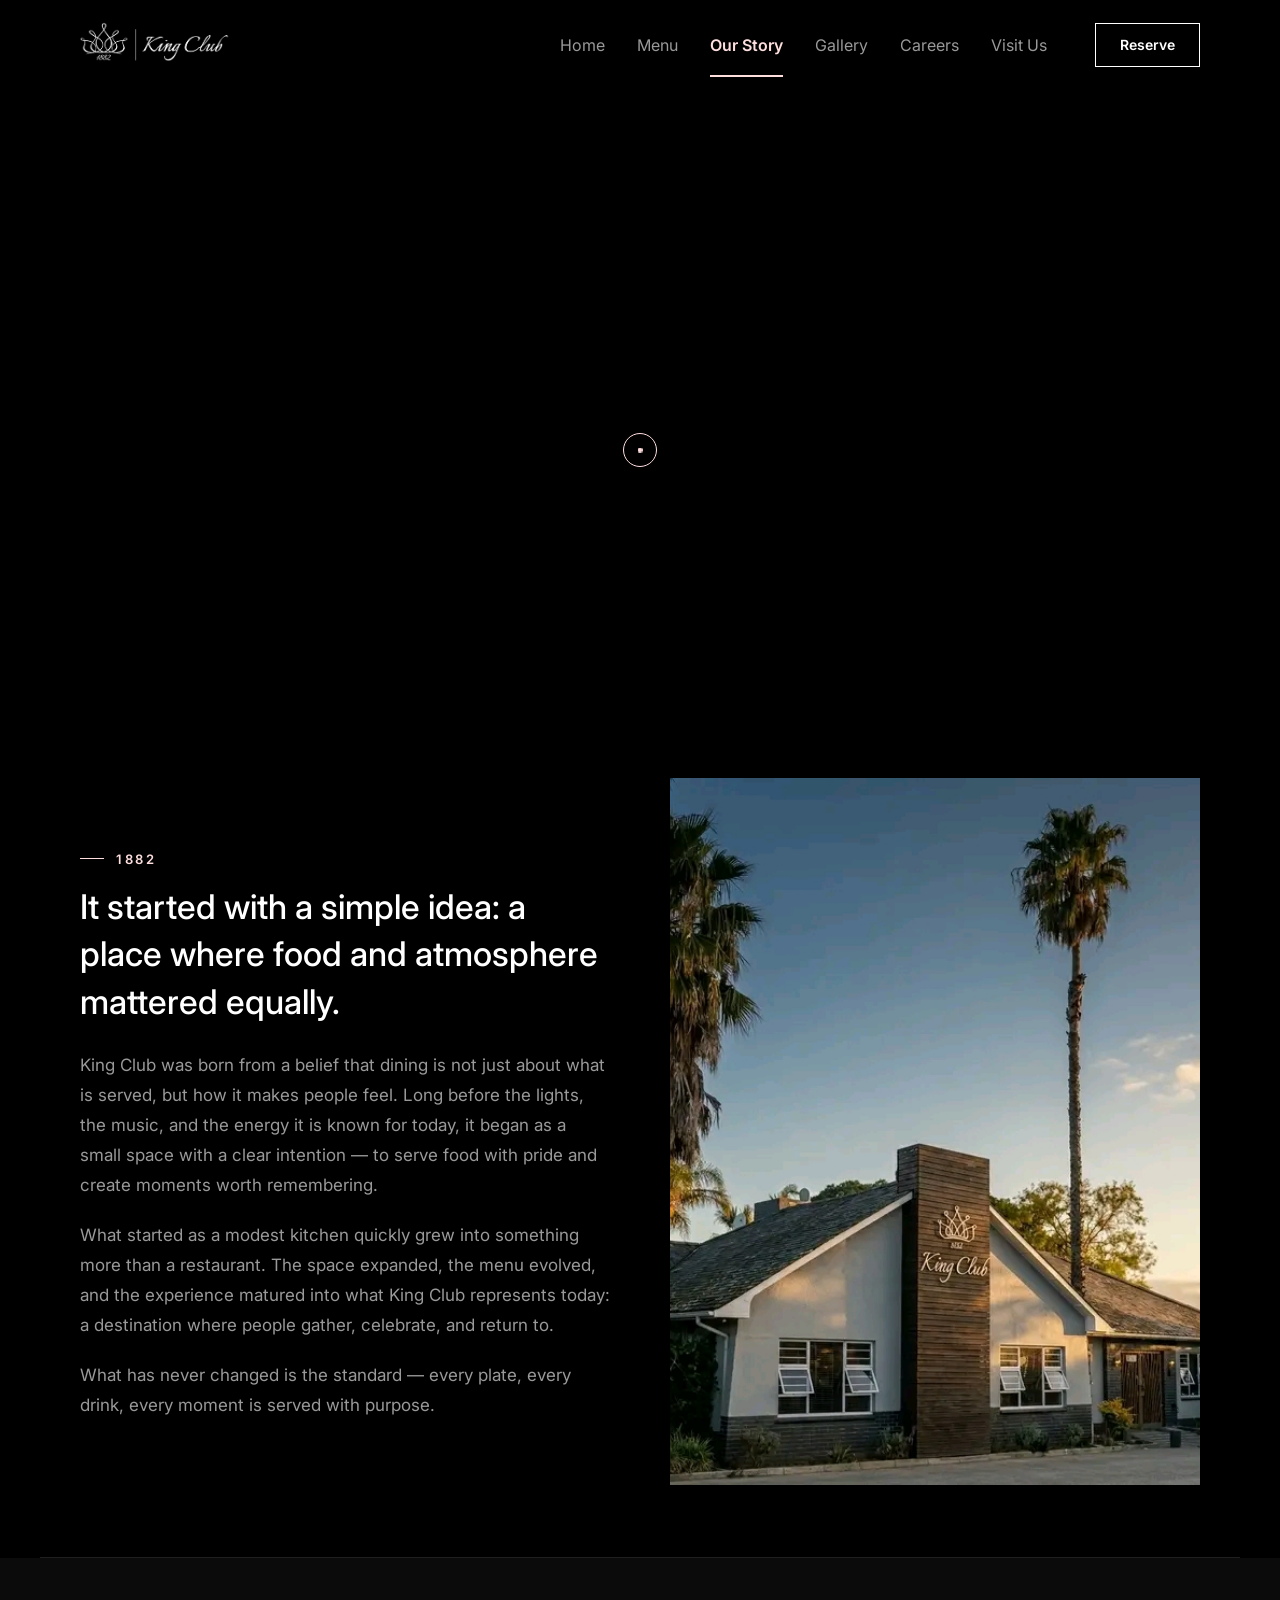
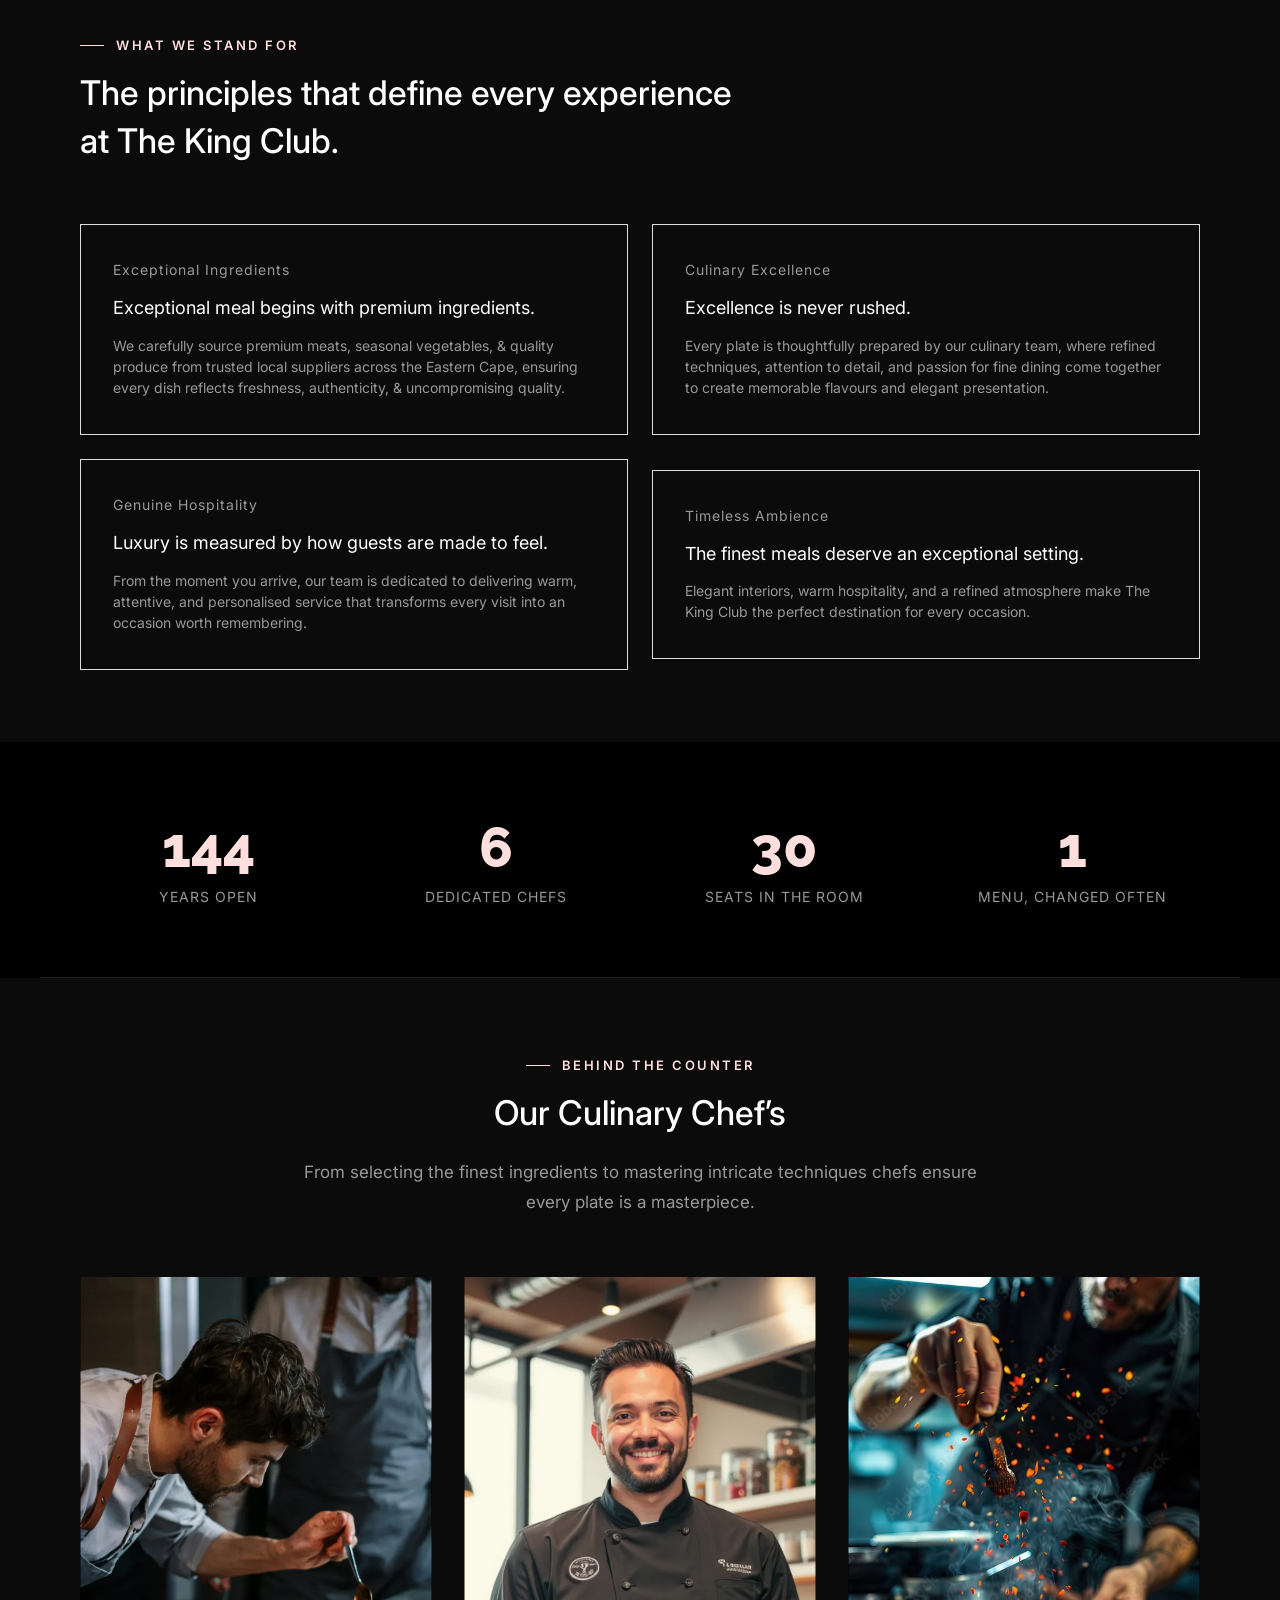
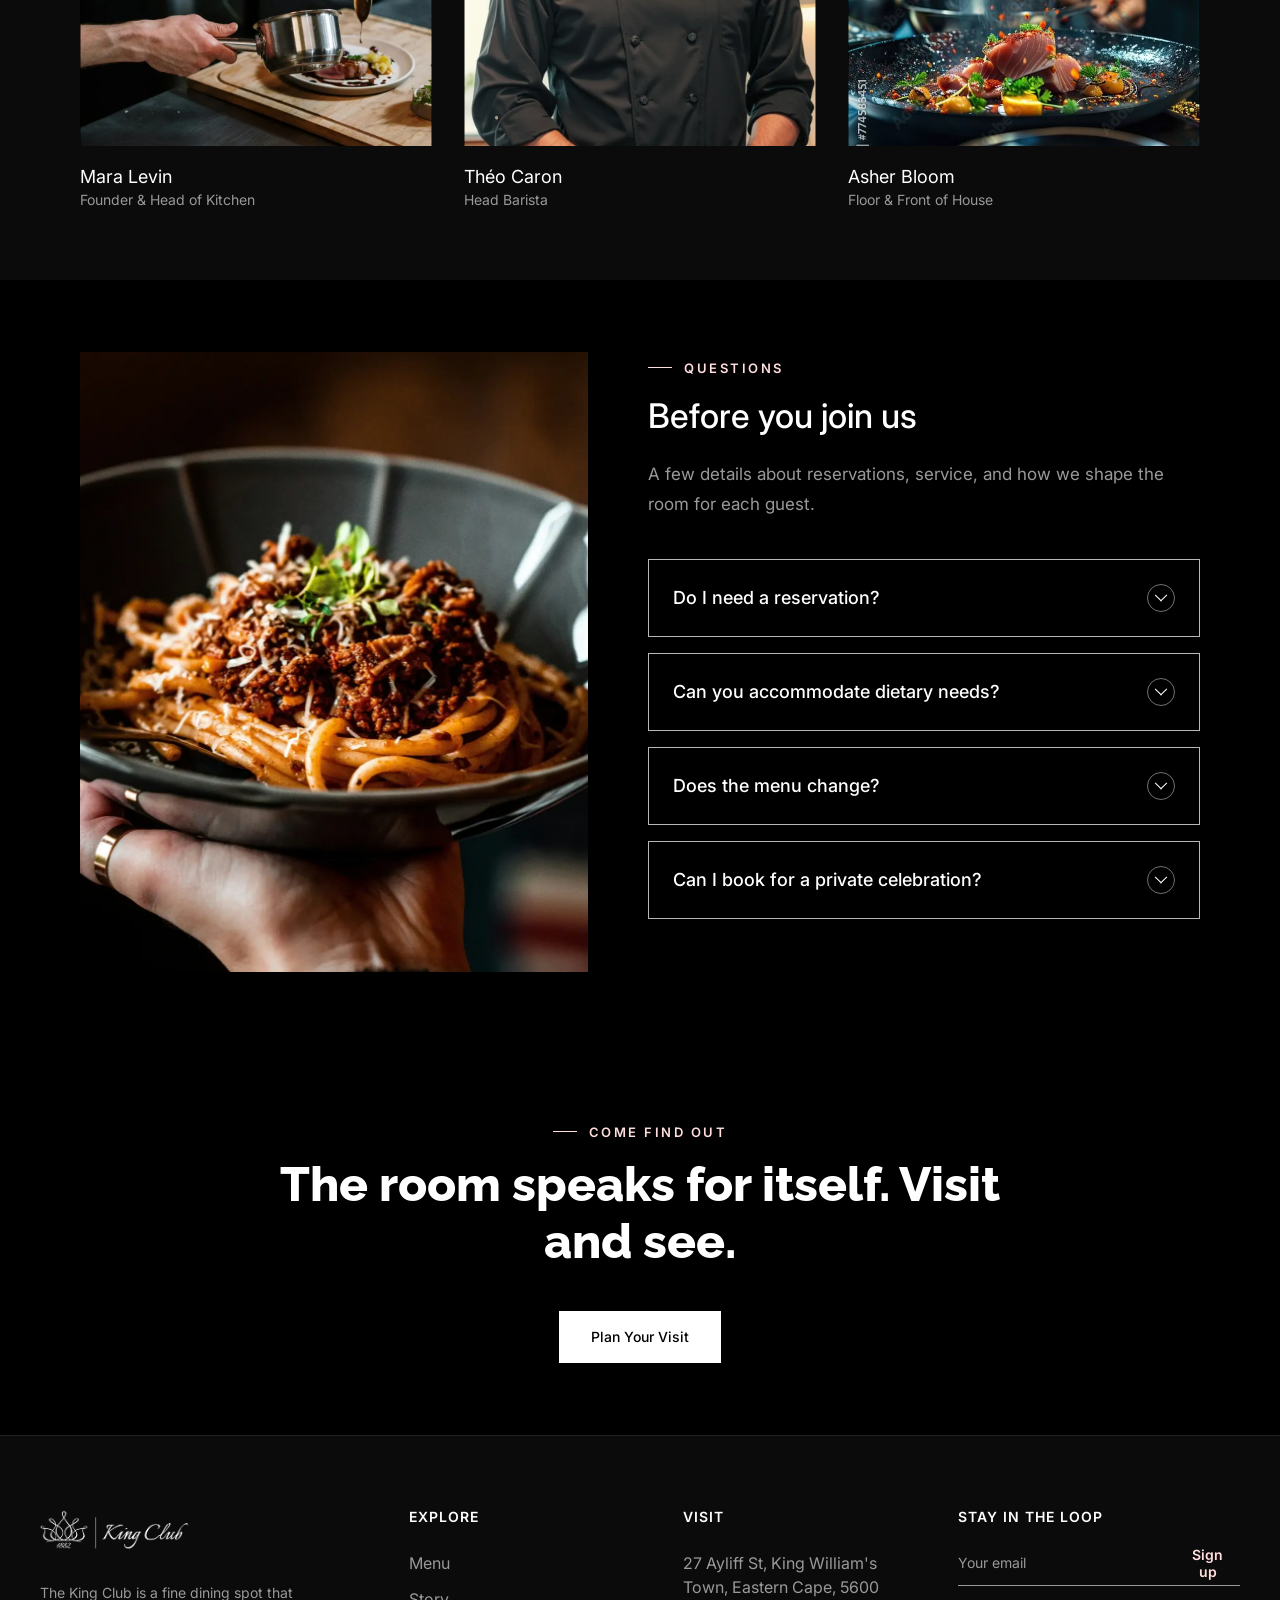
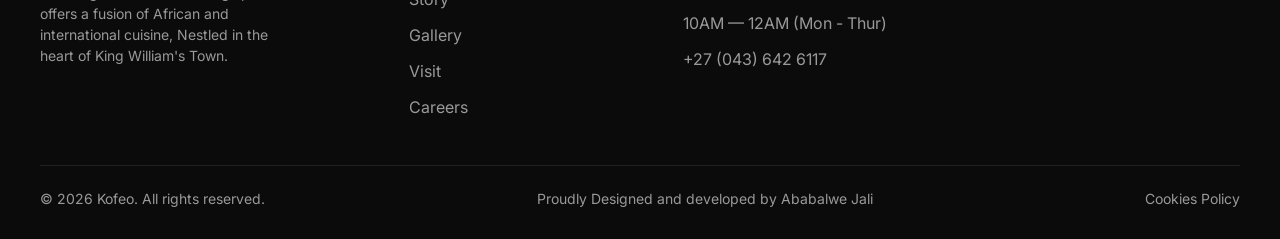
==== commit 3f86c79c: "Update footer text to replace "Photography via Unsplash" with "Cookies Policy"" ====
--- a/HTML/about.html
+++ b/HTML/about.html
@@ -261,10 +261,10 @@
   <div class="footer-bottom">
     <span>© 2026 Kofeo. All rights reserved.</span>
     <span>Proudly Designed and developed by Ababalwe Jali</span>
-    <span>Photography via Unsplash</span>
+    <span>Cookies Policy</span>
   </div>
 </footer>
 
-<script src="../Java/script.js"></script>
+<script src="../JavaScript/script.js"></script>
 </body>
 </html>
--- a/CSS/style.css
+++ b/CSS/style.css
@@ -1,6 +1,4 @@
-/* ==========================================================================
-   KOFEO — Design tokens
-   ========================================================================== */
+
 :root {
   /* color */
   --c-accent: #FFDEDE;
@@ -15,11 +13,11 @@
   --c-bg-dark: #161716;
   --c-bg-darkest: #0A0B0A;
 
-  /* type */
+  
   --f-display: 'Raleway', -apple-system, BlinkMacSystemFont, 'Segoe UI', sans-serif;
   --f-body: 'Inter', -apple-system, BlinkMacSystemFont, 'Segoe UI', Helvetica, Arial, sans-serif;
 
-  /* spacing scale */
+
   --sp-1: 4px;  --sp-2: 8px;  --sp-3: 12px; --sp-4: 16px;
   --sp-5: 20px; --sp-6: 24px; --sp-7: 32px; --sp-8: 36px;
   --sp-9: 40px; --sp-10: 52px; --sp-11: 60px; --sp-12: 72px;
@@ -53,9 +51,7 @@
   }
 }
 
-/* ==========================================================================
-   Reset
-   ========================================================================== */
+
 *, *::before, *::after { box-sizing: border-box; }
 html, body { margin: 0; padding: 0; }
 img { max-width: 100%; display: block; }
@@ -84,9 +80,7 @@
 
 ::selection { background: var(--c-accent); color: var(--c-bg-primary); }
 
-/* ==========================================================================
-   Typography
-   ========================================================================== */
+
 .eyebrow {
   font-family: var(--f-body);
   font-size: 13px;
@@ -172,9 +166,7 @@
   .quote-text { font-size: 24px; line-height: 34px; }
 }
 
-/* ==========================================================================
-   Layout primitives
-   ========================================================================== */
+
 .container {
   max-width: var(--container-max);
   margin: 0 auto;
@@ -229,9 +221,7 @@
 .gap-4 { gap: var(--sp-4); }
 .gap-6 { gap: var(--sp-6); }
 
-/* ==========================================================================
-   Buttons
-   ========================================================================== */
+
 .btn {
   display: inline-flex;
   align-items: center;
@@ -286,9 +276,7 @@
   .btn { padding: 12px 24px; }
 }
 
-/* ==========================================================================
-   Cards
-   ========================================================================== */
+
 .card-dark {
   background: var(--c-bg-secondary);
   border: 1px solid #D9D9D9;
@@ -309,9 +297,7 @@
   letter-spacing: 1px;
 }
 
-/* ==========================================================================
-   Forms
-   ========================================================================== */
+
 .form-label {
   display: block;
   font-family: var(--f-body);
@@ -433,9 +419,7 @@
   .form-grid { grid-template-columns: 1fr; }
 }
 
-/* ==========================================================================
-   Header / Navigation
-   ========================================================================== */
+
 .site-header {
   position: fixed;
   top: 0; left: 0; right: 0;
@@ -540,9 +524,7 @@
   .main-nav .btn { width: 100%; }
 }
 
-/* ==========================================================================
-   Footer
-   ========================================================================== */
+
 .site-footer {
   background: var(--c-bg-darkest);
   padding: var(--sp-12) var(--section-pad-x) var(--sp-7);
@@ -606,9 +588,7 @@
 .footer-newsletter input::placeholder { color: #999999; }
 .footer-newsletter button { color: var(--c-accent); font-size: 14px; font-weight: 600; }
 
-/* ==========================================================================
-   Hero
-   ========================================================================== */
+
 .hero {
   position: relative;
   min-height: 100vh;
@@ -717,9 +697,7 @@
   100% { transform: scaleY(0); transform-origin: bottom; }
 }
 
-/* ==========================================================================
-   Scroll reveal (sections)
-   ========================================================================== */
+
 .reveal {
   opacity: 0;
   transform: translateY(48px);
@@ -729,9 +707,7 @@
 .reveal--fade { transform: none; transition: opacity 1.1s ease; }
 .reveal--fade.in-view { opacity: 1; }
 
-/* ==========================================================================
-   Image reveal (side curtain slide)
-   ========================================================================== */
+
 .img-reveal {
   position: relative;
   overflow: hidden;
@@ -764,9 +740,7 @@
 .img-ratio-wide { aspect-ratio: 16 / 10; }
 .img-ratio-banner { aspect-ratio: 21 / 8; }
 
-/* ==========================================================================
-   Social section
-   ========================================================================== */
+
 .social-section {
   overflow: hidden;
 }
@@ -899,9 +873,7 @@
   }
 }
 
-/* ==========================================================================
-   FAQ section
-   ========================================================================== */
+
 .faq-section {
   overflow: hidden;
 }
@@ -1084,9 +1056,7 @@
   }
 }
 
-/* ==========================================================================
-   Landing about
-   ========================================================================== */
+
 .about-landing {
   overflow: hidden;
 }
@@ -1216,9 +1186,7 @@
   }
 }
 
-/* ==========================================================================
-   Cocktail showcase
-   ========================================================================== */
+
 .cocktail-showcase {
   overflow: hidden;
 }
@@ -1252,9 +1220,7 @@
   }
 }
 
-/* ==========================================================================
-   Gallery
-   ========================================================================== */
+
 .gallery-hero .hero__bg img {
   object-position: center 58%;
   filter: grayscale(.05) brightness(.48) contrast(1.1);
@@ -1498,9 +1464,7 @@
   .gallery-lightbox__img { max-height: 70vh; }
 }
 
-/* ==========================================================================
-   Cursor
-   ========================================================================== */
+
 .cursor-ring {
   position: fixed;
   top: 0; left: 0;
@@ -1535,9 +1499,7 @@
 .cursor-ring.is-down { width: 26px; height: 26px; }
 html.cursor-hidden .cursor-ring, html.cursor-hidden .cursor-dot { opacity: 0; }
 
-/* ==========================================================================
-   Curtain page transition
-   ========================================================================== */
+
 .curtain {
   position: fixed;
   inset: 0;
@@ -1573,9 +1535,7 @@
 }
 .curtain.is-open { transform: translateY(-100%); }
 
-/* ==========================================================================
-   Cookie consent
-   ========================================================================== */
+
 .cookie-consent {
   position: fixed;
   left: 0;
@@ -1789,9 +1749,7 @@
   }
 }
 
-/* ==========================================================================
-   Misc page sections
-   ========================================================================== */
+
 .section-head { max-width: 680px; margin-bottom: var(--sp-11); }
 .section-head--center { margin-left: auto; margin-right: auto; text-align: center; }
 .section-head__title { margin-top: var(--sp-4); }
@@ -2275,9 +2233,7 @@
 }
 .form-success.is-shown { display: block; }
 
-/* ==========================================================================
-   Careers
-   ========================================================================== */
+
 .careers-hero .hero__bg img {
   object-position: center 42%;
 }
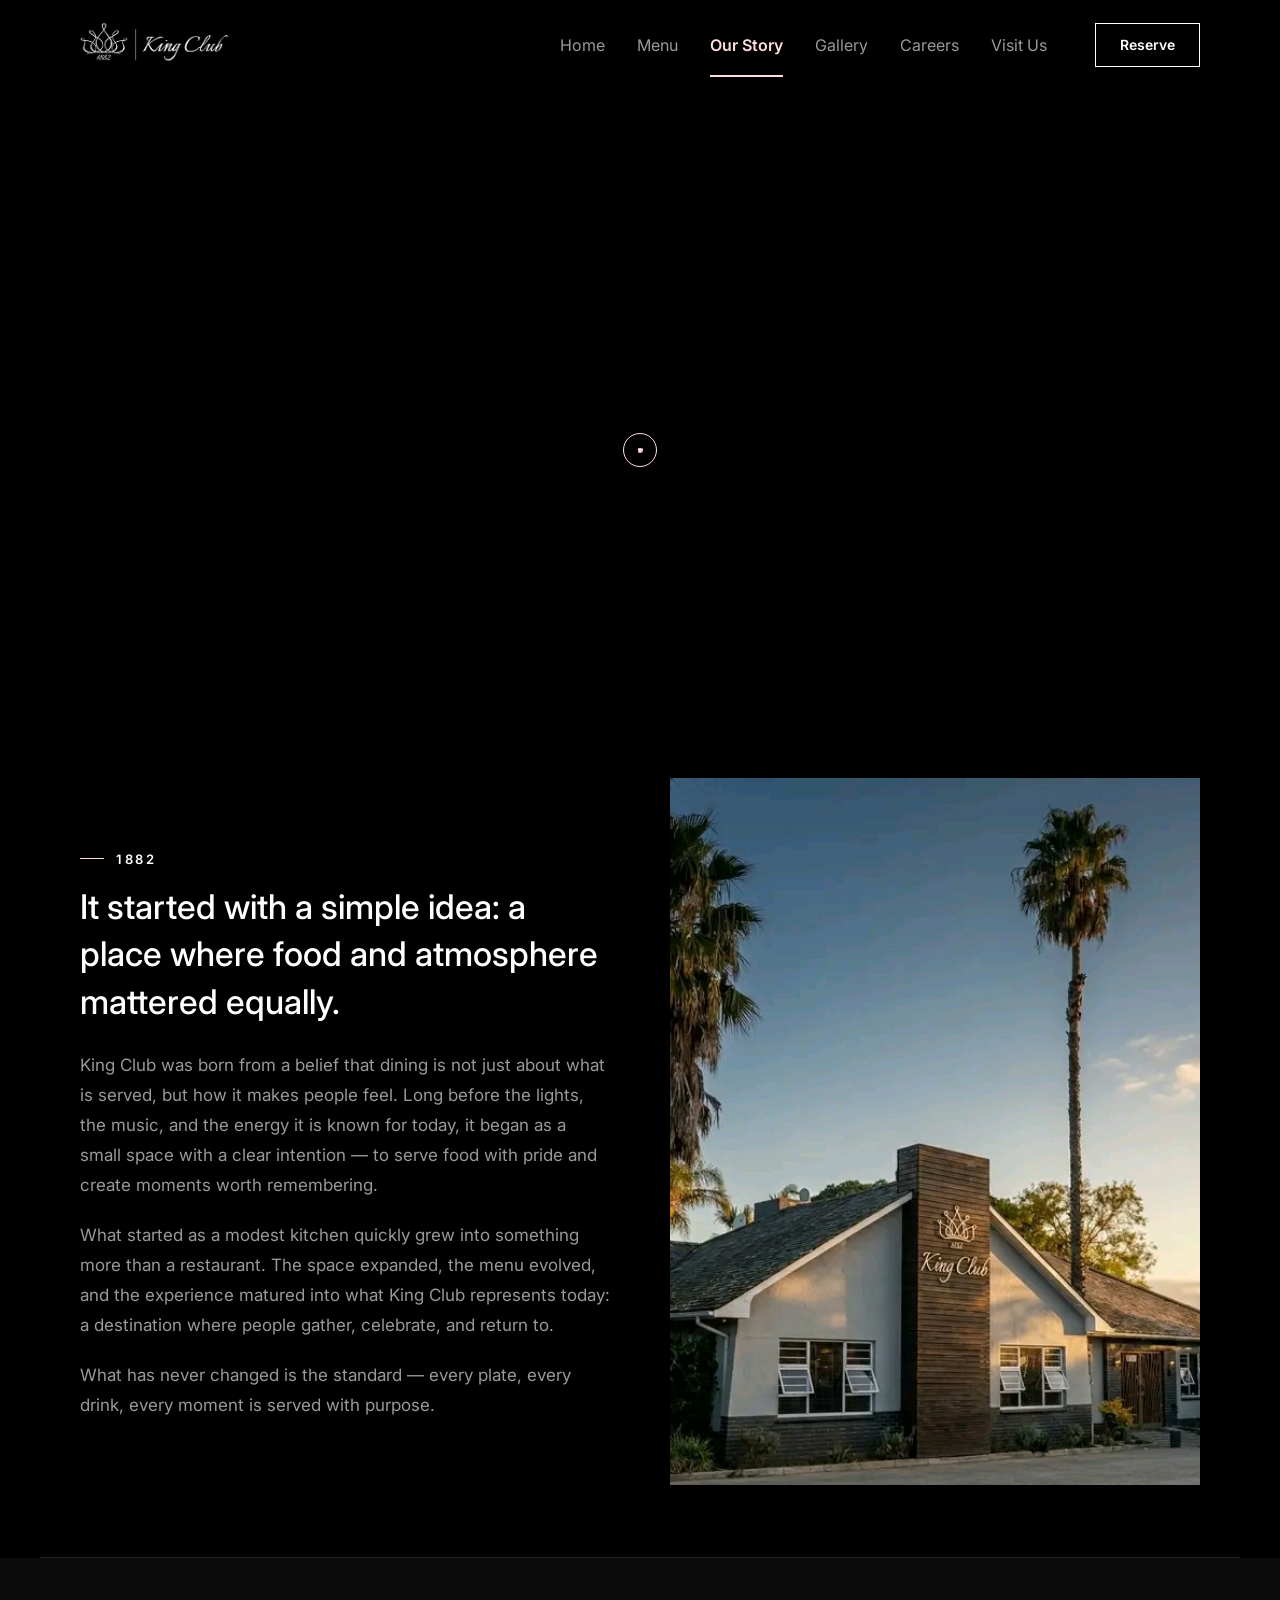
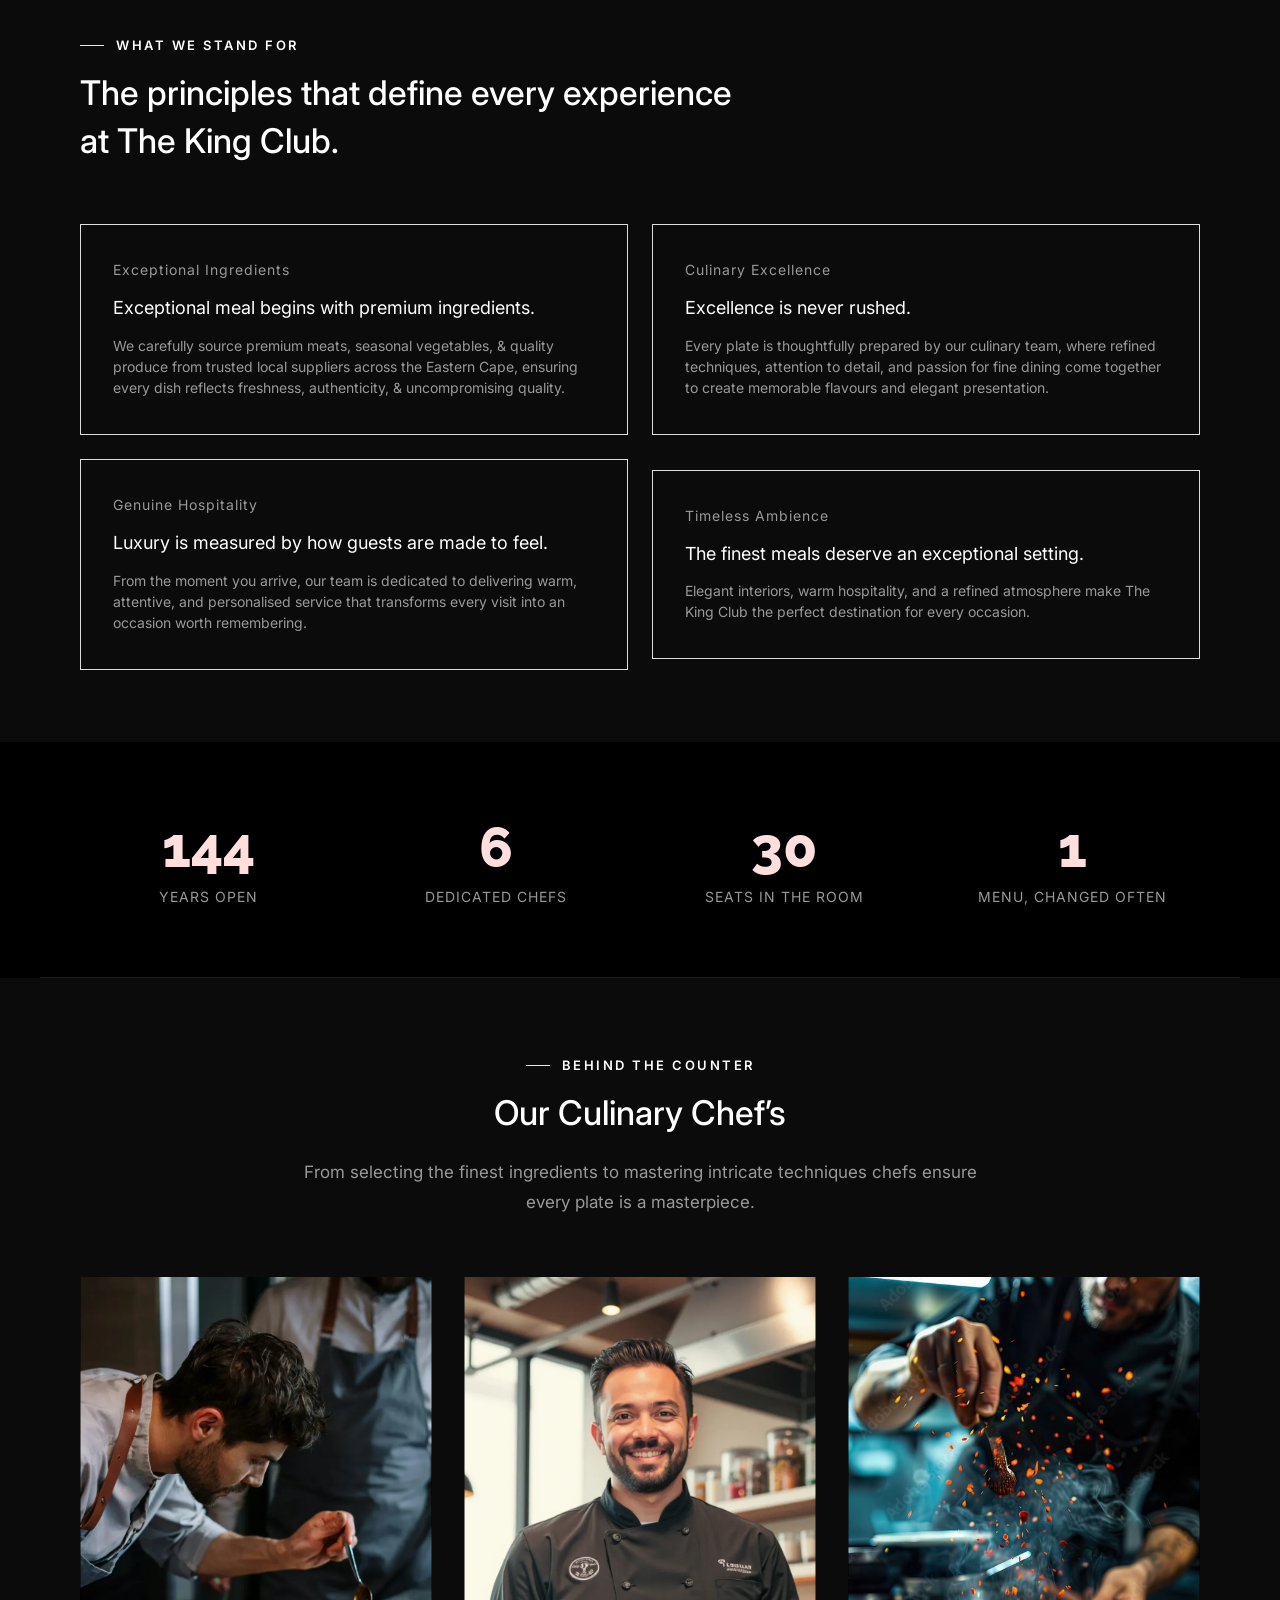
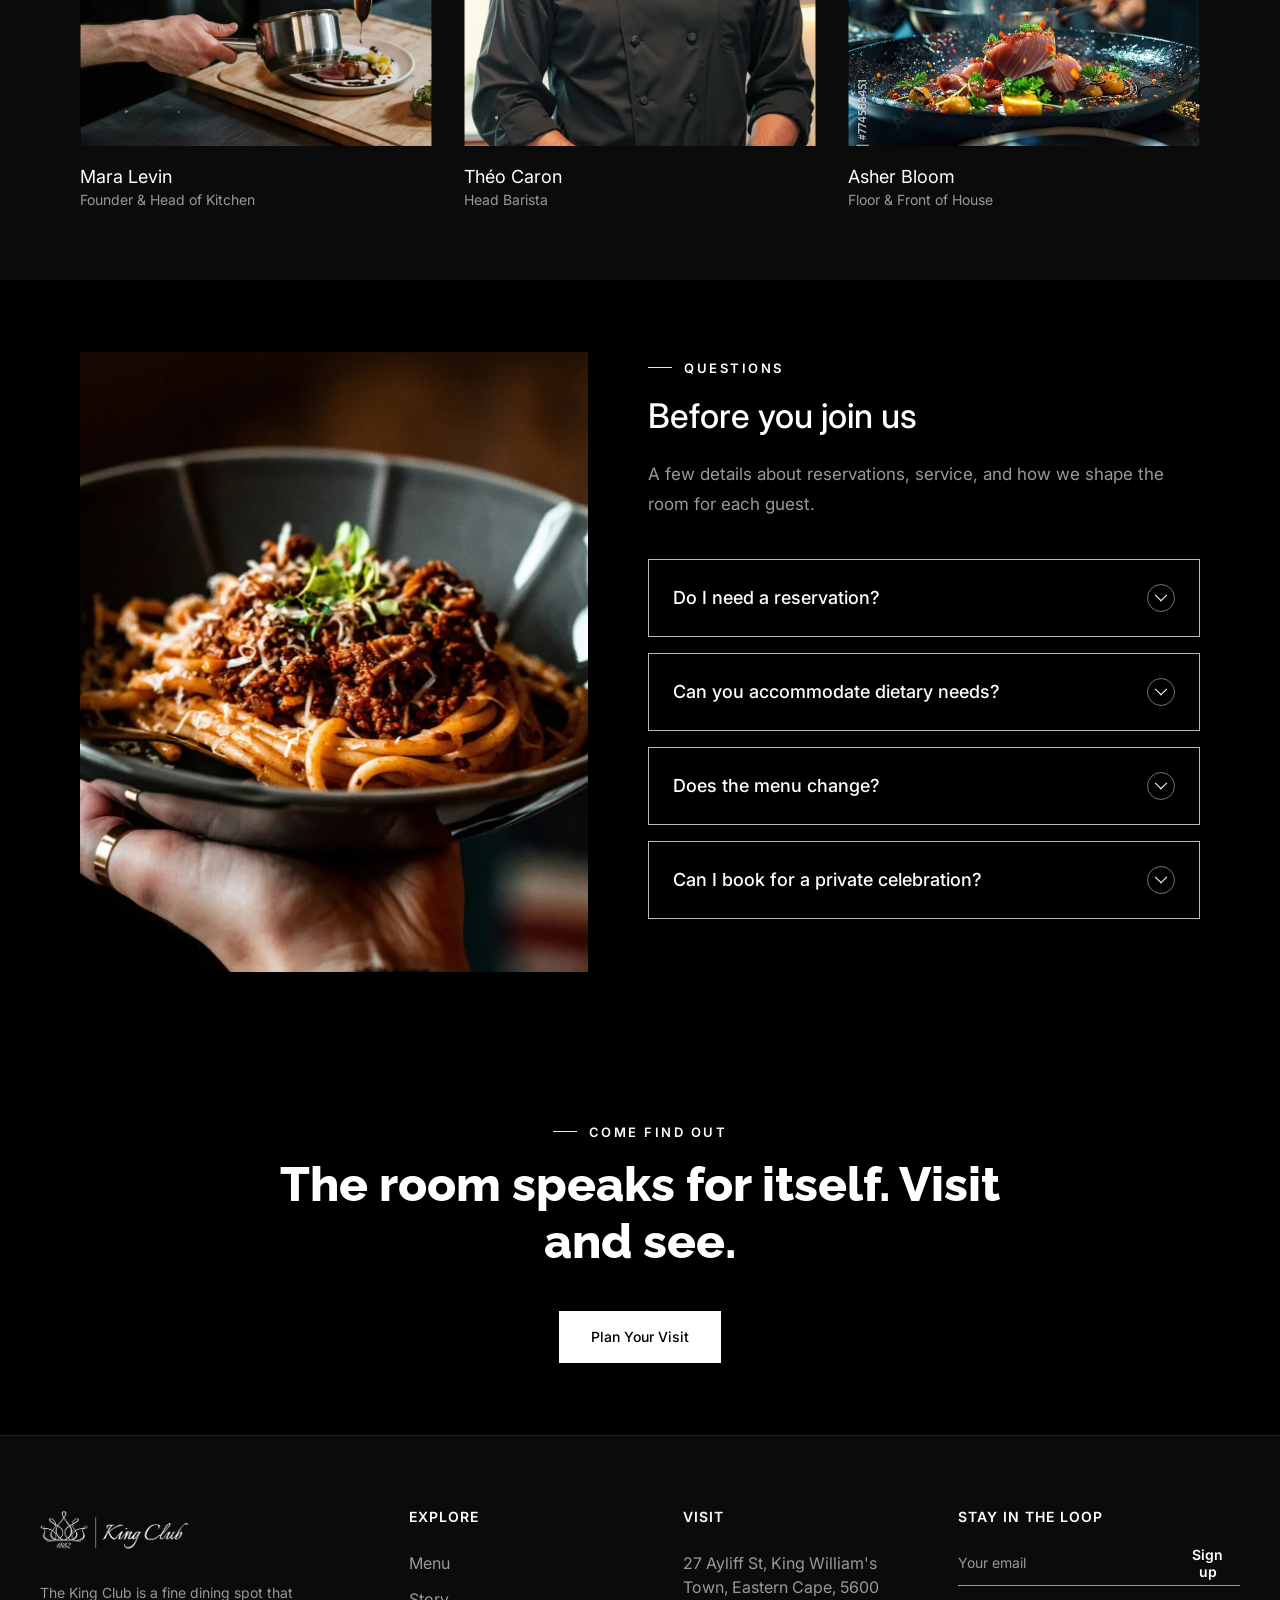
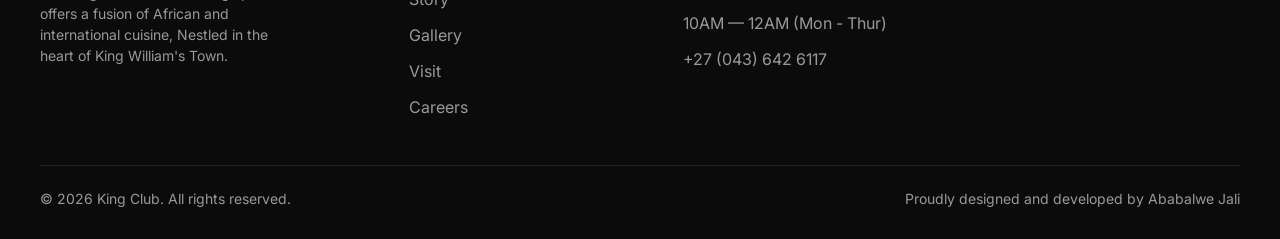
==== commit 9609437a: "Update footer content across multiple HTML files to reflect "© 2026 King Club" and remove "Cookies P" ====
--- a/HTML/about.html
+++ b/HTML/about.html
@@ -259,9 +259,8 @@
     </div>
   </div>
   <div class="footer-bottom">
-    <span>© 2026 Kofeo. All rights reserved.</span>
-    <span>Proudly Designed and developed by Ababalwe Jali</span>
-    <span>Cookies Policy</span>
+    <span>© 2026 King Club. All rights reserved.</span>
+    <span>Proudly designed and developed by Ababalwe Jali</span>
   </div>
 </footer>
 
--- a/CSS/style.css
+++ b/CSS/style.css
@@ -87,7 +87,7 @@
   font-weight: 600;
   letter-spacing: 2.5px;
   text-transform: uppercase;
-  color: var(--c-accent);
+  color: #fff;
   display: inline-flex;
   align-items: center;
   gap: var(--sp-3);
@@ -586,7 +586,7 @@
 .footer-newsletter { display: flex; border-bottom: 1px solid #999999; padding-bottom: 4px; }
 .footer-newsletter input { flex: 1 1 auto; min-width: 0; background: none; border: none; color: #fff; font-size: 14px; padding: 6px 0; }
 .footer-newsletter input::placeholder { color: #999999; }
-.footer-newsletter button { color: var(--c-accent); font-size: 14px; font-weight: 600; }
+.footer-newsletter button { color: #fff; font-size: 14px; font-weight: 600; }
 
 
 .hero {
@@ -1763,7 +1763,7 @@
 .menu-item { display: grid; grid-template-columns: 1fr auto; gap: var(--sp-5); padding: var(--sp-6) 0; border-bottom: 1px solid var(--c-bg-secondary); }
 .menu-item__name { color: #fff; font-size: 20px; font-weight: 500; margin-bottom: var(--sp-2); }
 .menu-item__desc { color: var(--c-text-secondary); font-size: 15px; line-height: 22px; max-width: 460px; }
-.menu-item__price { color: var(--c-accent); font-family: var(--f-display); font-weight: 700; font-size: 18px; white-space: nowrap; align-self: start; }
+.menu-item__price { color: #fff; font-family: var(--f-display); font-weight: 700; font-size: 18px; white-space: nowrap; align-self: start; }
 .menu-item__tag { display: inline-block; margin-left: var(--sp-3); font-size: 11px; letter-spacing: 1px; color: var(--c-text-secondary); border: 1px solid var(--c-bg-secondary); padding: 2px 6px; vertical-align: middle; text-transform: uppercase; }
 
 .quote-block { max-width: 760px; margin: 0 auto; text-align: center; }
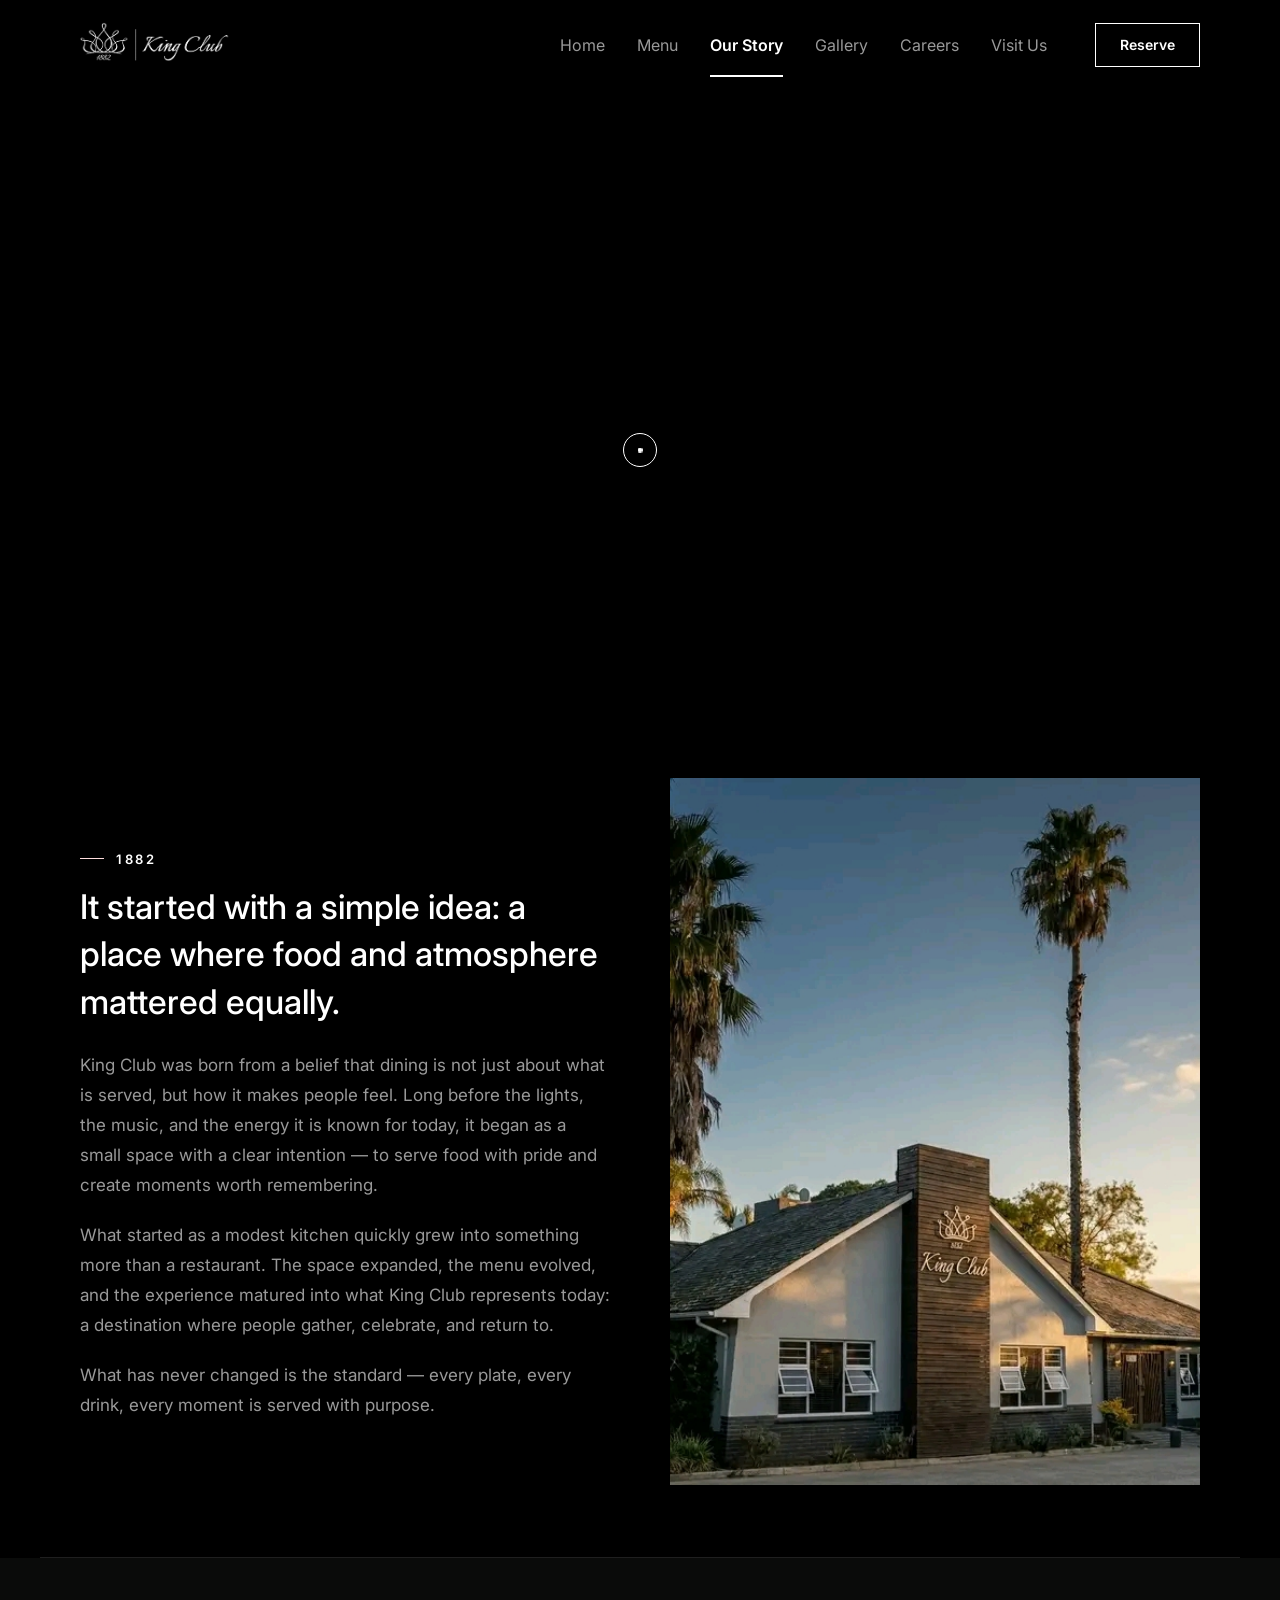
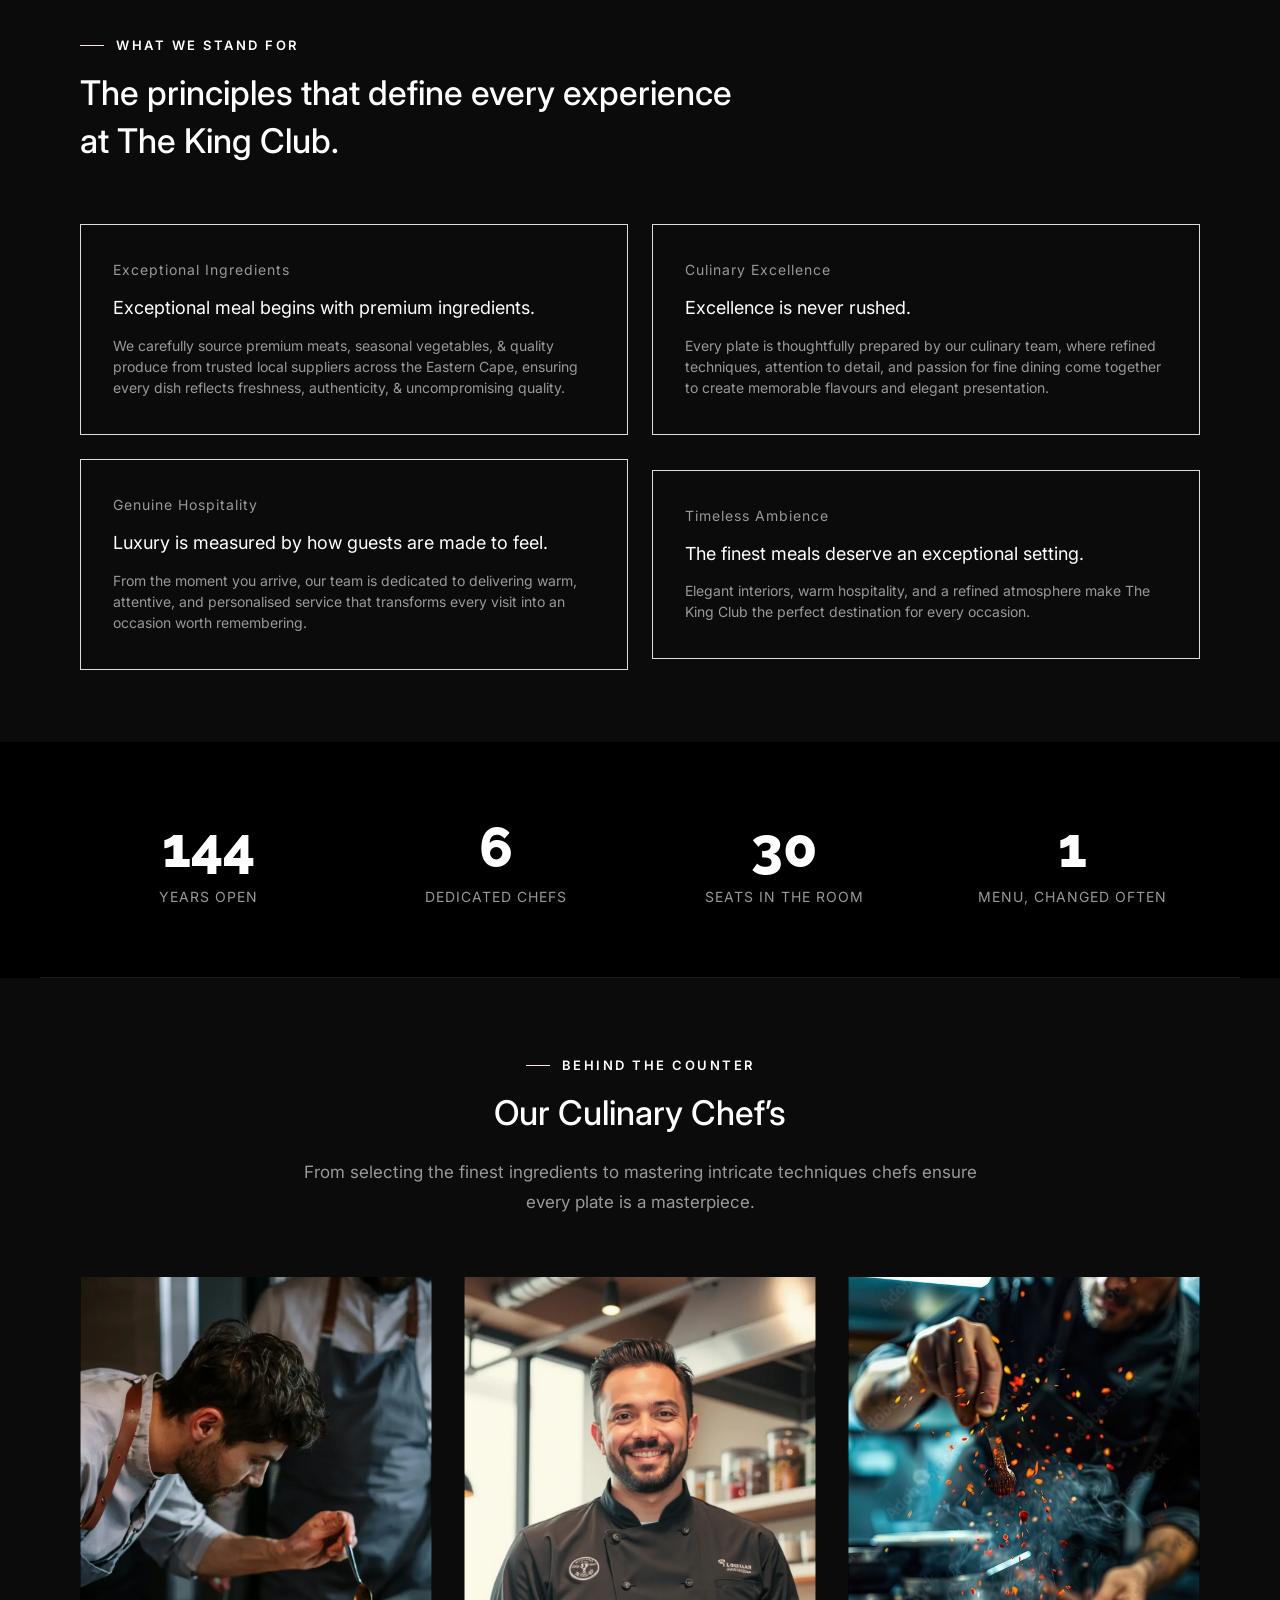
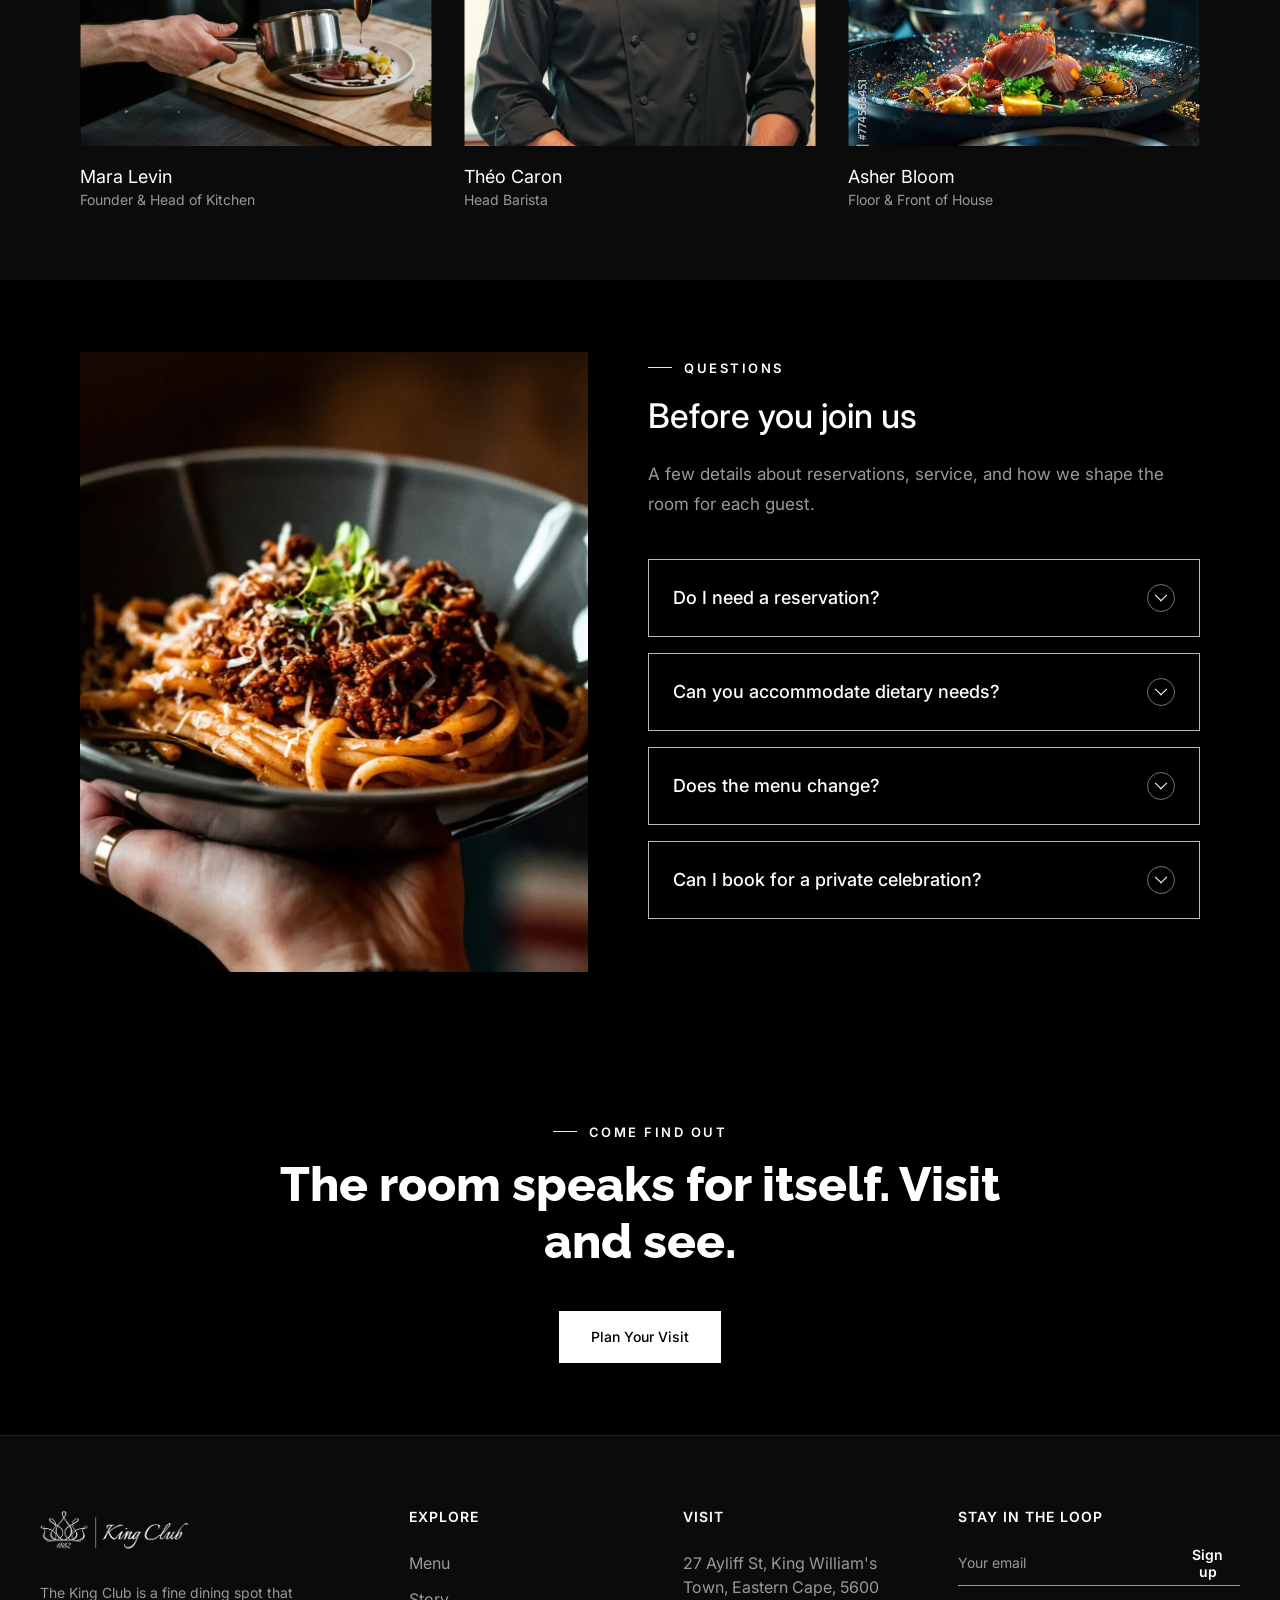
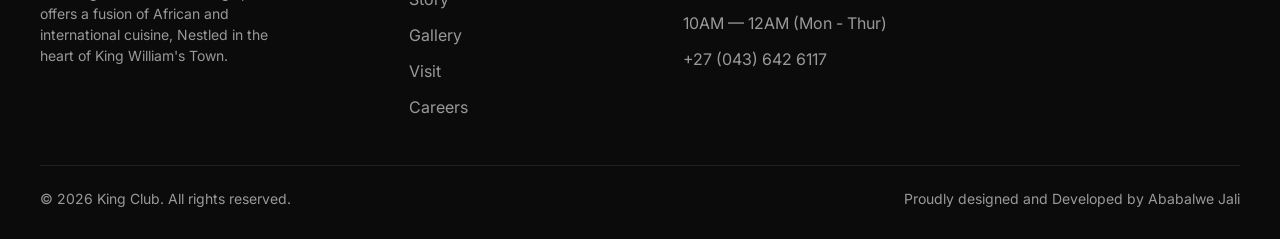
==== commit cee4b5b2: "Update footer text for consistency and adjust menu item details and prices" ====
--- a/HTML/about.html
+++ b/HTML/about.html
@@ -260,7 +260,7 @@
   </div>
   <div class="footer-bottom">
     <span>© 2026 King Club. All rights reserved.</span>
-    <span>Proudly designed and developed by Ababalwe Jali</span>
+    <span>Proudly designed and Developed by Ababalwe Jali</span>
   </div>
 </footer>
 
--- a/CSS/style.css
+++ b/CSS/style.css
@@ -479,12 +479,12 @@
   position: absolute;
   left: 16px; right: 16px; bottom: -22px;
   height: 2px;
-  background: var(--c-accent);
+  background: #fff;
   transform: scaleX(0);
   transition: transform var(--t-fast);
 }
 .nav-link:hover { color: #FFFFFF; }
-.nav-link.is-active { color: var(--c-accent); font-weight: 600; }
+.nav-link.is-active { color: #fff; font-weight: 600; }
 .nav-link.is-active::after { transform: scaleX(1); }
 
 .nav-toggle {
@@ -1469,7 +1469,7 @@
   position: fixed;
   top: 0; left: 0;
   width: 34px; height: 34px;
-  border: 1px solid var(--c-accent);
+  border: 1px solid #fff;
   border-radius: 50%;
   pointer-events: none;
   z-index: 9000;
@@ -1481,7 +1481,7 @@
   position: fixed;
   top: 0; left: 0;
   width: 5px; height: 5px;
-  background: var(--c-accent);
+  background: #fff;
   border-radius: 50%;
   pointer-events: none;
   z-index: 9001;
@@ -1492,7 +1492,7 @@
 .cursor-ring.is-hover {
   width: 64px; height: 64px;
   background: rgba(255, 222, 222, 0.08);
-  border-color: rgba(255,222,222,0.5);
+  border-color: #fff;
 }
 .cursor-ring.is-hover ~ .cursor-dot,
 .cursor-dot.is-hover { opacity: 0; }
@@ -1642,9 +1642,9 @@
 .cookie-consent__button--accept:hover,
 .cookie-consent__button--accept:focus-visible {
   color: #000000;
-  background: var(--c-accent);
+ 
   border-color: var(--c-accent);
-  box-shadow: 0 18px 48px rgba(0,0,0,.42), 0 0 34px rgba(255,222,222,.18);
+  
   transform: translateY(-2px);
 }
 
@@ -2197,7 +2197,7 @@
 }
 
 .stat-grid { display: grid; grid-template-columns: repeat(4, 1fr); gap: var(--sp-7); text-align: center; }
-.stat-grid__num { font-family: var(--f-display); font-weight: 800; font-size: 56px; color: var(--c-accent); }
+.stat-grid__num { font-family: var(--f-display); font-weight: 800; font-size: 56px; color: #fff; }
 .stat-grid__label { color: var(--c-text-secondary); font-size: 14px; letter-spacing: 1px; text-transform: uppercase; margin-top: var(--sp-2); }
 @media (max-width: 767px) { .stat-grid { grid-template-columns: repeat(2, 1fr); } }
 
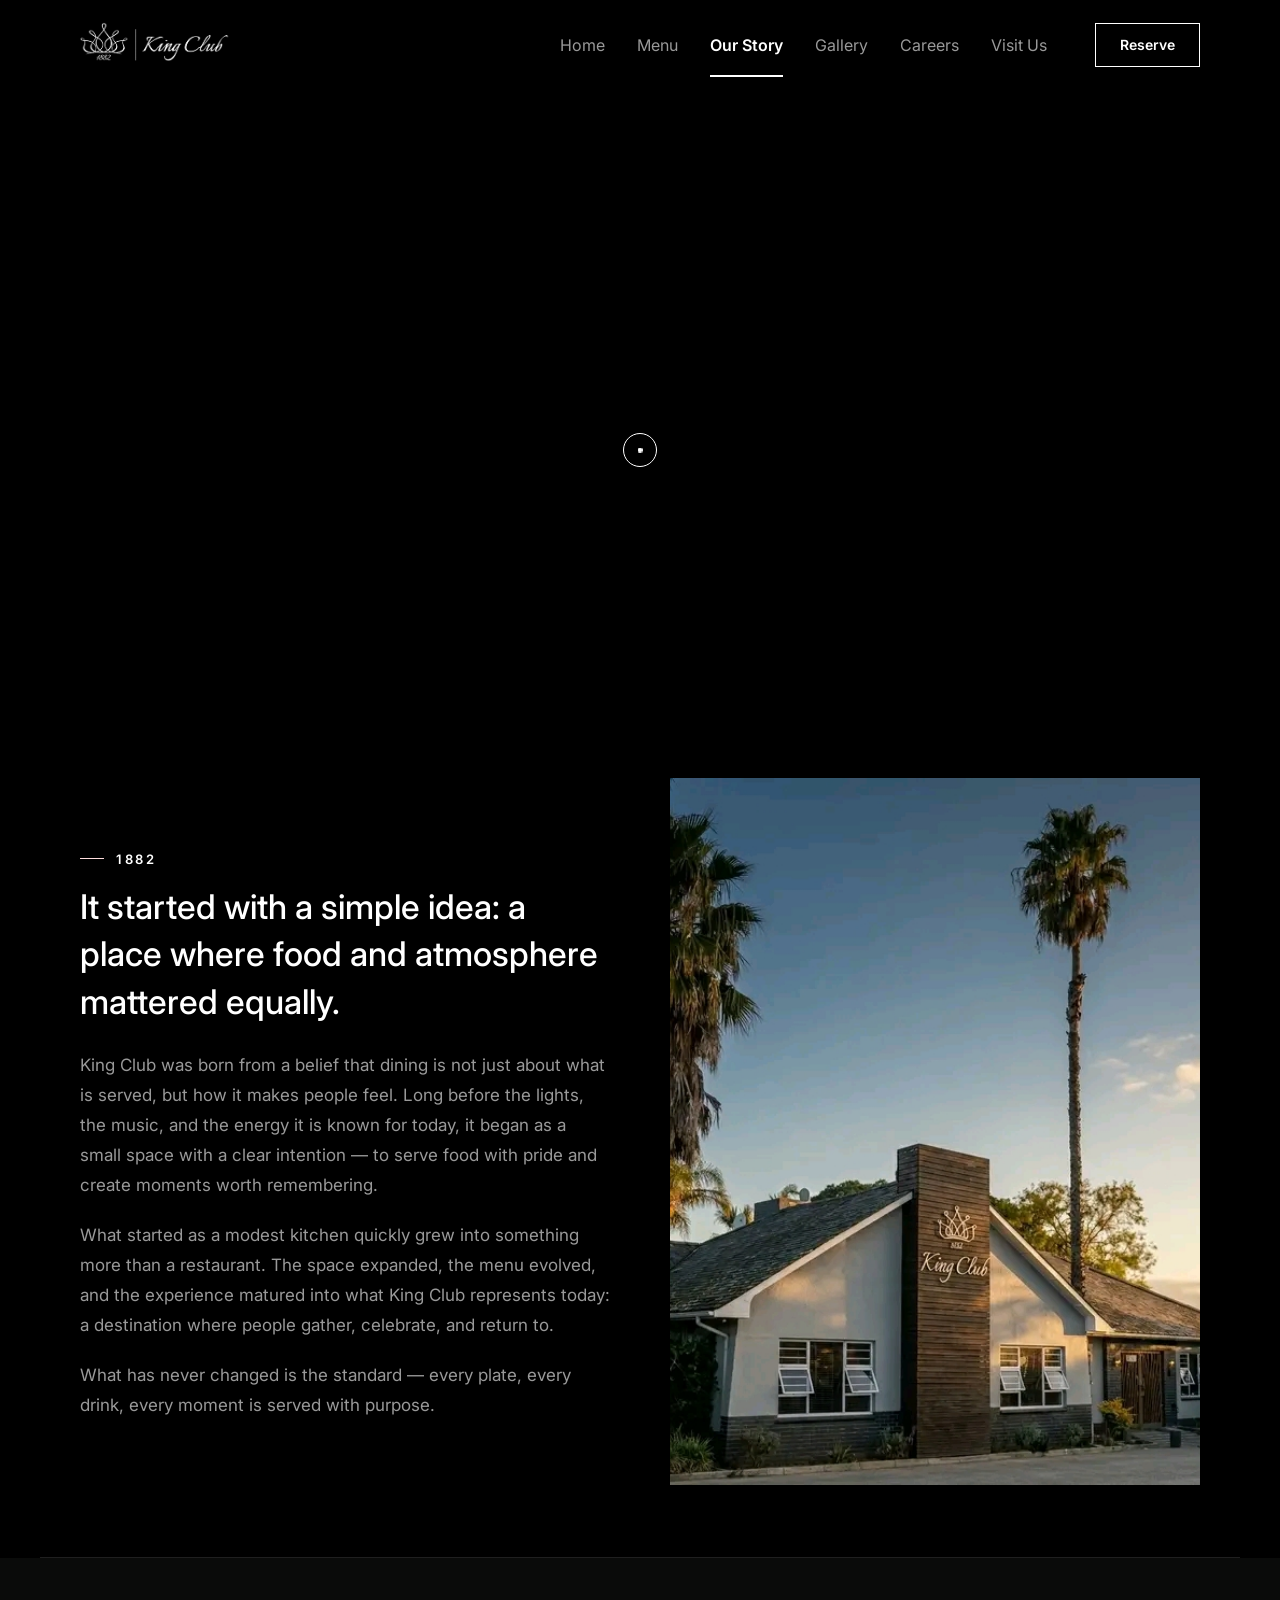
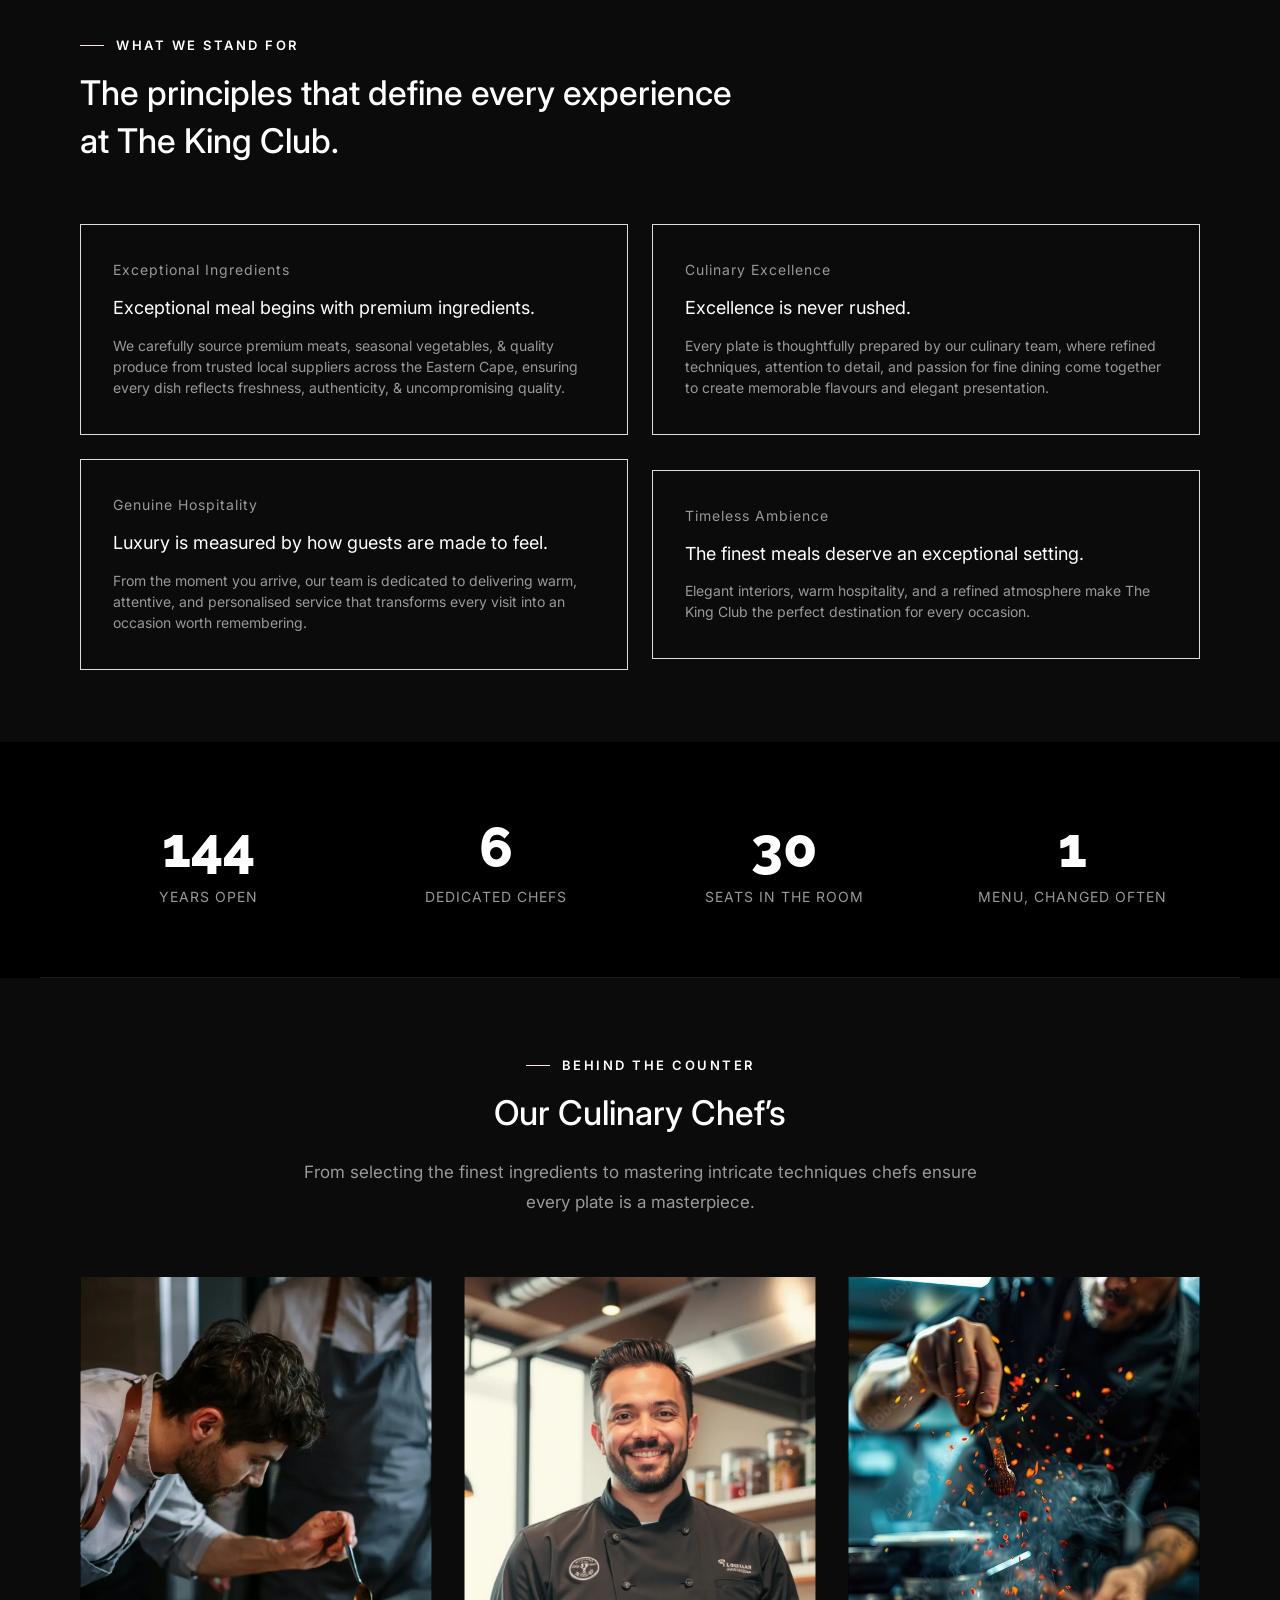
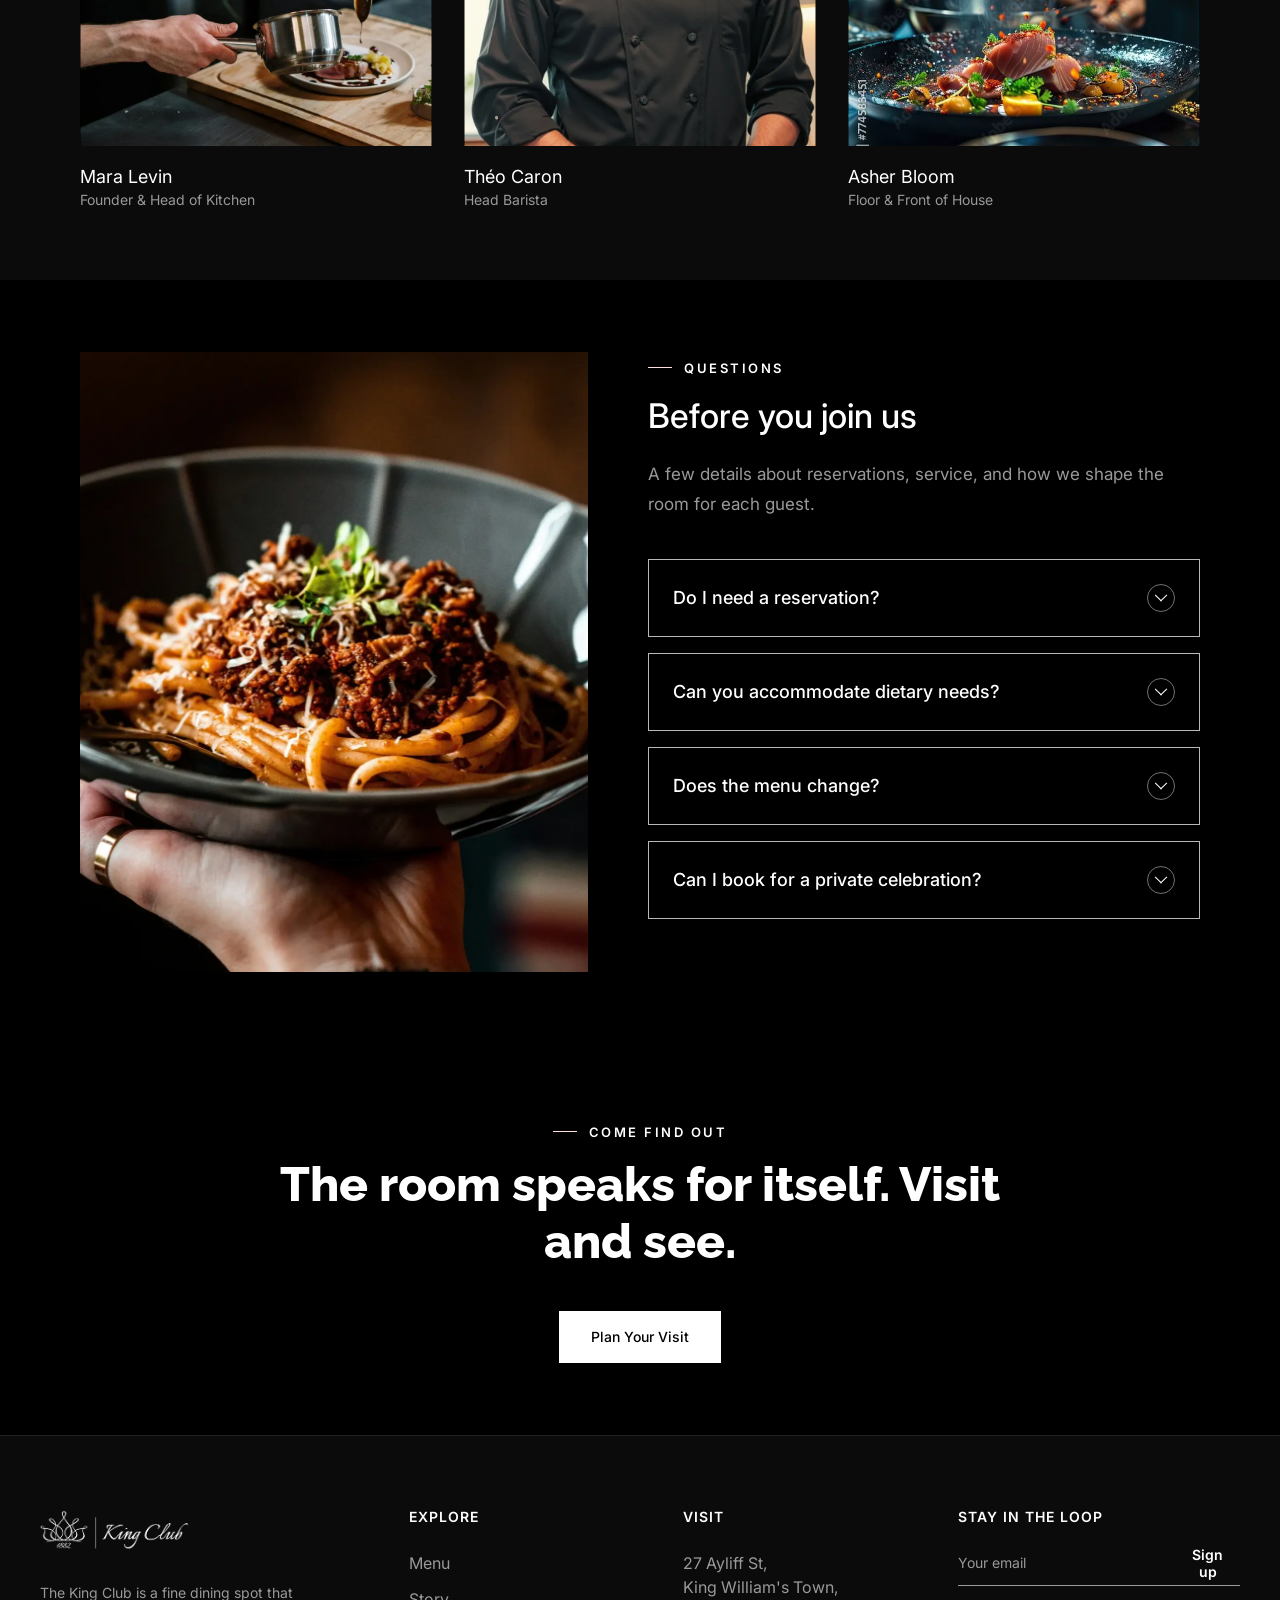
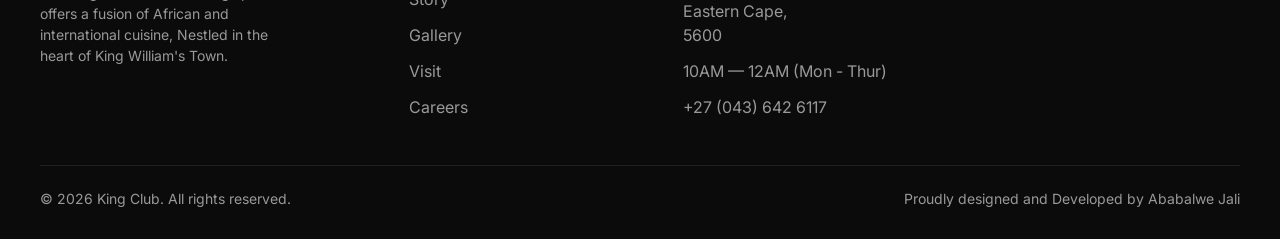
==== commit ea9f5008: "Update footer address formatting and phone number links for consistency across multiple HTML files" ====
--- a/HTML/about.html
+++ b/HTML/about.html
@@ -246,9 +246,9 @@
     </div>
     <div>
       <p class="footer-col__title">Visit</p>
-      <a href="contact.html" class="footer-link">27 Ayliff St, King William's Town, Eastern Cape, 5600</a>
+      <a href="contact.html" class="footer-link">27 Ayliff St,<br>King William's Town,<br>Eastern Cape,<br>5600</a>
       <a href="contact.html" class="footer-link">10AM — 12AM (Mon - Thur)</a>
-      <a href="tel:+10000000000" class="footer-link">+27 (043) 642 6117</a>
+      <a href="tel:+27436426117" class="footer-link">+27 (043) 642 6117</a>
     </div>
     <div>
       <p class="footer-col__title">Stay in the loop</p>
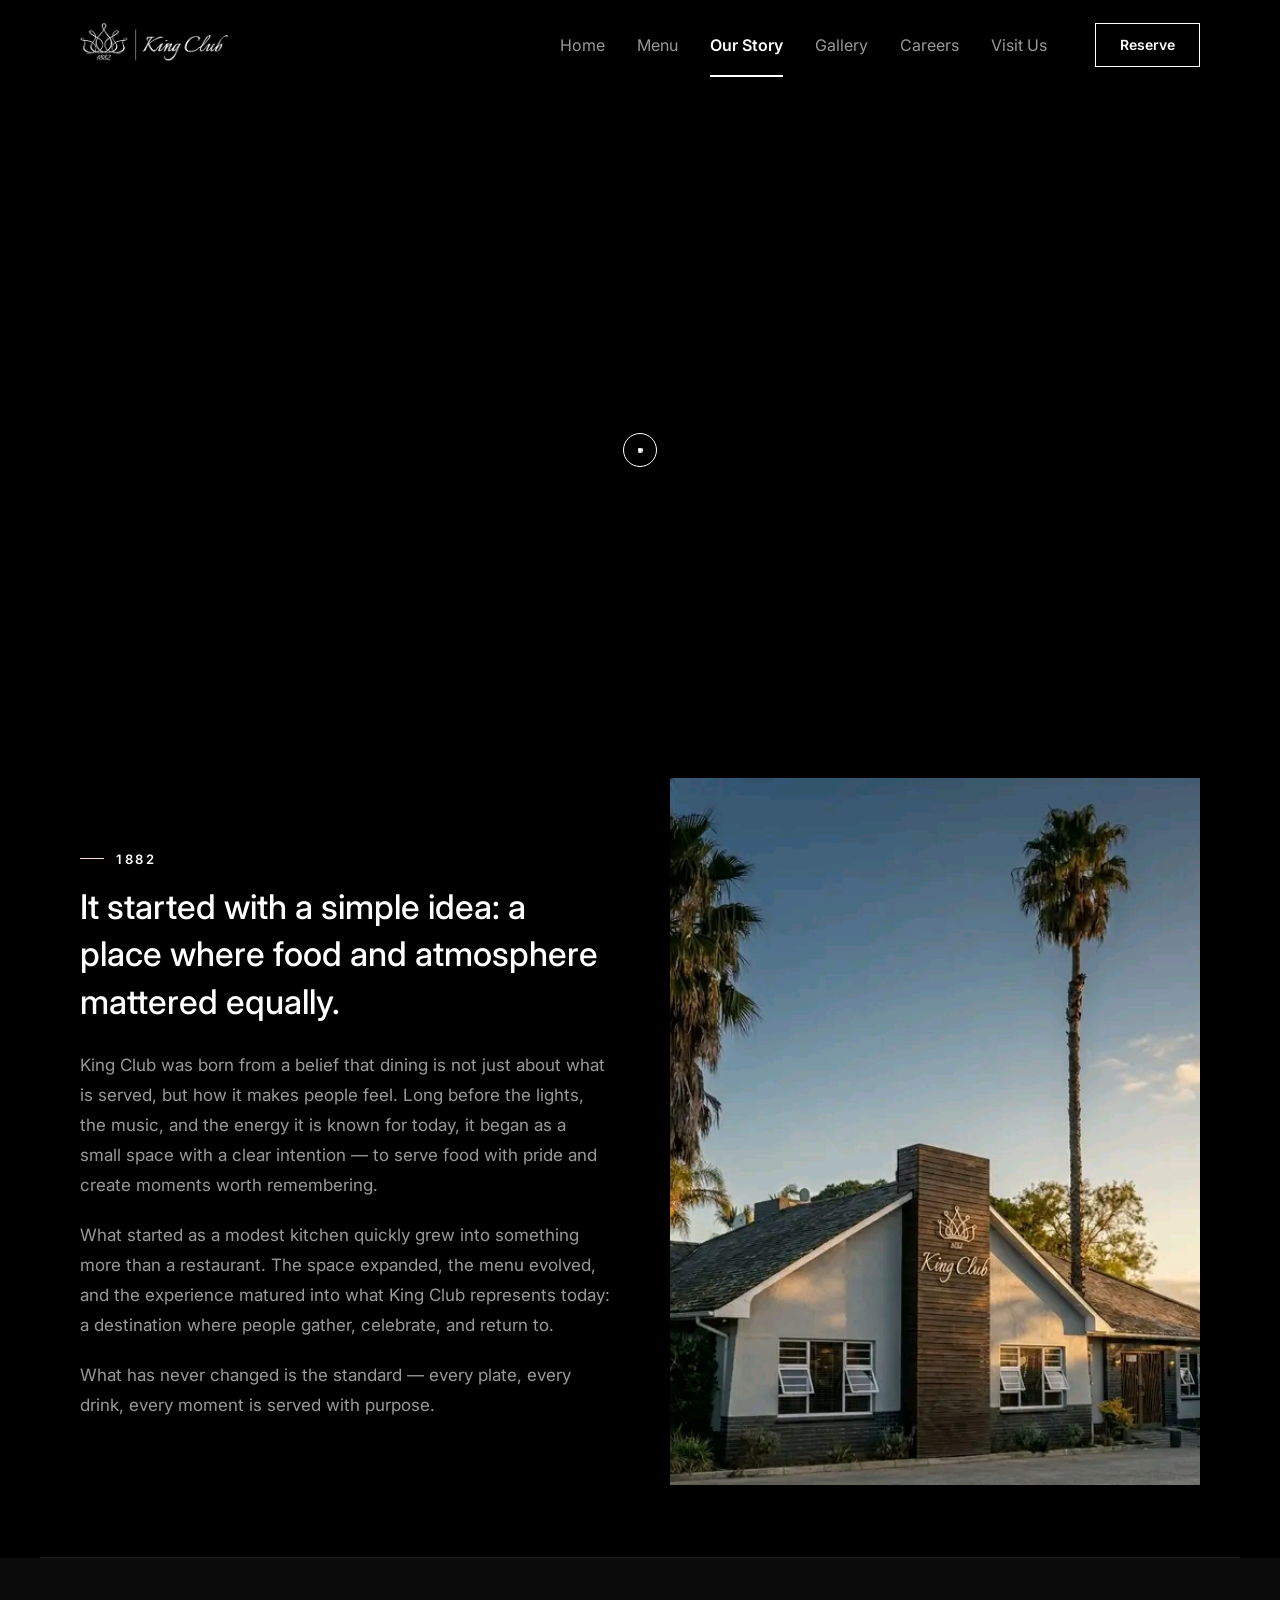
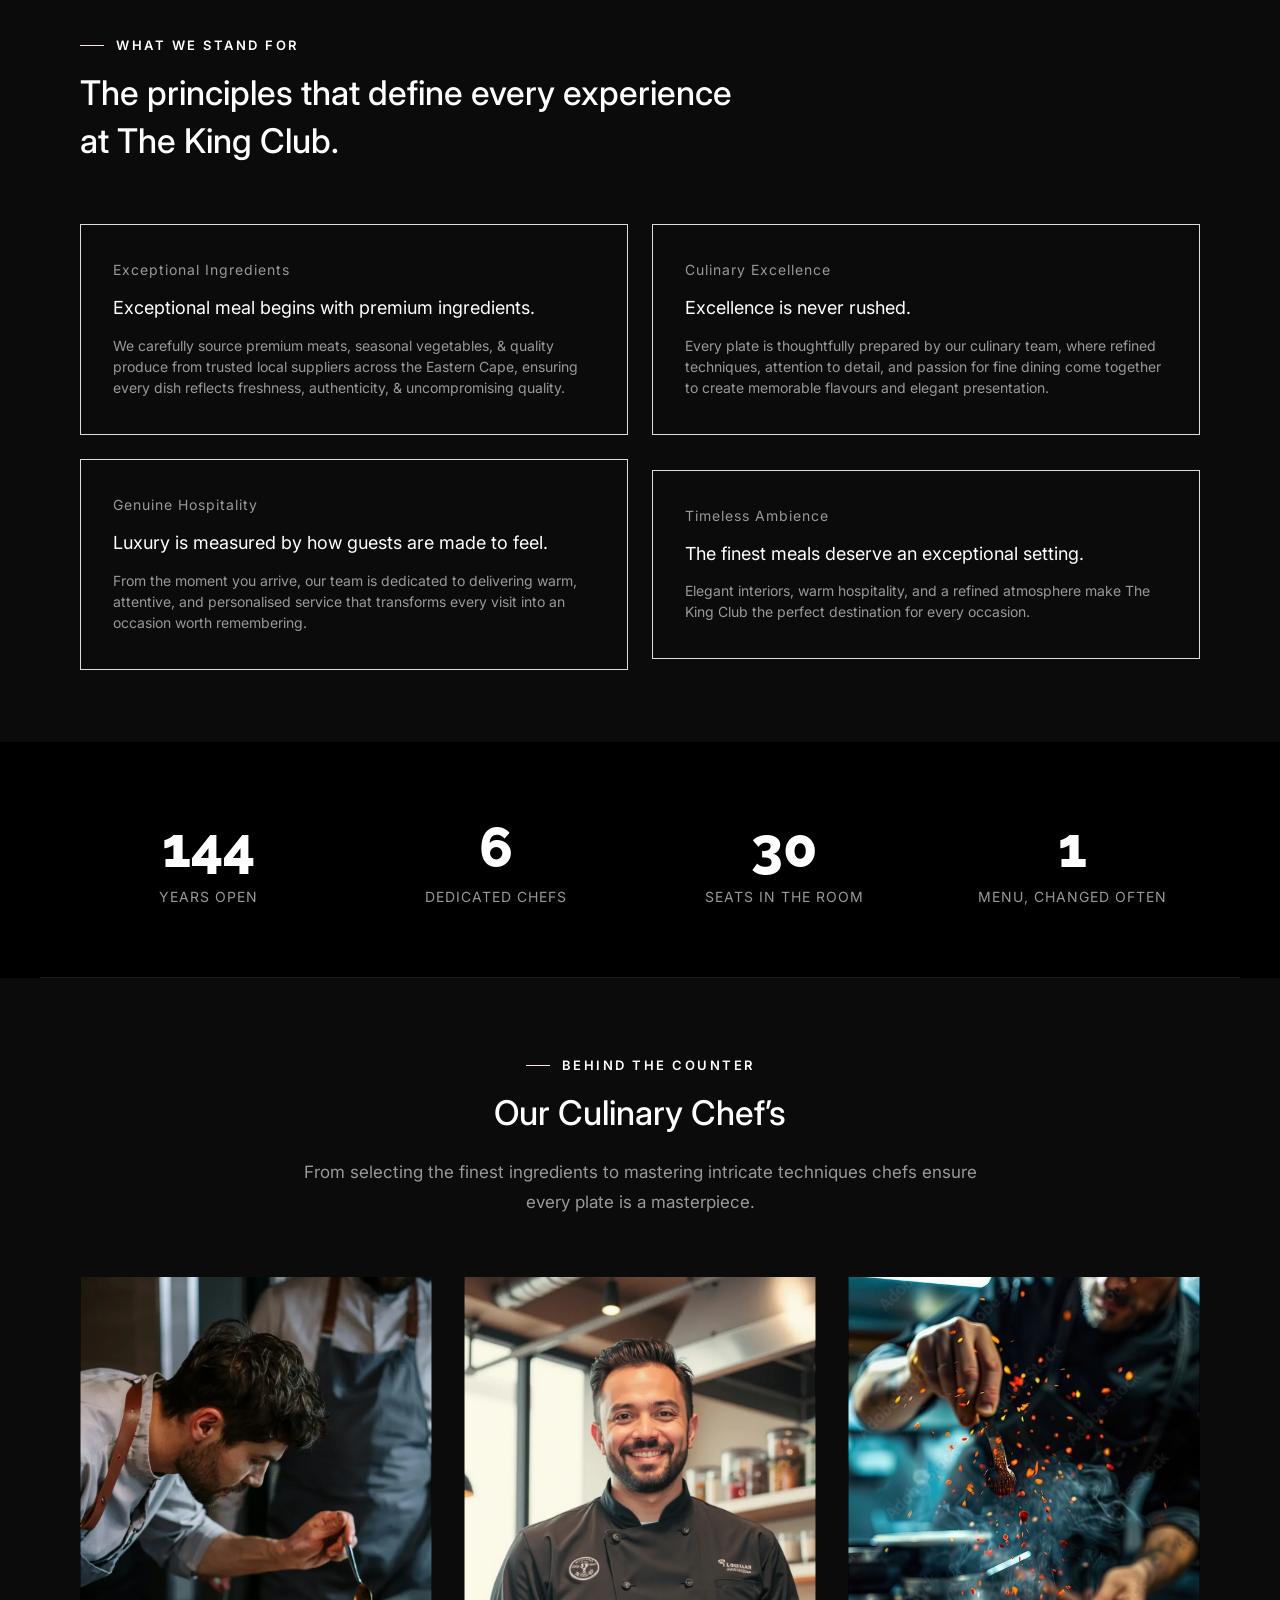
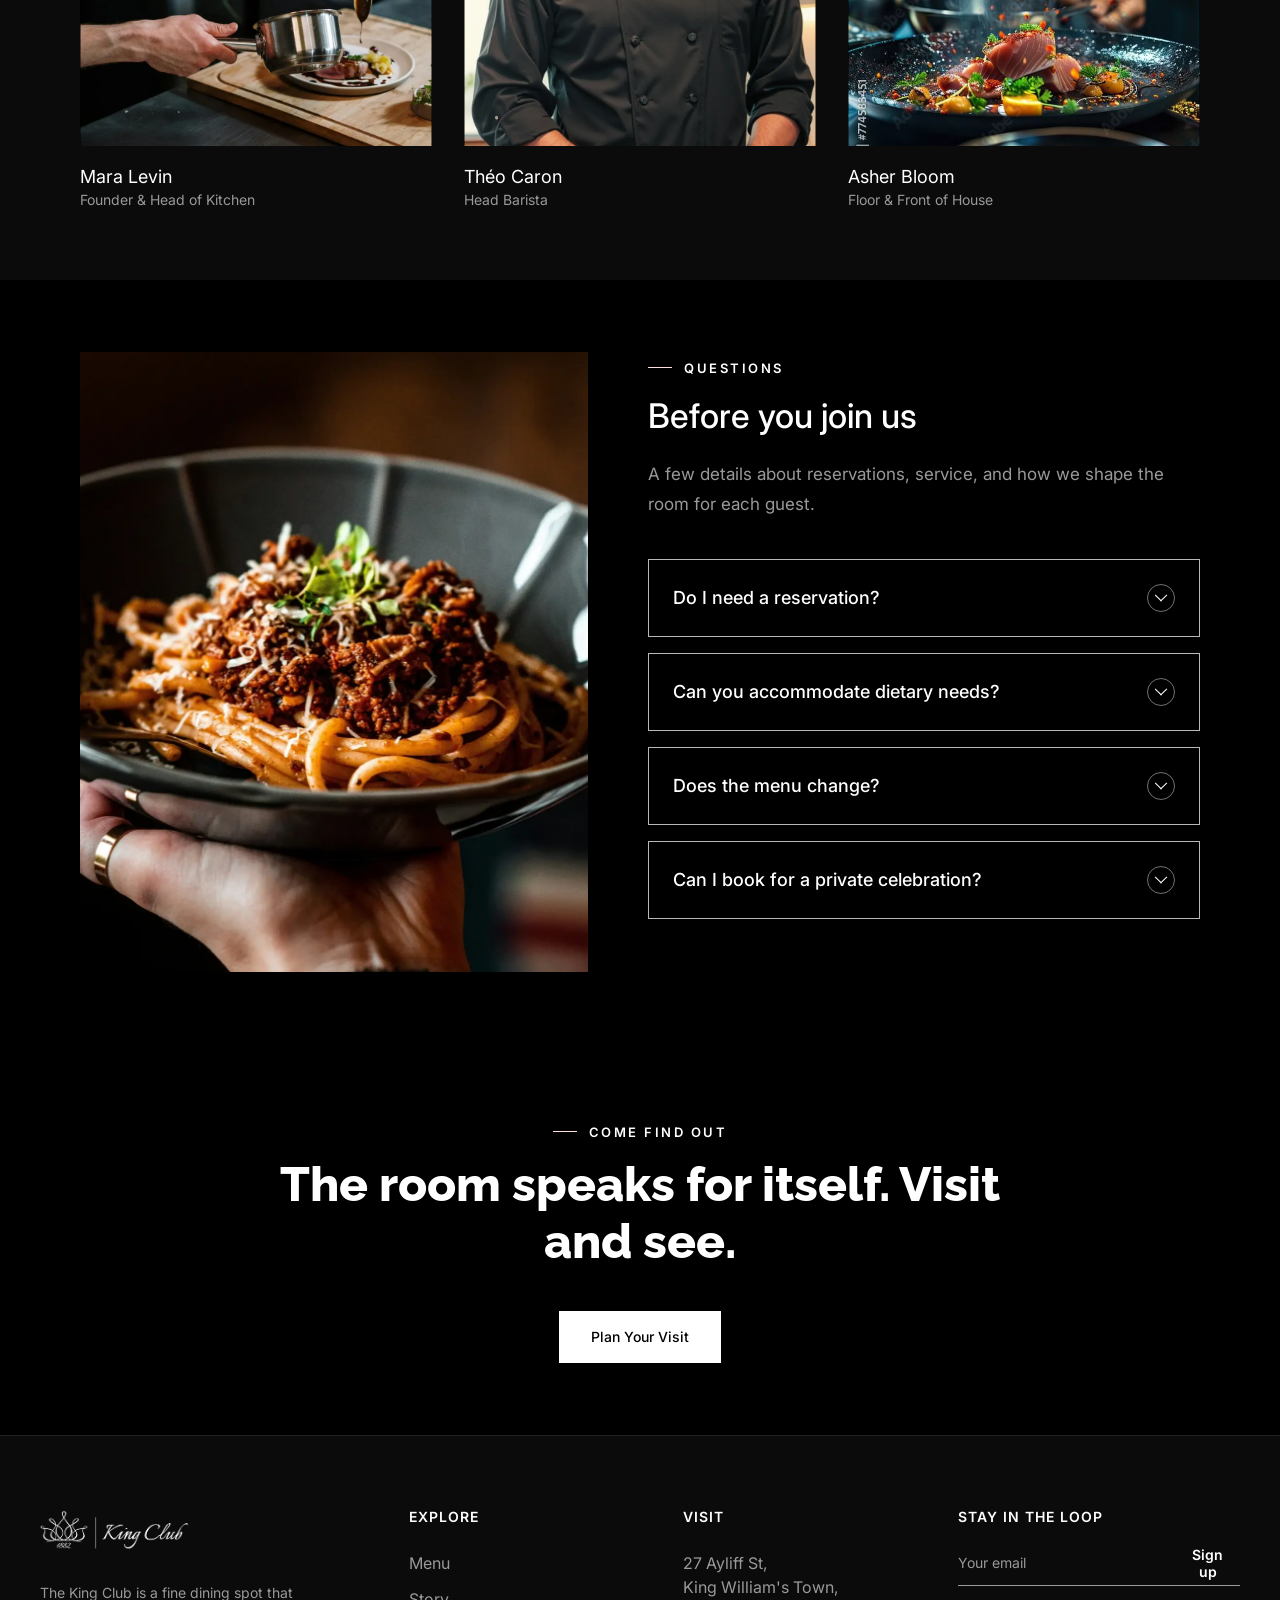
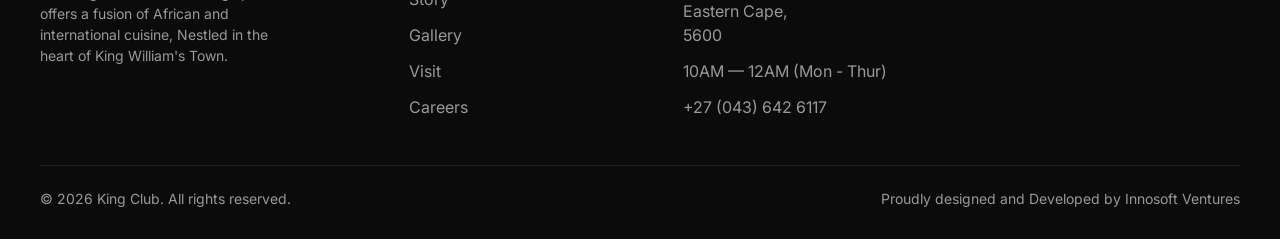
==== commit c409fd5a: "Update footer credits to reflect new design and development team" ====
--- a/HTML/about.html
+++ b/HTML/about.html
@@ -260,7 +260,7 @@
   </div>
   <div class="footer-bottom">
     <span>© 2026 King Club. All rights reserved.</span>
-    <span>Proudly designed and Developed by Ababalwe Jali</span>
+    <span>Proudly designed and Developed by Innosoft Ventures</span>
   </div>
 </footer>
 
--- a/CSS/style.css
+++ b/CSS/style.css
@@ -672,6 +672,30 @@
   align-items: center;
 }
 .hero--page .hero__content { padding-top: 180px; padding-bottom: var(--sp-11); }
+.hero--menu-image {
+  width: 100vw;
+  max-width: 100vw;
+  min-height: clamp(780px, 112vh, 1040px);
+  min-height: clamp(780px, 112svh, 1040px);
+  margin-left: calc(50% - 50vw);
+  margin-right: calc(50% - 50vw);
+  align-items: center;
+  isolation: isolate;
+}
+.hero--menu-image .hero__bg img {
+  object-position: center center;
+  filter: grayscale(.08) brightness(.5) contrast(1.12);
+}
+.hero--menu-image .hero__content {
+  padding-top: clamp(200px, 24vh, 260px);
+  padding-bottom: clamp(96px, 14vh, 152px);
+}
+.hero--menu-image .hero__scrim {
+  background:
+    radial-gradient(circle at 68% 34%, rgba(255,222,222,.12) 0%, rgba(255,222,222,0) 34%),
+    linear-gradient(90deg, rgba(0,0,0,.82) 0%, rgba(0,0,0,.56) 42%, rgba(0,0,0,.36) 100%),
+    linear-gradient(180deg, rgba(0,0,0,.48) 0%, rgba(0,0,0,.18) 46%, rgba(0,0,0,.92) 100%);
+}
 
 .scroll-cue {
   position: absolute;
@@ -695,6 +719,30 @@
   50% { transform: scaleY(1); transform-origin: top; }
   51% { transform-origin: bottom; }
   100% { transform: scaleY(0); transform-origin: bottom; }
+}
+
+@media (max-width: 768px) {
+  .hero--menu-image {
+    min-height: clamp(720px, 104svh, 880px);
+  }
+
+  .hero--menu-image .hero__content {
+    padding-top: clamp(148px, 22svh, 188px);
+    padding-bottom: clamp(84px, 12svh, 124px);
+  }
+
+  .hero:not(.hero--page) {
+    min-height: max(760px, 100svh);
+  }
+
+  .hero:not(.hero--page) .hero__content {
+    padding-top: 128px;
+    padding-bottom: clamp(148px, 22svh, 190px);
+  }
+
+  .hero:not(.hero--page) .scroll-cue {
+    bottom: max(var(--sp-6), env(safe-area-inset-bottom));
+  }
 }
 
 
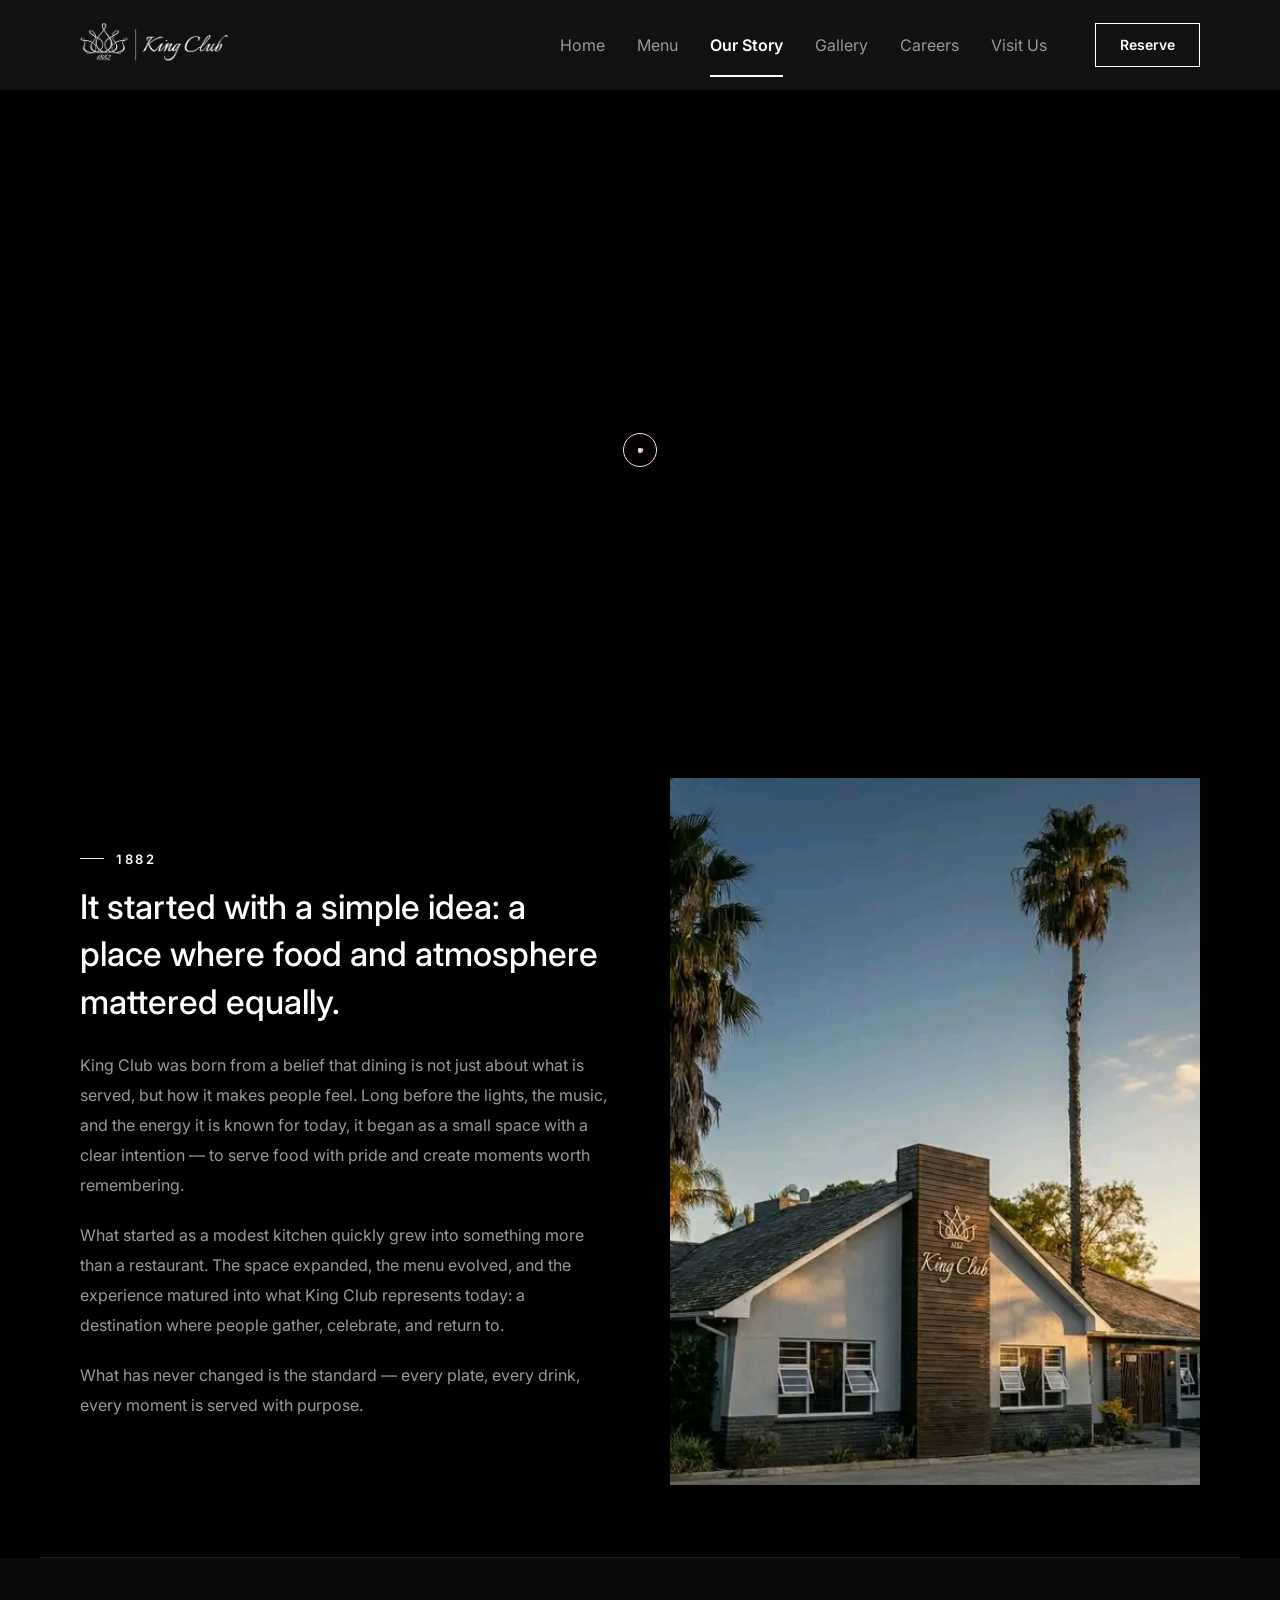
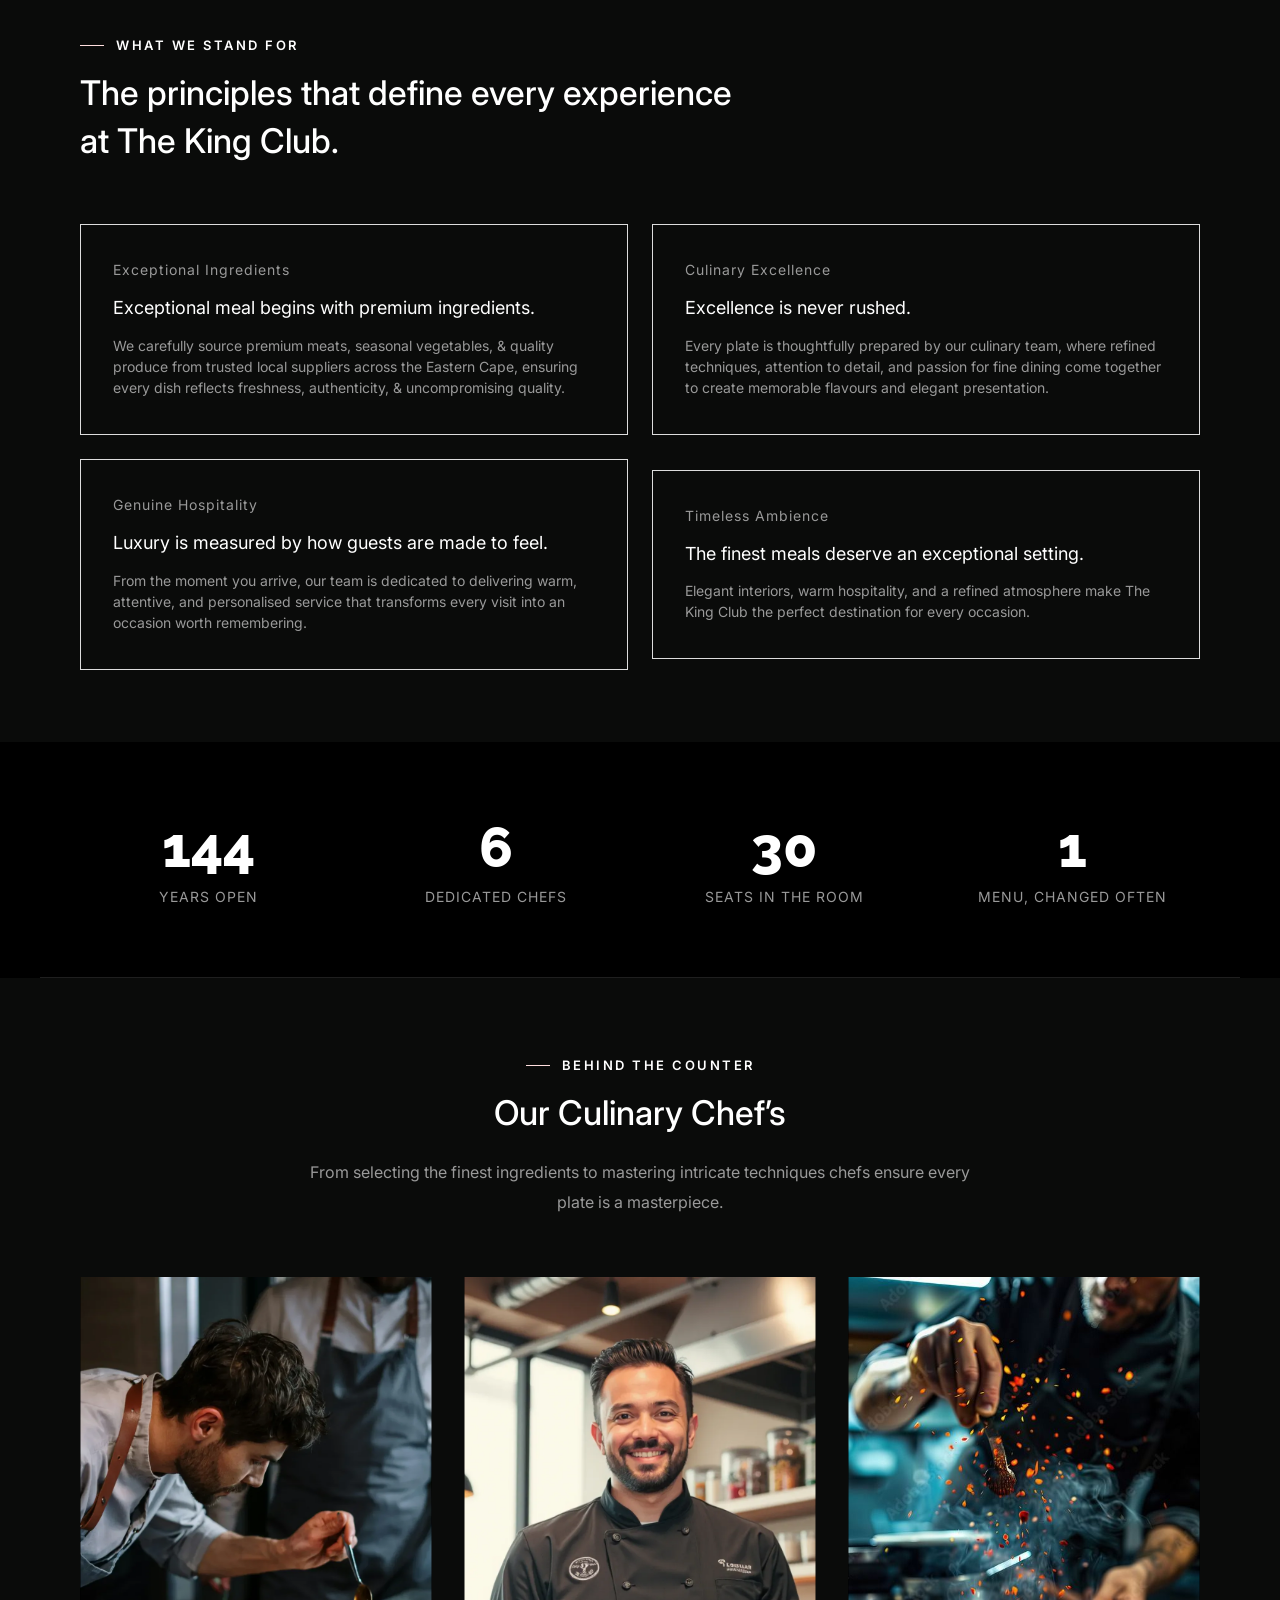
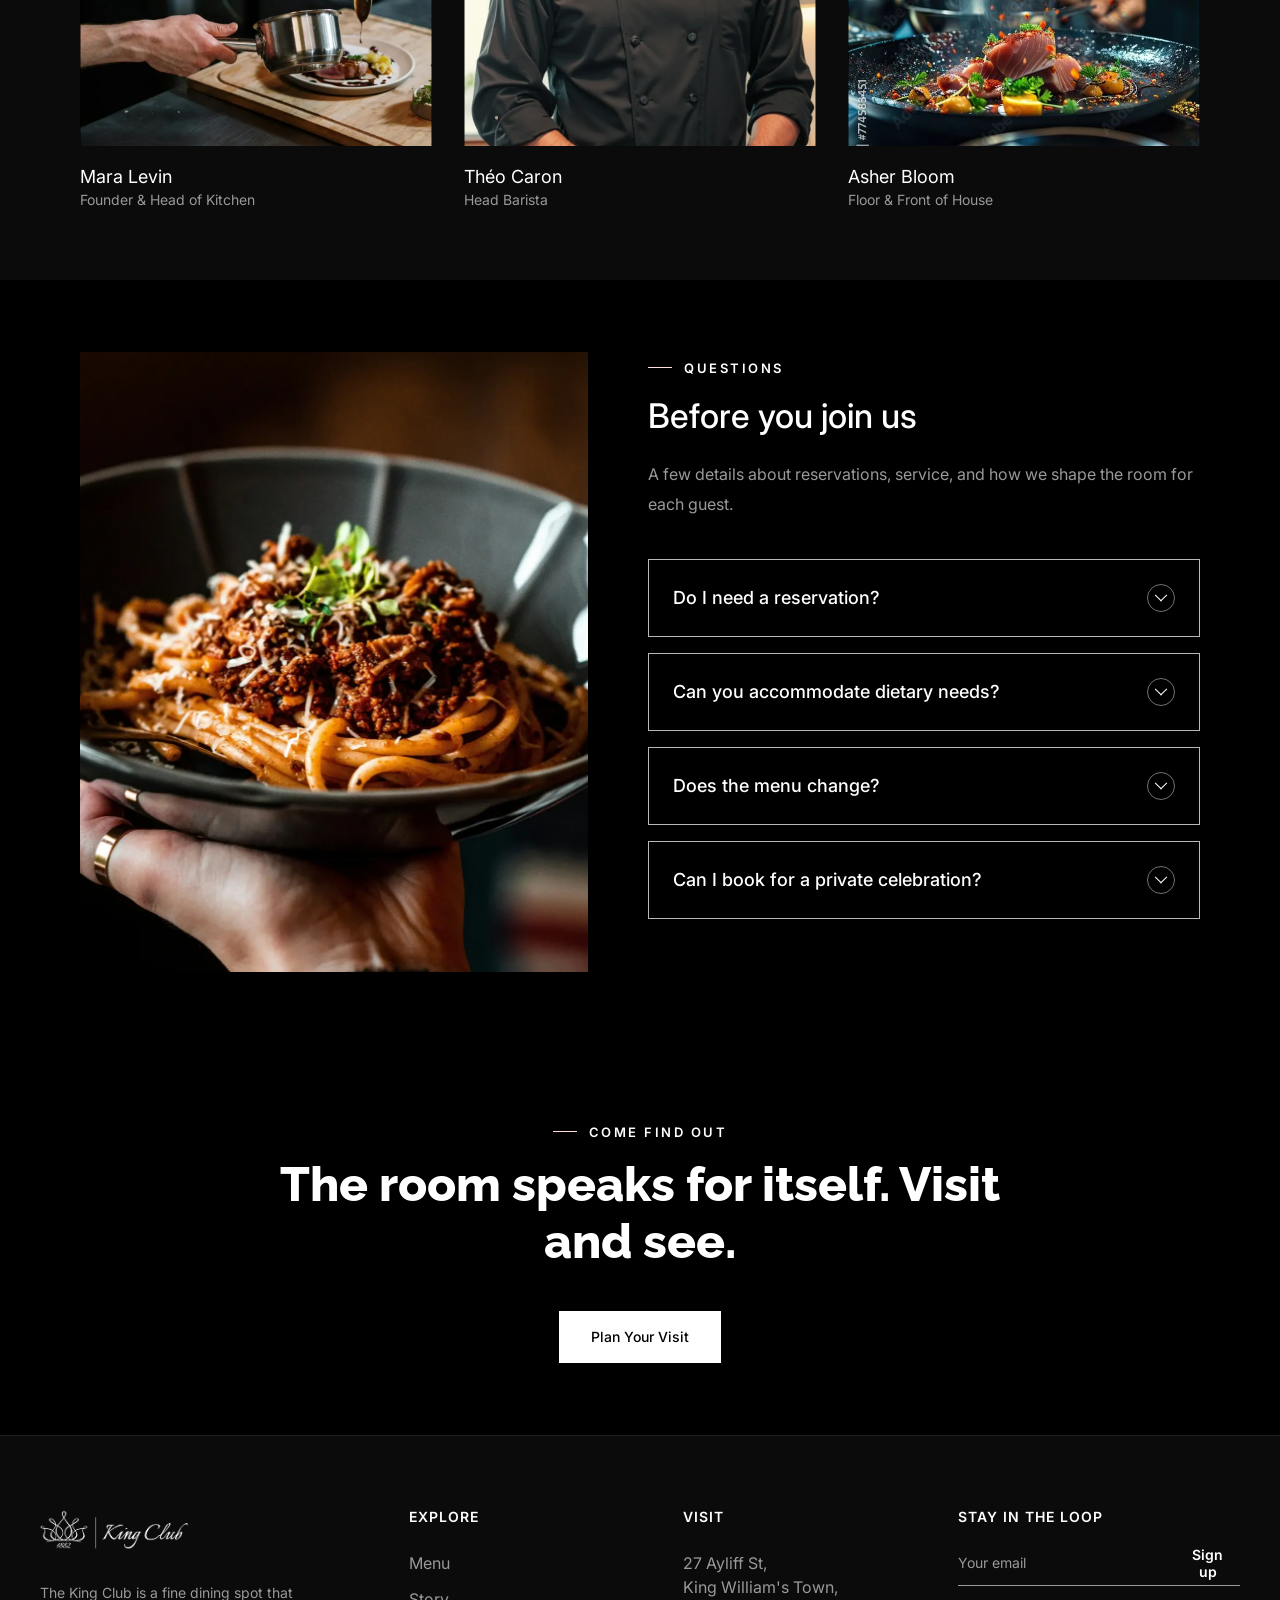
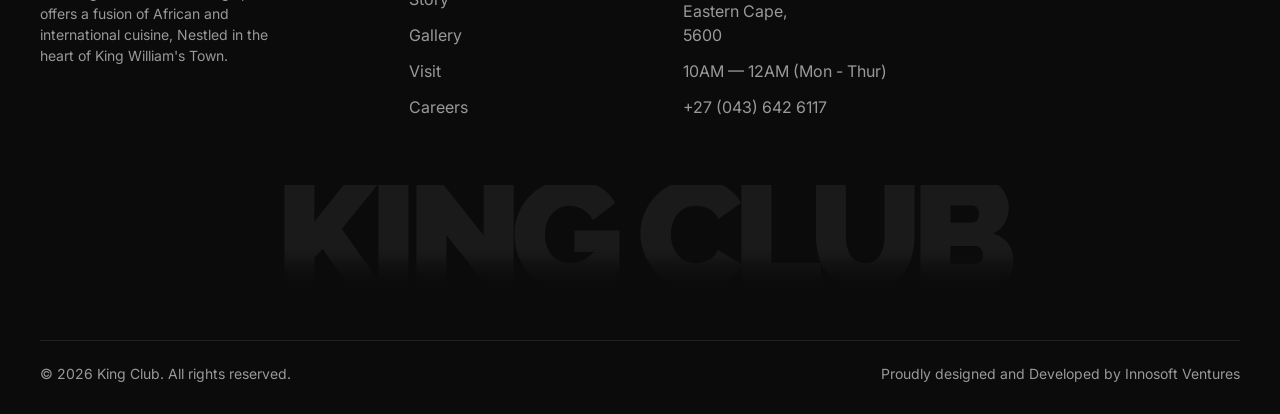
==== commit d2786124: "Add footer brand banner to multiple pages for enhanced branding visibility" ====
--- a/HTML/about.html
+++ b/HTML/about.html
@@ -258,6 +258,9 @@
       </div>
     </div>
   </div>
+  <div class="footer-brand-banner reveal" aria-hidden="true">
+    <span class="footer-brand-banner__wordmark">KING CLUB</span>
+  </div>
   <div class="footer-bottom">
     <span>© 2026 King Club. All rights reserved.</span>
     <span>Proudly designed and Developed by Innosoft Ventures</span>
--- a/CSS/style.css
+++ b/CSS/style.css
@@ -128,7 +128,7 @@
 .body-text {
   font-family: var(--f-body);
   font-weight: 400;
-  font-size: 17px;
+  font-size: 16px;
   line-height: 30px;
   color: var(--c-text-secondary);
 }
@@ -199,12 +199,47 @@
   grid-template-columns: repeat(4, 1fr);
   gap: var(--sp-6);
 }
+
+.philosophy-section__grid {
+  grid-template-columns: minmax(0, .92fr) minmax(360px, 1fr);
+  gap: clamp(var(--sp-8), 7vw, var(--sp-12));
+}
+.philosophy-section__content {
+  max-width: 620px;
+  align-self: center;
+}
+.philosophy-section__content .body-text {
+  margin-top: var(--sp-6);
+  max-width: 560px;
+}
+.philosophy-section__actions {
+  margin-top: var(--sp-9);
+}
+.philosophy-section__media {
+  width: min(100%, 520px);
+  justify-self: end;
+}
 @media (max-width: 1199px) {
   .grid-3 { grid-template-columns: repeat(2, 1fr); }
   .grid-4 { grid-template-columns: repeat(2, 1fr); }
+  .philosophy-section__grid {
+    grid-template-columns: minmax(0, 1fr) minmax(320px, .92fr);
+    gap: var(--sp-9);
+  }
 }
 @media (max-width: 767px) {
   .grid-2, .grid-3, .grid-4 { grid-template-columns: 1fr; gap: var(--sp-7); }
+  .philosophy-section__content,
+  .philosophy-section__media {
+    max-width: none;
+    width: 100%;
+  }
+  .philosophy-section__media {
+    justify-self: stretch;
+  }
+  .philosophy-section__actions {
+    margin-top: var(--sp-7);
+  }
 }
 
 .divider {
@@ -424,13 +459,13 @@
   position: fixed;
   top: 0; left: 0; right: 0;
   z-index: 500;
-  background: rgba(0,0,0,0.8);
+  background: rgba(29, 29, 31, 0.6);
   backdrop-filter: blur(10px);
   -webkit-backdrop-filter: blur(10px);
   transition: background-color var(--t-fast), box-shadow var(--t-fast);
 }
 .site-header.is-scrolled {
-  background: rgba(0,0,0,0.94);
+  background: rgba(29, 29, 31, 0.6);
   box-shadow: 0 1px 0 rgba(255,255,255,0.06);
 }
 .site-header__inner {
@@ -536,13 +571,65 @@
   display: grid;
   grid-template-columns: 1.4fr 1fr 1fr 1.2fr;
   gap: var(--sp-9);
-  padding-bottom: var(--sp-9);
+  padding-bottom: 60px;
 }
 .footer-grid > * {
   min-width: 0;
 }
 @media (max-width: 1199px) { .footer-grid { grid-template-columns: 1fr 1fr; } }
 @media (max-width: 767px) { .footer-grid { grid-template-columns: 1fr; } }
+
+.footer-brand-banner {
+  position: relative;
+  width: calc(100% + (var(--section-pad-x) * 2));
+  height: 115px;
+  margin: 0 calc(var(--section-pad-x) * -1);
+  overflow: hidden;
+  isolation: isolate;
+  display: flex;
+  align-items: flex-start;
+  justify-content: center;
+  background: var(--c-bg-darkest);
+  pointer-events: none;
+}
+
+.footer-brand-banner.reveal {
+  transform: translateY(10px);
+  transition: opacity .8s ease-out, transform .8s ease-out;
+}
+
+.footer-brand-banner.reveal.in-view {
+  transform: translateY(0);
+}
+
+.footer-brand-banner__wordmark {
+  display: block;
+  width: 100%;
+  padding: 0 var(--section-pad-x);
+  color: rgba(96, 96, 96, 0.18);
+  font-family: var(--f-display);
+  font-size: clamp(4rem, 12vw, 12rem);
+  font-weight: 900;
+  line-height: .72;
+  letter-spacing: -.075em;
+  text-align: center;
+  text-transform: uppercase;
+  white-space: nowrap;
+  transform: translateY(-.035em);
+  mask-image: linear-gradient(to bottom, #000 0%, #000 62%, rgba(0,0,0,.72) 74%, transparent 100%);
+  -webkit-mask-image: linear-gradient(to bottom, #000 0%, #000 62%, rgba(0,0,0,.72) 74%, transparent 100%);
+}
+
+.footer-brand-banner::after {
+  content: '';
+  position: absolute;
+  inset: auto 0 0;
+  z-index: 1;
+  height: 38%;
+  background:
+    linear-gradient(180deg, rgba(10,11,10,0) 0%, rgba(10,11,10,.68) 50%, var(--c-bg-darkest) 100%);
+  pointer-events: none;
+}
 
 .footer-col__title {
   font-family: var(--f-body);
@@ -570,6 +657,7 @@
   justify-content: space-between;
   align-items: center;
   flex-wrap: wrap;
+  margin-top: var(--sp-9);
   gap: var(--sp-3) var(--sp-6);
   padding-top: var(--sp-6);
   border-top: 1px solid var(--c-bg-secondary);
@@ -933,6 +1021,12 @@
   align-items: stretch;
 }
 
+.faq-section--contact .faq-section__grid {
+  grid-template-columns: minmax(0, 1.1fr) minmax(340px, .9fr);
+  gap: clamp(var(--sp-8), 6vw, var(--sp-12));
+  align-items: center;
+}
+
 .faq-section__media,
 .faq-section__content {
   opacity: 0;
@@ -944,14 +1038,29 @@
   transform: translateX(-56px);
 }
 
+.faq-section--contact .faq-section__media {
+  transform: translateX(56px);
+}
+
 .faq-section__content {
   transform: translateY(48px);
+}
+
+.faq-section--contact .faq-section__content {
+  align-self: center;
+  max-width: 680px;
 }
 
 .faq-section__media .img-reveal {
   width: 100%;
   height: 100%;
   min-height: 620px;
+}
+
+.faq-section--contact .faq-section__media .img-reveal {
+  min-height: 580px;
+  border-radius: 28px;
+  box-shadow: 0 32px 90px rgba(0,0,0,.42);
 }
 
 .faq-section__media .img-reveal img {
@@ -1076,8 +1185,14 @@
     grid-template-columns: minmax(320px, .9fr) minmax(0, 1fr);
     gap: var(--sp-9);
   }
+  .faq-section--contact .faq-section__grid {
+    grid-template-columns: minmax(0, 1.08fr) minmax(300px, .92fr);
+  }
   .faq-section__media .img-reveal {
     min-height: 560px;
+  }
+  .faq-section--contact .faq-section__media .img-reveal {
+    min-height: 520px;
   }
 }
 
@@ -1086,13 +1201,23 @@
     grid-template-columns: 1fr;
     gap: var(--sp-7);
   }
+  .faq-section--contact .faq-section__grid {
+    grid-template-columns: 1fr;
+  }
   .faq-section__media,
   .faq-section__content {
     transform: translateY(48px);
   }
+  .faq-section--contact .faq-section__content {
+    max-width: none;
+  }
   .faq-section__media .img-reveal {
     min-height: auto;
     aspect-ratio: 3 / 4;
+  }
+  .faq-section--contact .faq-section__media .img-reveal {
+    min-height: auto;
+    border-radius: 22px;
   }
   .faq-item__button {
     padding: var(--sp-5);
@@ -1517,7 +1642,7 @@
   position: fixed;
   top: 0; left: 0;
   width: 34px; height: 34px;
-  border: 1px solid #fff;
+  border: 1px solid #FFDEDE;
   border-radius: 50%;
   pointer-events: none;
   z-index: 9000;
@@ -1529,7 +1654,7 @@
   position: fixed;
   top: 0; left: 0;
   width: 5px; height: 5px;
-  background: #fff;
+  background: #FFDEDE;
   border-radius: 50%;
   pointer-events: none;
   z-index: 9001;
@@ -1807,11 +1932,11 @@
 .feature-row__num { font-family: var(--f-body); color: var(--c-accent); font-size: 14px; padding-top: 6px; }
 
 .menu-category { padding: var(--sp-11) 0; }
-.menu-category__head { display: flex; justify-content: space-between; align-items: baseline; margin-bottom: var(--sp-9); gap: var(--sp-5); }
+.menu-category__head { background-color: #ffffff0d; border:1px solid #fff3; padding: 6px 18px; display: flex; justify-content: space-between; align-items: baseline; margin-bottom: var(--sp-9); gap: var(--sp-5); }
 .menu-item { display: grid; grid-template-columns: 1fr auto; gap: var(--sp-5); padding: var(--sp-6) 0; border-bottom: 1px solid var(--c-bg-secondary); }
-.menu-item__name { color: #fff; font-size: 20px; font-weight: 500; margin-bottom: var(--sp-2); }
+.menu-item__name { color: #fff; font-size: 16px; font-weight: 500; margin-bottom: var(--sp-2); }
 .menu-item__desc { color: var(--c-text-secondary); font-size: 15px; line-height: 22px; max-width: 460px; }
-.menu-item__price { color: #fff; font-family: var(--f-display); font-weight: 700; font-size: 18px; white-space: nowrap; align-self: start; }
+.menu-item__price { color: #fff; font-family: var(--f-display); font-weight: 400; font-size: 15px; white-space: nowrap; align-self: start; }
 .menu-item__tag { display: inline-block; margin-left: var(--sp-3); font-size: 11px; letter-spacing: 1px; color: var(--c-text-secondary); border: 1px solid var(--c-bg-secondary); padding: 2px 6px; vertical-align: middle; text-transform: uppercase; }
 
 .quote-block { max-width: 760px; margin: 0 auto; text-align: center; }
@@ -2007,7 +2132,7 @@
   position: relative;
   z-index: 1;
   color: #FFFFFF;
-  font-size: 20px;
+  font-size: 16px;
   line-height: 32px;
   font-weight: 400;
 }
